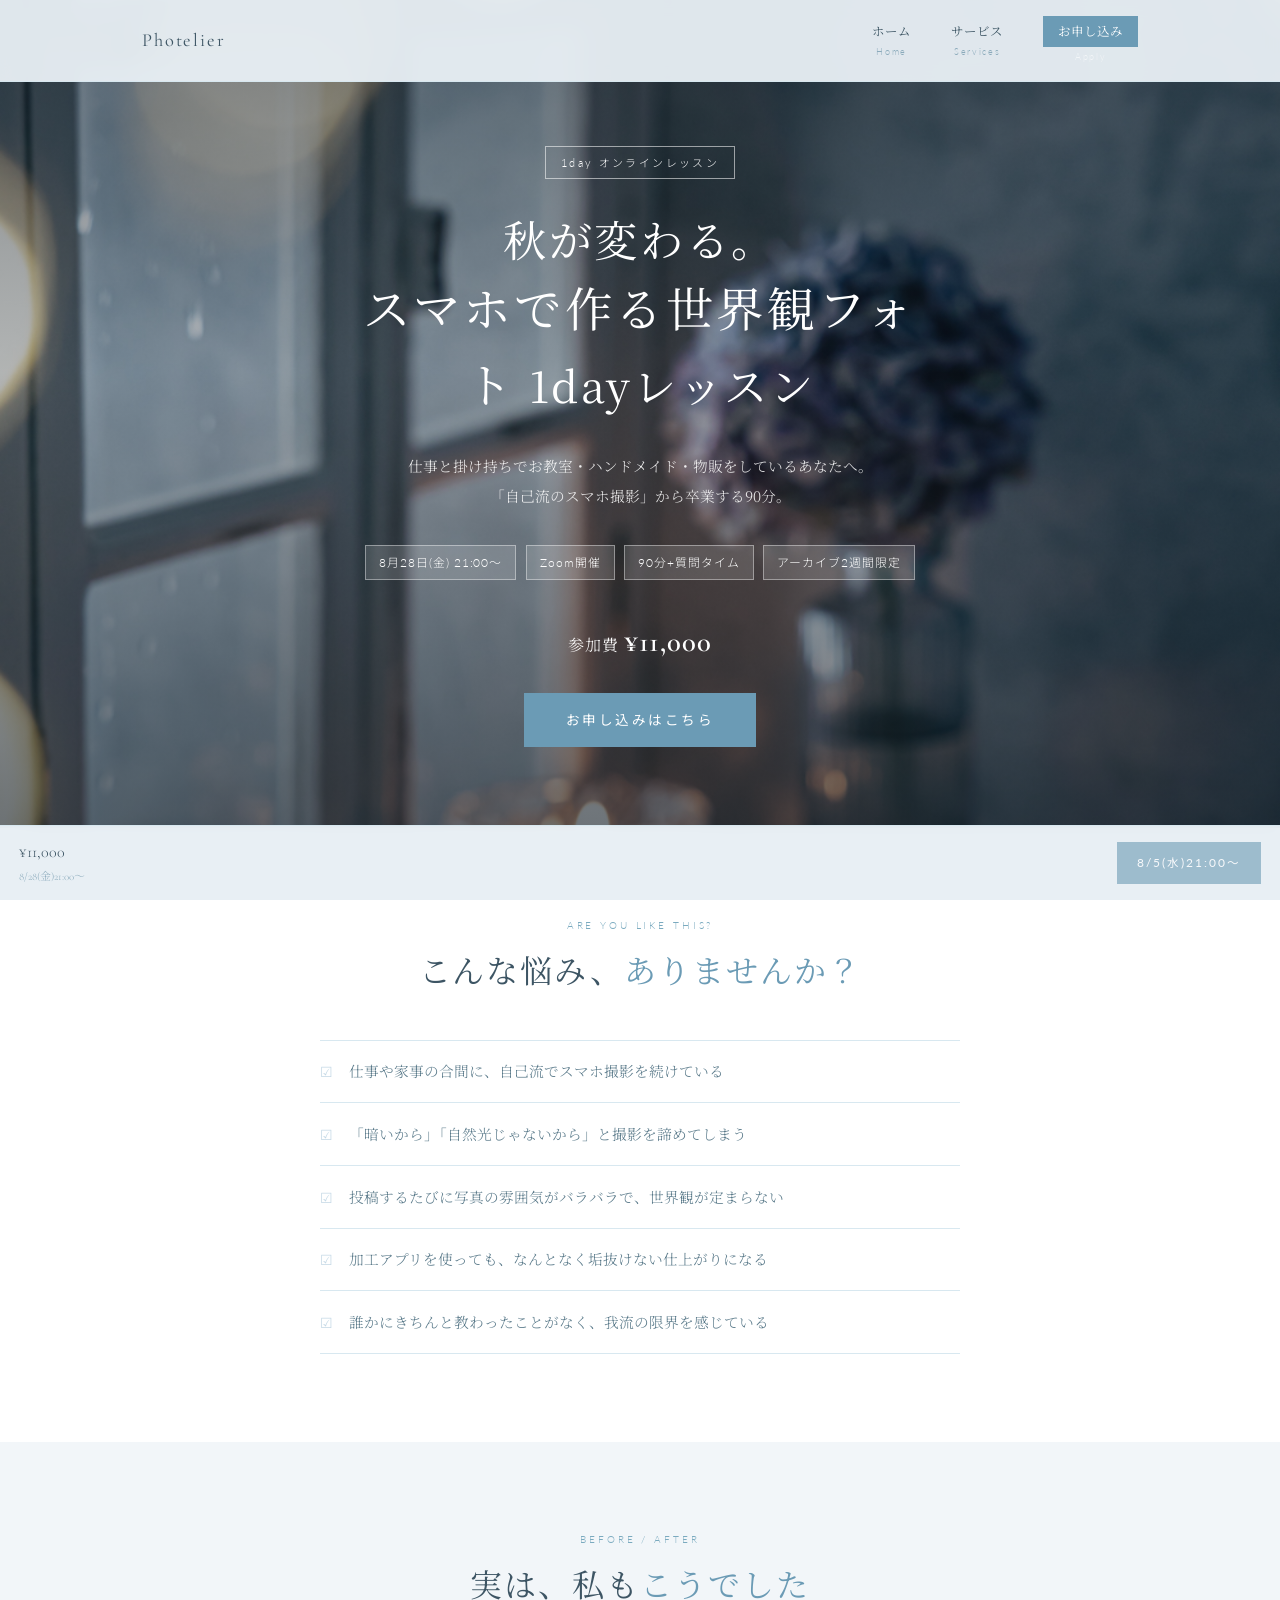
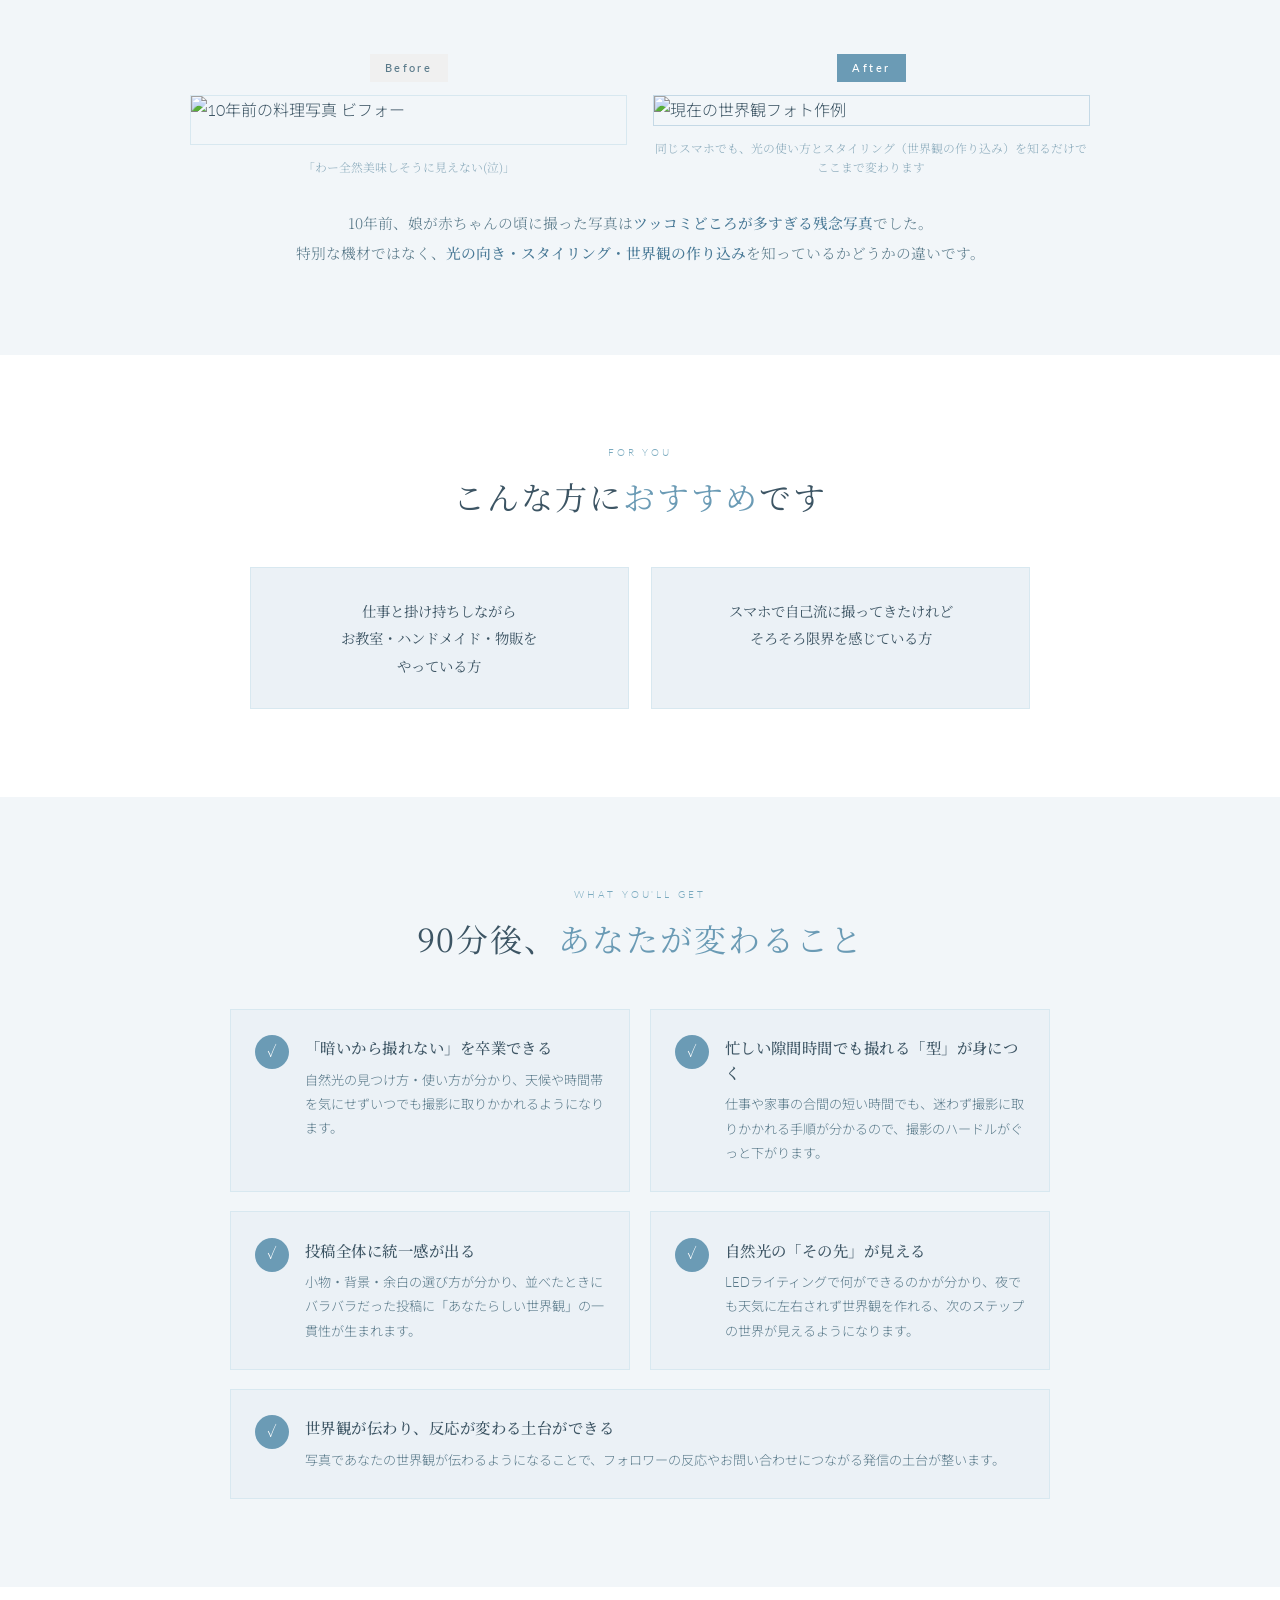
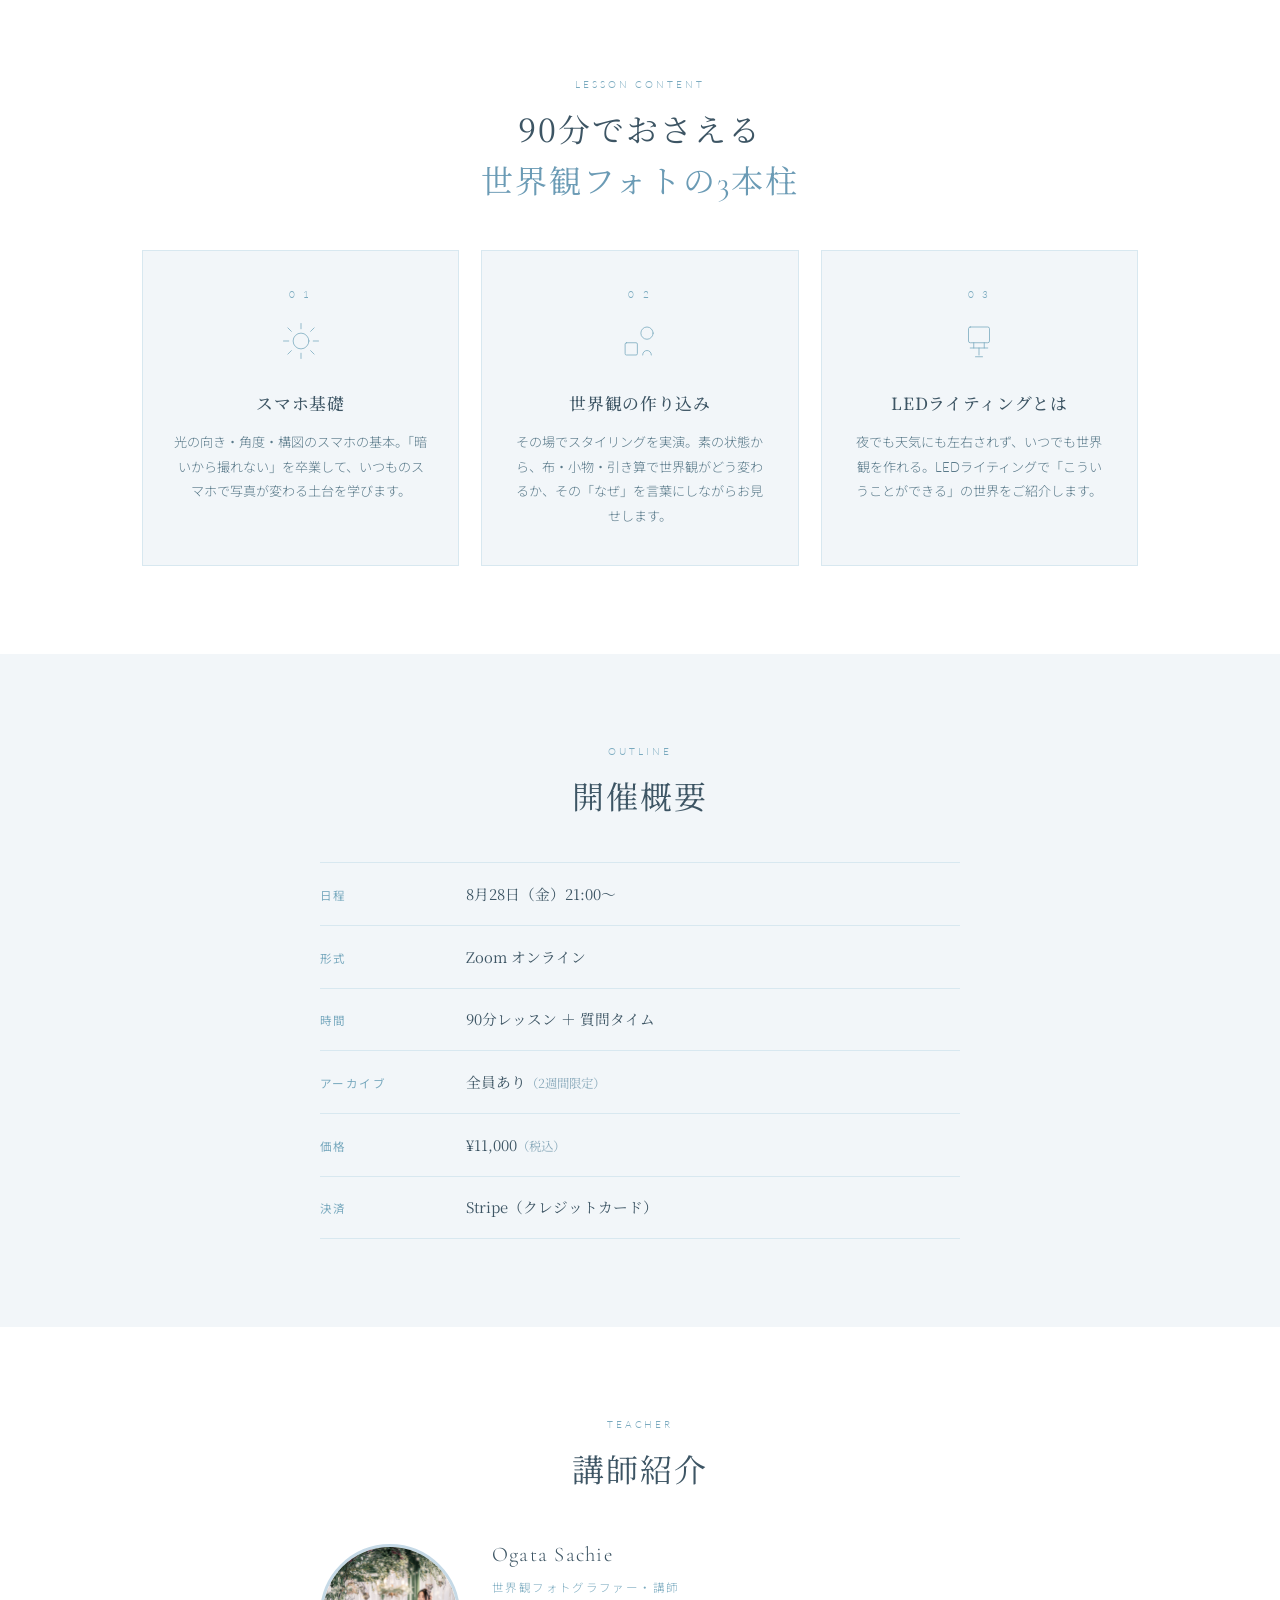
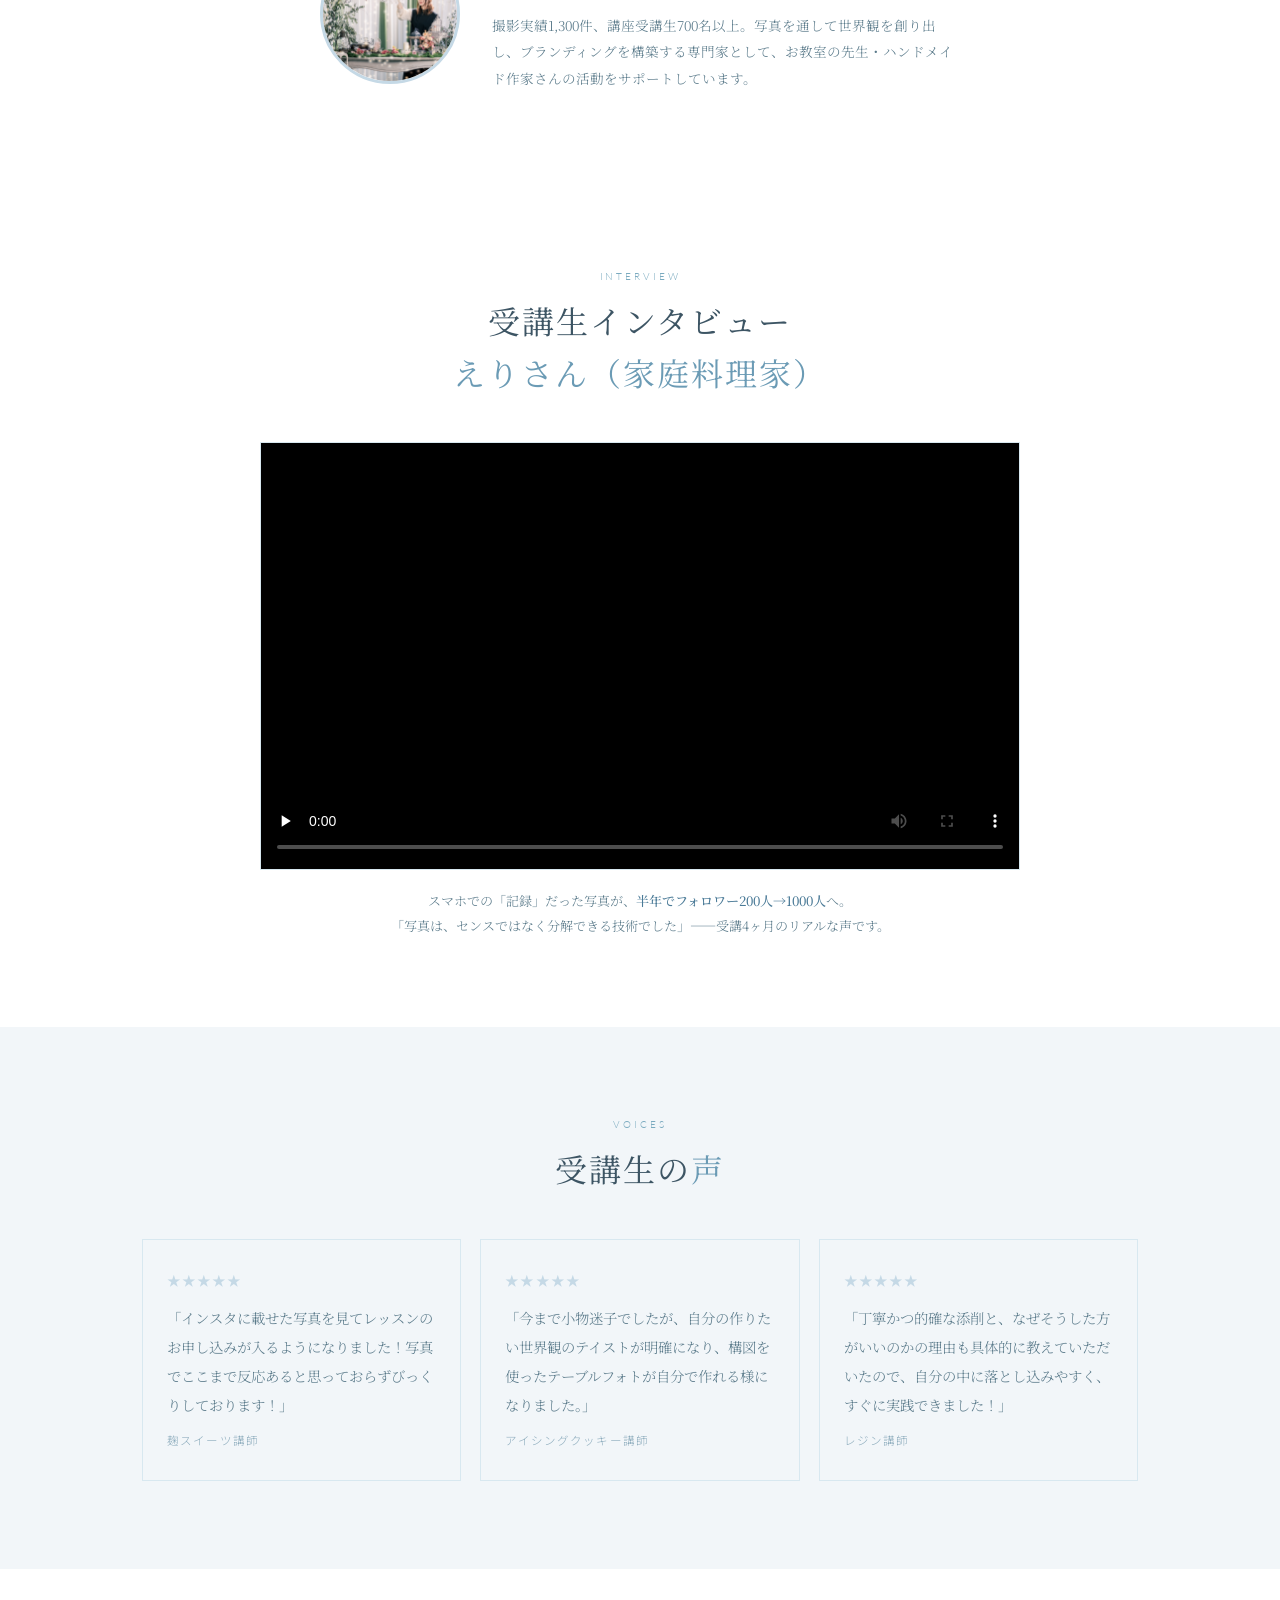
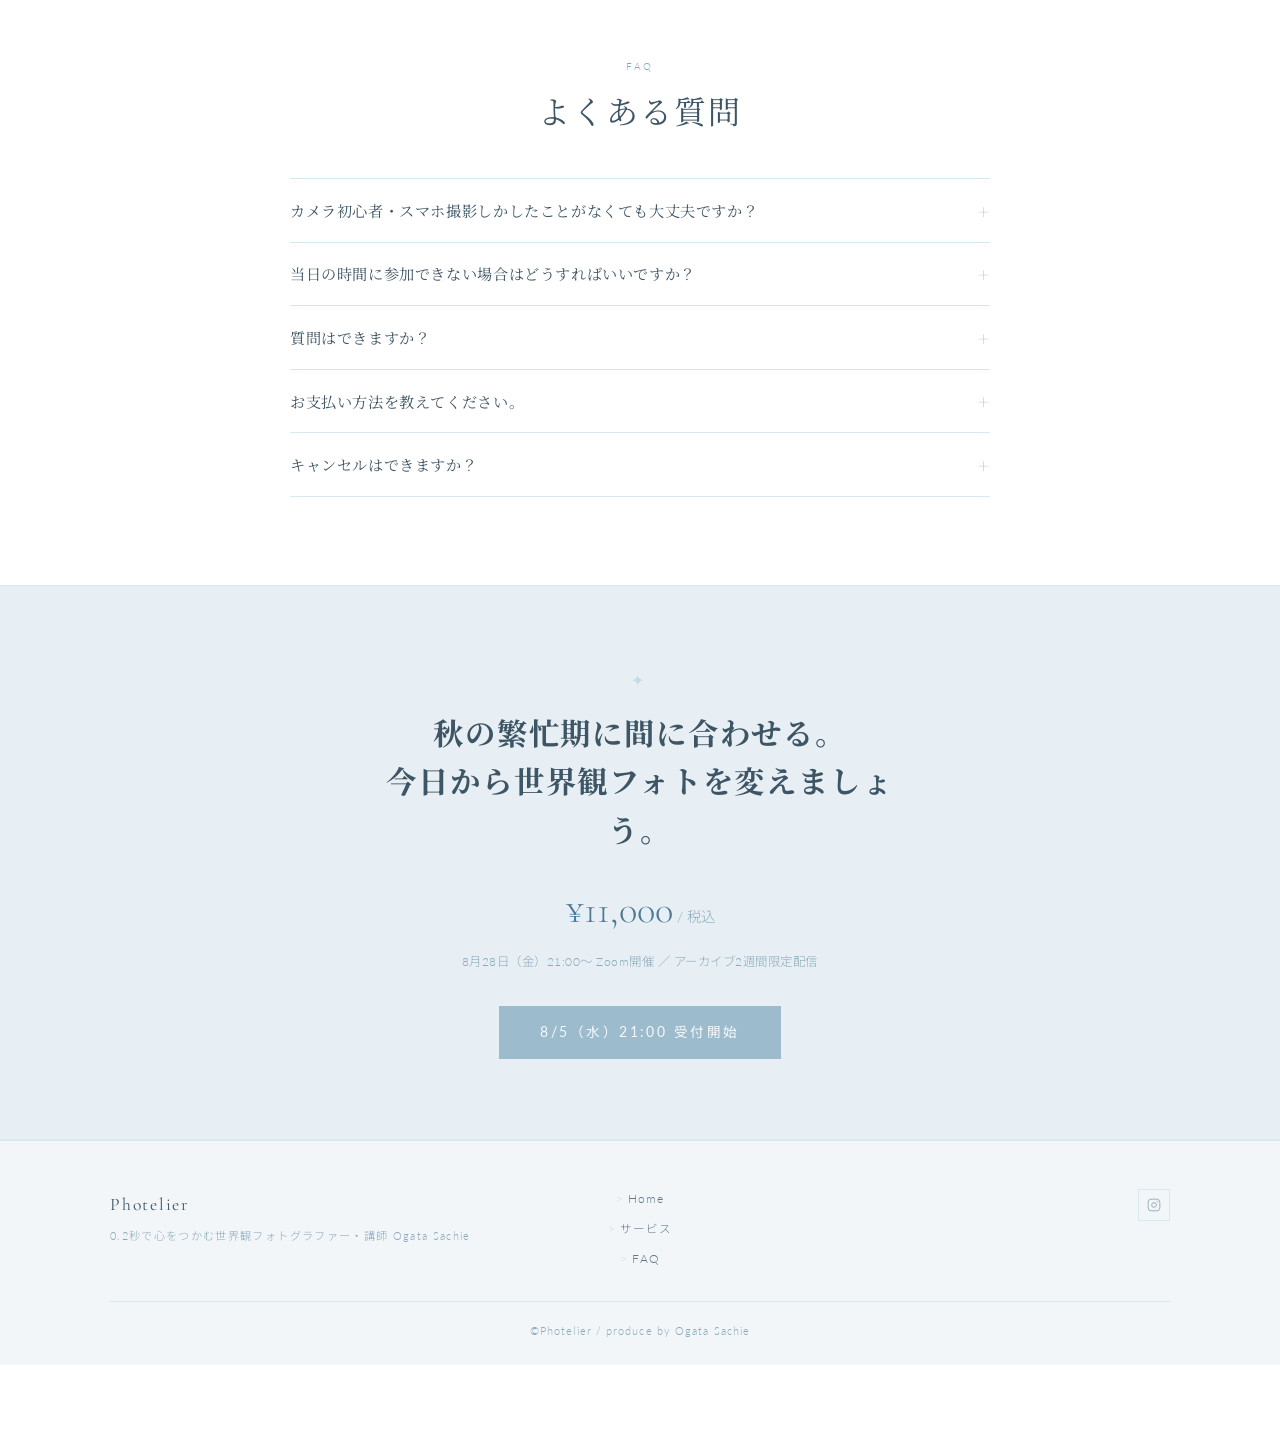
==== 1day-lesson.html @ 32bc2b3d "Add 1day lesson LP and thanks page 8/28 1dayレッスン(¥11,000)の申込LP + Stripe決済後のサンクスページ(Zoom入室URL付き)を追加。 " ====
<!DOCTYPE html>
<html lang="ja">
<head>
  <meta charset="UTF-8" />
  <meta name="viewport" content="width=device-width, initial-scale=1.0" />
  <title>【8/28開催】スマホで作る世界観フォト 1dayレッスン | Photelier</title>
  <meta name="description" content="仕事と掛け持ちでお教室・ハンドメイド・物販をしている方向け。スマホひとつで世界観フォトが撮れるようになる90分の1dayレッスン。8月28日(金)21:00〜Zoom開催、アーカイブ2週間視聴可。" />
  <link rel="preconnect" href="https://fonts.googleapis.com" />
  <link rel="preconnect" href="https://fonts.gstatic.com" crossorigin />
  <link href="https://fonts.googleapis.com/css2?family=Cormorant+Garamond:ital,wght@0,300;0,400;0,600;1,300;1,400&family=Lato:wght@300;400&family=Noto+Serif+JP:wght@300;400;500&family=Noto+Sans+JP:wght@300;400&display=swap" rel="stylesheet" />
  <link rel="stylesheet" href="style.css" />
  <style>
    /*
      TODO (公開前に必ず対応):
      1. このLPはLINE登録済みの方への案内用。申込CTA (href="#stripe-link-todo",
         .lesson-cta__btn / .lesson-fixed-cta__btn の2箇所) を、Stripe Payment Link
         の実URLに差し替える。ヒーローCTA（href="#outline"）はページ内スクロールなので対象外。
      2. タイトルは A案で仮置き。B案に変える場合は .ll-hero__title の中身を差し替え
         A「秋が変わる。スマホで作る世界観フォト 1dayレッスン」
         B「秋の繁忙期に間に合わせる スマホ写真集中レッスン」
    */

    /* ── LP hero ── */
    .ll-hero {
      min-height: 92vh;
      position: relative;
      display: flex;
      align-items: center;
      justify-content: center;
      padding-top: 65px;
      background: url('images/221A7736.jpg') center 30% / cover no-repeat;
      text-align: center;
    }
    .ll-hero__overlay {
      position: absolute;
      inset: 0;
      background: linear-gradient(180deg, rgba(20,30,38,.55) 0%, rgba(20,30,38,.32) 45%, rgba(20,30,38,.62) 100%);
    }
    .ll-hero__content {
      position: relative;
      z-index: 1;
      max-width: 640px;
      padding: 3rem 1.5rem;
    }
    .ll-hero__badge {
      display: inline-block;
      font-size: .68rem;
      letter-spacing: .22em;
      color: #fff;
      border: 1px solid rgba(255,255,255,.55);
      padding: .5em 1.4em;
      margin-bottom: 1.6rem;
    }
    .ll-hero__title {
      font-family: var(--font-jp);
      font-size: clamp(1.7rem, 4.4vw, 2.7rem);
      font-weight: 400;
      color: #fff;
      line-height: 1.6;
      letter-spacing: .06em;
      margin-bottom: 1.6rem;
    }
    .ll-hero__title em {
      font-style: normal;
      font-family: var(--font-serif);
      color: #fff;
      font-size: 1.1em;
    }
    .ll-hero__sub {
      font-family: var(--font-jp);
      font-size: .92rem;
      color: rgba(255,255,255,.88);
      line-height: 2;
      margin-bottom: 2.2rem;
      font-weight: 300;
    }
    .ll-hero__meta {
      display: flex;
      justify-content: center;
      flex-wrap: wrap;
      gap: .6rem;
      margin-bottom: 2.2rem;
    }
    .ll-hero__meta span {
      font-size: .74rem;
      letter-spacing: .08em;
      color: #fff;
      background: rgba(255,255,255,.14);
      border: 1px solid rgba(255,255,255,.4);
      padding: .5em 1.1em;
    }
    .ll-hero__price {
      font-family: var(--font-serif);
      font-size: 1rem;
      color: #fff;
      letter-spacing: .06em;
      margin-bottom: 1.6rem;
    }
    .ll-hero__price strong { font-size: 1.8rem; font-weight: 600; }

    /* ── Section shared ── */
    .ll-section { padding: 5.5rem 0; background: var(--bg); }
    .ll-section--alt { background: var(--bg-alt); }
    .ll-eyebrow {
      font-family: var(--font-sans);
      font-size: .64rem;
      letter-spacing: .28em;
      color: var(--blue-mid);
      text-transform: uppercase;
      display: block;
      text-align: center;
      margin-bottom: .6rem;
    }
    .ll-title {
      font-family: var(--font-jp);
      font-size: clamp(1.4rem, 3vw, 2rem);
      font-weight: 400;
      color: var(--text);
      text-align: center;
      letter-spacing: .06em;
      line-height: 1.6;
      margin-bottom: 2.6rem;
    }
    .ll-title em { font-style: normal; font-family: var(--font-serif); color: var(--blue); }

    /* ── 悩みリスト ── */
    .ll-pains {
      max-width: 640px;
      margin: 0 auto;
      display: flex;
      flex-direction: column;
      gap: 0;
    }
    .ll-pain {
      display: flex;
      align-items: baseline;
      gap: 1rem;
      padding: 1.1rem 0;
      border-bottom: 1px solid var(--border);
      font-family: var(--font-jp);
      font-size: .92rem;
      color: var(--text-mid);
      font-weight: 300;
      line-height: 1.8;
    }
    .ll-pain:first-child { border-top: 1px solid var(--border); }
    .ll-pain::before {
      content: '☑';
      color: var(--blue-pale);
      font-size: .9rem;
      flex-shrink: 0;
    }

    /* ── ビフォーアフター ── */
    .ll-ba {
      max-width: 900px;
      margin: 0 auto;
    }
    .ll-ba__grid {
      display: grid;
      grid-template-columns: 1fr 1fr;
      gap: 1.6rem;
      align-items: stretch;
    }
    .ll-ba__col {
      display: flex;
      flex-direction: column;
      gap: .8rem;
    }
    .ll-ba__label {
      display: inline-block;
      align-self: center;
      font-family: var(--font-sans);
      font-size: .68rem;
      font-weight: 500;
      letter-spacing: .22em;
      padding: .4em 1.4em;
    }
    .ll-ba__label--before { background: #f0f0f0; color: var(--text-mid); }
    .ll-ba__label--after { background: var(--blue); color: #fff; }
    .ll-ba__img-wrap {
      border: 1px solid var(--border);
      overflow: hidden;
      aspect-ratio: 4/3;
    }
    .ll-ba__img-wrap img { width: 100%; height: 100%; object-fit: cover; display: block; }
    .ll-ba__img-wrap--after { border-color: var(--blue-pale); aspect-ratio: auto; height: 100%; }
    .ll-ba__img-wrap--fill { aspect-ratio: auto; height: 100%; }
    .ll-ba__caption {
      font-family: var(--font-jp);
      font-size: .74rem;
      color: var(--text-light);
      text-align: center;
      line-height: 1.6;
      font-weight: 300;
    }
    .ll-ba__note {
      text-align: center;
      font-family: var(--font-jp);
      font-size: .92rem;
      color: var(--text-mid);
      line-height: 2;
      margin-top: 2rem;
      font-weight: 300;
    }
    .ll-ba__note strong { color: var(--blue-dark); font-weight: 500; }

    @media (max-width: 720px) {
      .ll-ba__grid { grid-template-columns: 1fr; }
    }

    /* ── 対象者カード ── */
    .ll-persona-grid {
      display: grid;
      grid-template-columns: repeat(2, 1fr);
      gap: 1.4rem;
      max-width: 780px;
      margin: 0 auto;
    }
    .ll-persona {
      background: var(--bg-card);
      border: 1px solid var(--border);
      padding: 1.8rem 1.6rem;
      text-align: center;
    }
    .ll-persona__text {
      font-family: var(--font-jp);
      font-size: .9rem;
      color: var(--text);
      line-height: 1.9;
      font-weight: 400;
    }

    /* ── ベネフィット ── */
    .ll-benefits {
      max-width: 820px;
      margin: 0 auto;
      display: grid;
      grid-template-columns: 1fr 1fr;
      gap: 1.2rem;
    }
    .ll-benefit {
      display: flex;
      gap: 1rem;
      background: var(--bg-card);
      border: 1px solid var(--border);
      padding: 1.6rem 1.5rem;
    }
    .ll-benefit:last-child { grid-column: 1 / -1; }
    .ll-benefit__icon {
      flex-shrink: 0;
      width: 34px; height: 34px;
      border-radius: 50%;
      background: var(--blue);
      color: #fff;
      display: flex;
      align-items: center;
      justify-content: center;
      font-family: var(--font-serif);
      font-size: .95rem;
    }
    .ll-benefit__title {
      font-family: var(--font-jp);
      font-size: .96rem;
      font-weight: 500;
      color: var(--text);
      margin-bottom: .5rem;
      letter-spacing: .03em;
      line-height: 1.6;
    }
    .ll-benefit__body {
      font-size: .82rem;
      color: var(--text-mid);
      line-height: 1.85;
      font-weight: 300;
    }

    /* ── レッスン内容 3本柱 ── */
    .ll-pillars {
      display: grid;
      grid-template-columns: repeat(3, 1fr);
      gap: 1.4rem;
    }
    .ll-pillar {
      background: var(--bg-alt);
      border: 1px solid var(--border);
      padding: 2.2rem 1.8rem;
      text-align: center;
    }
    .ll-pillar__num {
      font-family: var(--font-sans);
      font-size: .62rem;
      letter-spacing: .28em;
      color: var(--blue-mid);
      display: block;
      margin-bottom: 1rem;
    }
    .ll-pillar__icon {
      width: 42px; height: 42px;
      margin: 0 auto 1.1rem;
      color: var(--blue-mid);
    }
    .ll-pillar__title {
      font-family: var(--font-jp);
      font-size: 1.05rem;
      font-weight: 500;
      color: var(--text);
      margin-bottom: .7rem;
      letter-spacing: .04em;
    }
    .ll-pillar__body {
      font-size: .82rem;
      color: var(--text-mid);
      line-height: 1.9;
      font-weight: 300;
    }

    /* ── 開催概要テーブル ── */
    .ll-outline {
      max-width: 640px;
      margin: 0 auto;
      border-top: 1px solid var(--border);
    }
    .ll-outline__row {
      display: grid;
      grid-template-columns: 130px 1fr;
      gap: 1rem;
      padding: 1.1rem 0;
      border-bottom: 1px solid var(--border);
      align-items: baseline;
    }
    .ll-outline__label {
      font-size: .72rem;
      letter-spacing: .12em;
      color: var(--blue-mid);
      font-weight: 400;
    }
    .ll-outline__value {
      font-family: var(--font-jp);
      font-size: .92rem;
      color: var(--text);
      font-weight: 400;
      line-height: 1.8;
    }
    .ll-outline__value small { color: var(--text-light); font-size: .78rem; }

    /* ── 講師紹介 ── */
    .ll-teacher {
      max-width: 640px;
      margin: 0 auto;
      display: grid;
      grid-template-columns: 140px 1fr;
      gap: 2rem;
      align-items: center;
    }
    .ll-teacher__photo {
      width: 140px; height: 140px;
      border-radius: 50%;
      overflow: hidden;
      border: 3px solid var(--blue-pale);
    }
    .ll-teacher__photo img { width: 100%; height: 100%; object-fit: cover; object-position: center top; }
    .ll-teacher__name {
      font-family: var(--font-serif);
      font-size: 1.3rem;
      color: var(--text);
      margin-bottom: .3rem;
      letter-spacing: .06em;
    }
    .ll-teacher__role {
      font-size: .72rem;
      letter-spacing: .12em;
      color: var(--blue-mid);
      margin-bottom: .8rem;
    }
    .ll-teacher__body {
      font-family: var(--font-jp);
      font-size: .85rem;
      color: var(--text-mid);
      line-height: 1.95;
      font-weight: 300;
    }

    /* ── インタビュー動画（横長） ── */
    .ll-interview {
      max-width: 760px;
      margin: 0 auto;
    }
    .ll-interview__frame {
      position: relative;
      aspect-ratio: 16 / 9;
      border: 1px solid var(--border);
      background: #000;
      overflow: hidden;
    }
    .ll-interview__frame video {
      width: 100%;
      height: 100%;
      object-fit: cover;
      display: block;
    }
    .ll-interview__caption {
      text-align: center;
      font-family: var(--font-jp);
      font-size: .82rem;
      color: var(--text-mid);
      line-height: 1.9;
      margin-top: 1.2rem;
      font-weight: 300;
    }
    .ll-interview__caption strong { color: var(--blue-dark); font-weight: 500; }

    /* ── CTA ボックス ── */
    .ll-cta {
      background: var(--bg-hero);
      border-top: 1px solid var(--border);
      border-bottom: 1px solid var(--border);
      padding: 5rem 0;
      text-align: center;
    }
    .ll-cta__inner { max-width: 560px; margin: 0 auto; }
    .ll-cta__deco { font-size: 1rem; color: var(--blue-pale); display: block; margin-bottom: .8rem; letter-spacing: .3em; }
    .ll-cta__title {
      font-family: var(--font-jp);
      font-size: clamp(1.4rem, 3vw, 1.9rem);
      color: var(--text);
      letter-spacing: .06em;
      margin-bottom: 1.4rem;
      line-height: 1.6;
    }
    .ll-cta__price {
      font-family: var(--font-serif);
      font-size: 2.4rem;
      color: var(--blue-dark);
      margin-bottom: .4rem;
    }
    .ll-cta__price small { font-family: var(--font-sans); font-size: .9rem; color: var(--text-light); }
    .ll-cta__note {
      font-size: .78rem;
      color: var(--text-light);
      margin-bottom: 2rem;
      letter-spacing: .04em;
    }
    .lesson-cta__btn { font-size: .85rem; padding: 1em 3em; }

    /* ── 固定フッターCTA（スマホ想定） ── */
    .lesson-fixed-cta {
      position: sticky;
      bottom: 0;
      left: 0; right: 0;
      background: rgba(232,239,244,.97);
      backdrop-filter: blur(8px);
      border-top: 1px solid var(--border);
      padding: .8rem 1.2rem;
      display: flex;
      align-items: center;
      justify-content: space-between;
      gap: 1rem;
      z-index: 900;
    }
    .lesson-fixed-cta__price {
      font-family: var(--font-serif);
      font-size: 1rem;
      color: var(--text);
    }
    .lesson-fixed-cta__price small { font-size: .68rem; color: var(--text-light); display: block; }
    .lesson-fixed-cta__btn { font-size: .72rem; padding: .8em 1.6em; white-space: nowrap; }

    @media (max-width: 720px) {
      .ll-benefits { grid-template-columns: 1fr; }
      .ll-benefit:last-child { grid-column: auto; }
      .ll-persona-grid { grid-template-columns: 1fr; }
      .ll-pillars { grid-template-columns: 1fr; }
      .ll-teacher { grid-template-columns: 1fr; text-align: center; }
      .ll-teacher__photo { margin: 0 auto; }
      .ll-outline__row { grid-template-columns: 100px 1fr; }
    }
  </style>
</head>
<body>

  <!-- Navigation -->
  <nav class="nav" id="nav">
    <div class="nav__inner">
      <a href="index.html" class="nav__logo">Photelier</a>
      <button class="nav__hamburger" id="hamburger" aria-label="メニューを開く">
        <span></span><span></span><span></span>
      </button>
      <ul class="nav__menu" id="menu">
        <li><a href="index.html"><span class="ja">ホーム</span><span class="en">Home</span></a></li>
        <li><a href="index.html#services"><span class="ja">サービス</span><span class="en">Services</span></a></li>
        <li><a href="#outline" class="nav__cta"><span class="ja">お申し込み</span><span class="en">Apply</span></a></li>
      </ul>
    </div>
  </nav>

  <!-- Hero -->
  <section class="ll-hero">
    <div class="ll-hero__overlay"></div>
    <div class="ll-hero__content">
      <span class="ll-hero__badge">1day オンラインレッスン</span>
      <h1 class="ll-hero__title">
        秋が変わる。<br /><em>スマホで作る世界観フォト</em> 1dayレッスン
      </h1>
      <p class="ll-hero__sub">
        仕事と掛け持ちでお教室・ハンドメイド・物販をしているあなたへ。<br />
        「自己流のスマホ撮影」から卒業する90分。
      </p>
      <div class="ll-hero__meta">
        <span>8月28日(金) 21:00〜</span>
        <span>Zoom開催</span>
        <span>90分+質問タイム</span>
        <span>アーカイブ2週間限定</span>
      </div>
      <p class="ll-hero__price">参加費 <strong>¥11,000</strong></p>
      <a href="#outline" class="btn btn--primary lesson-cta__btn">お申し込みはこちら</a>
    </div>
  </section>

  <!-- 悩み -->
  <section class="ll-section">
    <div class="container">
      <p class="ll-eyebrow">Are you like this?</p>
      <h2 class="ll-title">こんな悩み、<em>ありませんか？</em></h2>
      <div class="ll-pains">
        <div class="ll-pain">仕事や家事の合間に、自己流でスマホ撮影を続けている</div>
        <div class="ll-pain">「暗いから」「自然光じゃないから」と撮影を諦めてしまう</div>
        <div class="ll-pain">投稿するたびに写真の雰囲気がバラバラで、世界観が定まらない</div>
        <div class="ll-pain">加工アプリを使っても、なんとなく垢抜けない仕上がりになる</div>
        <div class="ll-pain">誰かにきちんと教わったことがなく、我流の限界を感じている</div>
      </div>
    </div>
  </section>

  <!-- ビフォーアフター -->
  <section class="ll-section ll-section--alt">
    <div class="container">
      <p class="ll-eyebrow">Before / After</p>
      <h2 class="ll-title">実は、私も<em>こうでした</em></h2>
      <div class="ll-ba">
        <div class="ll-ba__grid">
          <div class="ll-ba__col">
            <span class="ll-ba__label ll-ba__label--before">Before</span>
            <div class="ll-ba__img-wrap ll-ba__img-wrap--fill">
              <img src="https://image.reservestock.jp/pictures/43511_ODk2YmQ2MTY4MmM0M.jpg" alt="10年前の料理写真 ビフォー" loading="lazy" />
            </div>
            <p class="ll-ba__caption">「わー全然美味しそうに見えない(泣)」</p>
          </div>
          <div class="ll-ba__col">
            <span class="ll-ba__label ll-ba__label--after">After</span>
            <div class="ll-ba__img-wrap ll-ba__img-wrap--after">
              <img src="https://image.reservestock.jp/pictures/43511_NGZjZTFlNWUwOTZjZ.jpg" alt="現在の世界観フォト作例" loading="lazy" />
            </div>
            <p class="ll-ba__caption">同じスマホでも、光の使い方とスタイリング（世界観の作り込み）を知るだけでここまで変わります</p>
          </div>
        </div>
        <p class="ll-ba__note">
          10年前、娘が赤ちゃんの頃に撮った写真は<strong>ツッコミどころが多すぎる残念写真</strong>でした。<br />
          特別な機材ではなく、<strong>光の向き・スタイリング・世界観の作り込み</strong>を知っているかどうかの違いです。
        </p>
      </div>
    </div>
  </section>

  <!-- 対象者 -->
  <section class="ll-section">
    <div class="container">
      <p class="ll-eyebrow">For You</p>
      <h2 class="ll-title">こんな方に<em>おすすめ</em>です</h2>
      <div class="ll-persona-grid">
        <div class="ll-persona">
          <p class="ll-persona__text">仕事と掛け持ちしながら<br />お教室・ハンドメイド・物販を<br />やっている方</p>
        </div>
        <div class="ll-persona">
          <p class="ll-persona__text">スマホで自己流に撮ってきたけれど<br />そろそろ限界を感じている方</p>
        </div>
      </div>
    </div>
  </section>

  <!-- ベネフィット -->
  <section class="ll-section ll-section--alt">
    <div class="container">
      <p class="ll-eyebrow">What You'll Get</p>
      <h2 class="ll-title">90分後、<em>あなたが変わること</em></h2>
      <div class="ll-benefits">
        <div class="ll-benefit">
          <span class="ll-benefit__icon">✓</span>
          <div>
            <p class="ll-benefit__title">「暗いから撮れない」を卒業できる</p>
            <p class="ll-benefit__body">自然光の見つけ方・使い方が分かり、天候や時間帯を気にせずいつでも撮影に取りかかれるようになります。</p>
          </div>
        </div>
        <div class="ll-benefit">
          <span class="ll-benefit__icon">✓</span>
          <div>
            <p class="ll-benefit__title">忙しい隙間時間でも撮れる「型」が身につく</p>
            <p class="ll-benefit__body">仕事や家事の合間の短い時間でも、迷わず撮影に取りかかれる手順が分かるので、撮影のハードルがぐっと下がります。</p>
          </div>
        </div>
        <div class="ll-benefit">
          <span class="ll-benefit__icon">✓</span>
          <div>
            <p class="ll-benefit__title">投稿全体に統一感が出る</p>
            <p class="ll-benefit__body">小物・背景・余白の選び方が分かり、並べたときにバラバラだった投稿に「あなたらしい世界観」の一貫性が生まれます。</p>
          </div>
        </div>
        <div class="ll-benefit">
          <span class="ll-benefit__icon">✓</span>
          <div>
            <p class="ll-benefit__title">自然光の「その先」が見える</p>
            <p class="ll-benefit__body">LEDライティングで何ができるのかが分かり、夜でも天気に左右されず世界観を作れる、次のステップの世界が見えるようになります。</p>
          </div>
        </div>
        <div class="ll-benefit">
          <span class="ll-benefit__icon">✓</span>
          <div>
            <p class="ll-benefit__title">世界観が伝わり、反応が変わる土台ができる</p>
            <p class="ll-benefit__body">写真であなたの世界観が伝わるようになることで、フォロワーの反応やお問い合わせにつながる発信の土台が整います。</p>
          </div>
        </div>
      </div>
    </div>
  </section>

  <!-- レッスン内容 -->
  <section class="ll-section">
    <div class="container">
      <p class="ll-eyebrow">Lesson Content</p>
      <h2 class="ll-title">90分でおさえる<br /><em>世界観フォトの3本柱</em></h2>
      <div class="ll-pillars">
        <div class="ll-pillar">
          <span class="ll-pillar__num">0 1</span>
          <svg class="ll-pillar__icon" viewBox="0 0 48 48" fill="none" stroke="currentColor" stroke-width="0.9" stroke-linecap="round" stroke-linejoin="round">
            <circle cx="24" cy="24" r="9" />
            <line x1="24" y1="4" x2="24" y2="10" />
            <line x1="24" y1="38" x2="24" y2="44" />
            <line x1="4" y1="24" x2="10" y2="24" />
            <line x1="38" y1="24" x2="44" y2="24" />
            <line x1="9" y1="9" x2="13" y2="13" />
            <line x1="35" y1="35" x2="39" y2="39" />
            <line x1="9" y1="39" x2="13" y2="35" />
            <line x1="35" y1="13" x2="39" y2="9" />
          </svg>
          <h3 class="ll-pillar__title">スマホ基礎</h3>
          <p class="ll-pillar__body">光の向き・角度・構図のスマホの基本。「暗いから撮れない」を卒業して、いつものスマホで写真が変わる土台を学びます。</p>
        </div>
        <div class="ll-pillar">
          <span class="ll-pillar__num">0 2</span>
          <svg class="ll-pillar__icon" viewBox="0 0 48 48" fill="none" stroke="currentColor" stroke-width="0.9" stroke-linecap="round" stroke-linejoin="round">
            <rect x="7" y="26" width="14" height="14" rx="1.5" />
            <circle cx="32" cy="15" r="7" />
            <path d="M27 40 C27 33 37 33 37 40" />
          </svg>
          <h3 class="ll-pillar__title">世界観の作り込み</h3>
          <p class="ll-pillar__body">その場でスタイリングを実演。素の状態から、布・小物・引き算で世界観がどう変わるか、その「なぜ」を言葉にしながらお見せします。</p>
        </div>
        <div class="ll-pillar">
          <span class="ll-pillar__num">0 3</span>
          <svg class="ll-pillar__icon" viewBox="0 0 48 48" fill="none" stroke="currentColor" stroke-width="0.9" stroke-linecap="round" stroke-linejoin="round">
            <rect x="12" y="8" width="24" height="18" rx="2" />
            <line x1="18" y1="26" x2="18" y2="32" />
            <line x1="30" y1="26" x2="30" y2="32" />
            <line x1="14" y1="32" x2="34" y2="32" />
            <line x1="24" y1="32" x2="24" y2="40" />
            <path d="M20 42 h8" />
          </svg>
          <h3 class="ll-pillar__title">LEDライティングとは</h3>
          <p class="ll-pillar__body">夜でも天気にも左右されず、いつでも世界観を作れる。LEDライティングで「こういうことができる」の世界をご紹介します。</p>
        </div>
      </div>
    </div>
  </section>

  <!-- 開催概要 -->
  <section class="ll-section ll-section--alt" id="outline">
    <div class="container">
      <p class="ll-eyebrow">Outline</p>
      <h2 class="ll-title">開催概要</h2>
      <div class="ll-outline">
        <div class="ll-outline__row">
          <span class="ll-outline__label">日程</span>
          <span class="ll-outline__value">8月28日（金）21:00〜</span>
        </div>
        <div class="ll-outline__row">
          <span class="ll-outline__label">形式</span>
          <span class="ll-outline__value">Zoom オンライン</span>
        </div>
        <div class="ll-outline__row">
          <span class="ll-outline__label">時間</span>
          <span class="ll-outline__value">90分レッスン ＋ 質問タイム</span>
        </div>
        <div class="ll-outline__row">
          <span class="ll-outline__label">アーカイブ</span>
          <span class="ll-outline__value">全員あり<small>（2週間限定）</small></span>
        </div>
        <div class="ll-outline__row">
          <span class="ll-outline__label">価格</span>
          <span class="ll-outline__value">¥11,000<small>（税込）</small></span>
        </div>
        <div class="ll-outline__row">
          <span class="ll-outline__label">決済</span>
          <span class="ll-outline__value">Stripe（クレジットカード）</span>
        </div>
      </div>
    </div>
  </section>

  <!-- 講師紹介 -->
  <section class="ll-section">
    <div class="container">
      <p class="ll-eyebrow">Teacher</p>
      <h2 class="ll-title">講師紹介</h2>
      <div class="ll-teacher">
        <div class="ll-teacher__photo">
          <img src="images/256A8435-Edit.jpg" alt="おがたさちえ" />
        </div>
        <div>
          <p class="ll-teacher__name">Ogata Sachie</p>
          <p class="ll-teacher__role">世界観フォトグラファー・講師</p>
          <p class="ll-teacher__body">
            撮影実績1,300件、講座受講生700名以上。写真を通して世界観を創り出し、ブランディングを構築する専門家として、お教室の先生・ハンドメイド作家さんの活動をサポートしています。
          </p>
        </div>
      </div>
    </div>
  </section>

  <!-- 受講生インタビュー動画 -->
  <section class="ll-section">
    <div class="container">
      <p class="ll-eyebrow">Interview</p>
      <h2 class="ll-title">受講生インタビュー<br /><em>えりさん（家庭料理家）</em></h2>
      <div class="ll-interview">
        <div class="ll-interview__frame">
          <video controls preload="none" playsinline
                 poster="videos/eri-interview-poster.jpg">
            <source src="videos/eri-interview.mp4" type="video/mp4" />
            お使いのブラウザは動画再生に対応していません。
          </video>
        </div>
        <p class="ll-interview__caption">
          スマホでの「記録」だった写真が、<strong>半年でフォロワー200人→1000人</strong>へ。<br />
          「写真は、センスではなく分解できる技術でした」——受講4ヶ月のリアルな声です。
        </p>
      </div>
    </div>
  </section>

  <!-- お客様の声 -->
  <section class="ll-section ll-section--alt">
    <div class="container">
      <p class="ll-eyebrow">Voices</p>
      <h2 class="ll-title">受講生の<em>声</em></h2>
      <div class="voices__grid">
        <div class="voice-card">
          <div class="voice-card__stars">★★★★★</div>
          <p class="voice-card__text">「インスタに載せた写真を見てレッスンのお申し込みが入るようになりました！写真でここまで反応あると思っておらずびっくりしております！」</p>
          <p class="voice-card__name">麹スイーツ講師</p>
        </div>
        <div class="voice-card">
          <div class="voice-card__stars">★★★★★</div>
          <p class="voice-card__text">「今まで小物迷子でしたが、自分の作りたい世界観のテイストが明確になり、構図を使ったテーブルフォトが自分で作れる様になりました。」</p>
          <p class="voice-card__name">アイシングクッキー講師</p>
        </div>
        <div class="voice-card">
          <div class="voice-card__stars">★★★★★</div>
          <p class="voice-card__text">「丁寧かつ的確な添削と、なぜそうした方がいいのかの理由も具体的に教えていただいたので、自分の中に落とし込みやすく、すぐに実践できました！」</p>
          <p class="voice-card__name">レジン講師</p>
        </div>
      </div>
    </div>
  </section>

  <!-- FAQ -->
  <section class="ll-section faq" id="faq">
    <div class="container">
      <p class="ll-eyebrow">FAQ</p>
      <h2 class="ll-title">よくある質問</h2>
      <div class="faq__list">
        <div class="faq__item">
          <button class="faq__question" aria-expanded="false">
            <span>カメラ初心者・スマホ撮影しかしたことがなくても大丈夫ですか？</span>
            <span class="faq__icon">+</span>
          </button>
          <div class="faq__answer">
            <p>はい、大丈夫です。今回のレッスンはスマホでの撮影を前提にお伝えします。カメラの専門知識は不要です。</p>
          </div>
        </div>
        <div class="faq__item">
          <button class="faq__question" aria-expanded="false">
            <span>当日の時間に参加できない場合はどうすればいいですか？</span>
            <span class="faq__icon">+</span>
          </button>
          <div class="faq__answer">
            <p>アーカイブ動画を全員にお送りしますので、当日参加できなくても2週間はいつでも視聴いただけます。</p>
          </div>
        </div>
        <div class="faq__item">
          <button class="faq__question" aria-expanded="false">
            <span>質問はできますか？</span>
            <span class="faq__icon">+</span>
          </button>
          <div class="faq__answer">
            <p>90分のレッスン後に質問タイムを設けています。当日参加の方はその場でご質問いただけます。</p>
          </div>
        </div>
        <div class="faq__item">
          <button class="faq__question" aria-expanded="false">
            <span>お支払い方法を教えてください。</span>
            <span class="faq__icon">+</span>
          </button>
          <div class="faq__answer">
            <p>Stripeによるクレジットカード決済です。お申し込みフォームからお手続きいただけます。</p>
          </div>
        </div>
        <div class="faq__item">
          <button class="faq__question" aria-expanded="false">
            <span>キャンセルはできますか？</span>
            <span class="faq__icon">+</span>
          </button>
          <div class="faq__answer">
            <p>お申し込み後のキャンセル・返金については個別にご相談ください。アーカイブ視聴が可能なため、当日ご都合が合わない場合もお申し込みいただけます。</p>
          </div>
        </div>
      </div>
    </div>
  </section>

  <!-- CTA -->
  <section class="ll-cta">
    <div class="container">
      <div class="ll-cta__inner">
        <span class="ll-cta__deco">✦</span>
        <h2 class="ll-cta__title">秋の繁忙期に間に合わせる。<br />今日から世界観フォトを変えましょう。</h2>
        <p class="ll-cta__price">¥11,000<small> / 税込</small></p>
        <p class="ll-cta__note">8月28日（金）21:00〜 Zoom開催 ／ アーカイブ2週間限定配信</p>
        <!-- 明日8/5(水)21:00に、この<span>を <a href="Stripe決済URL" class="btn btn--primary lesson-cta__btn">お申し込みはこちら</a> に差し替えると受付開始 -->
        <span class="btn btn--primary lesson-cta__btn" style="pointer-events:none;opacity:.6;cursor:default;" aria-disabled="true">8/5（水）21:00 受付開始</span>
      </div>
    </div>
  </section>

  <!-- Footer -->
  <footer class="footer">
    <div class="footer__inner">
      <div class="footer__brand">
        <p class="footer__logo">Photelier</p>
        <p class="footer__tagline">0.2秒で心をつかむ世界観フォトグラファー・講師 Ogata Sachie</p>
      </div>
      <nav class="footer__nav">
        <a href="index.html">Home</a>
        <a href="index.html#services">サービス</a>
        <a href="#faq">FAQ</a>
      </nav>
      <div class="footer__social">
        <a href="https://www.instagram.com/photostudio_fairytale/" target="_blank" rel="noopener" aria-label="Instagram">
          <svg viewBox="0 0 24 24" fill="none" stroke="currentColor" stroke-width="1.5">
            <rect x="2" y="2" width="20" height="20" rx="5" ry="5"/>
            <circle cx="12" cy="12" r="4"/>
            <circle cx="17.5" cy="6.5" r="0.5" fill="currentColor"/>
          </svg>
        </a>
      </div>
      <p class="footer__copy">©Photelier / produce by Ogata Sachie</p>
    </div>
  </footer>

  <!-- 固定フッターCTA（モバイル） -->
  <div class="lesson-fixed-cta">
    <span class="lesson-fixed-cta__price">¥11,000<small>8/28(金)21:00〜</small></span>
    <!-- 明日8/5(水)21:00に、この<span>を <a href="Stripe決済URL" class="btn btn--primary lesson-fixed-cta__btn">お申し込み</a> に差し替えると受付開始 -->
    <span class="btn btn--primary lesson-fixed-cta__btn" style="pointer-events:none;opacity:.6;cursor:default;" aria-disabled="true">8/5(水)21:00〜</span>
  </div>

  <script src="script.js"></script>
</body>
</html>
---- style.css ----
/* =====================================================
   Photelier Academy — Pale Blue-Gray / Japanese Minimal
   ===================================================== */

/* --- Variables --- */
:root {
  --bg:          #FFFFFF;
  --bg-alt:      #F2F6F9;
  --bg-hero:     #E8EFF4;
  --bg-card:     #EBF1F6;
  --blue:        #6B9BB5;
  --blue-dark:   #4A7A97;
  --blue-mid:    #7AAABF;
  --blue-pale:   #C5D9E6;
  --blue-light:  #E0EBF2;
  --text:        #3D5564;
  --text-mid:    #5A7A8A;
  --text-light:  #8AAABB;
  --text-en:     #8BAABB;
  --border:      #D8E8F0;
  --white:       #FFFFFF;

  --font-serif:  'Cormorant Garamond', 'Noto Serif JP', Georgia, serif;
  --font-sans:   'Lato', 'Noto Sans JP', sans-serif;
  --font-jp:     'Noto Serif JP', 'Noto Sans JP', serif;

  --radius:      2px;
  --shadow:      0 2px 16px rgba(74,122,151,.08);
  --shadow-card: 0 1px 8px rgba(74,122,151,.06);

  --transition:  .3s ease;
  --section-gap: 90px;
}

/* --- Reset & Base --- */
*, *::before, *::after { box-sizing: border-box; margin: 0; padding: 0; }
html { scroll-behavior: smooth; }
body {
  font-family: var(--font-sans);
  color: var(--text);
  background: var(--bg);
  line-height: 1.8;
  overflow-x: hidden;
  font-weight: 300;
}
img { max-width: 100%; display: block; }
a { color: inherit; text-decoration: none; }
ul { list-style: none; }
button { cursor: pointer; border: none; background: none; font-family: inherit; }

/* --- Typography --- */
.section__eyebrow {
  font-family: var(--font-sans);
  font-size: .68rem;
  font-weight: 400;
  letter-spacing: .3em;
  text-transform: uppercase;
  color: var(--blue-mid);
  display: block;
  text-align: center;
  margin-bottom: .5rem;
}
.section__title {
  font-family: var(--font-jp);
  font-size: clamp(1.5rem, 3vw, 2.2rem);
  font-weight: 400;
  text-align: center;
  color: var(--blue);
  letter-spacing: .08em;
  line-height: 1.5;
  margin-bottom: 2.5rem;
}
.section__title em { font-style: italic; font-family: var(--font-serif); color: var(--blue-dark); }

/* --- Layout --- */
.container { max-width: 1060px; margin: 0 auto; padding: 0 2rem; }
.section { padding: var(--section-gap) 0; }

/* --- Divider --- */
.divider {
  display: flex;
  align-items: center;
  gap: 1rem;
  margin: 0 auto 2.5rem;
  max-width: 200px;
}
.divider::before, .divider::after {
  content: '';
  flex: 1;
  height: 1px;
  background: var(--blue-pale);
}
.divider span { font-size: .55rem; color: var(--blue-pale); letter-spacing: .2em; }

/* --- Buttons --- */
.btn {
  display: inline-block;
  font-family: var(--font-sans);
  font-size: .75rem;
  font-weight: 400;
  letter-spacing: .18em;
  padding: .8em 2.4em;
  border-radius: 0;
  transition: var(--transition);
  border: 1px solid transparent;
}
.btn--primary {
  background: var(--blue);
  color: var(--white);
  border-color: var(--blue);
}
.btn--primary:hover { background: var(--blue-dark); border-color: var(--blue-dark); }
.btn--outline {
  background: transparent;
  color: var(--blue);
  border-color: var(--blue-pale);
}
.btn--outline:hover { background: var(--bg-alt); border-color: var(--blue); }
.btn--ghost {
  background: transparent;
  color: var(--text-mid);
  border-color: var(--border);
  font-size: .7rem;
  letter-spacing: .15em;
}
.btn--ghost:hover { background: var(--bg-alt); color: var(--blue); border-color: var(--blue-pale); }

/* =====================================================
   Navigation
   ===================================================== */
.nav {
  position: fixed;
  top: 0; left: 0; right: 0;
  z-index: 1000;
  background: rgba(232,239,244,.96);
  backdrop-filter: blur(8px);
  border-bottom: 1px solid var(--border);
  transition: background var(--transition);
}
.nav__inner {
  max-width: 1060px;
  margin: 0 auto;
  display: flex;
  align-items: center;
  justify-content: space-between;
  padding: 1rem 2rem;
}
.nav__logo {
  font-family: var(--font-serif);
  font-size: 1.15rem;
  font-weight: 400;
  letter-spacing: .1em;
  color: var(--text);
}
.nav__menu {
  display: flex;
  align-items: center;
  gap: 2.5rem;
}
.nav__menu li { text-align: center; }
.nav__menu a { display: flex; flex-direction: column; gap: .1rem; }
.nav__menu a .ja {
  font-family: var(--font-jp);
  font-size: .78rem;
  font-weight: 400;
  color: var(--text);
  letter-spacing: .08em;
  transition: color var(--transition);
}
.nav__menu a .en {
  font-size: .58rem;
  letter-spacing: .18em;
  color: var(--text-en);
  font-weight: 300;
}
.nav__menu a:hover .ja { color: var(--blue); }
.nav__cta .ja {
  background: var(--blue);
  color: var(--white) !important;
  padding: .35em 1.2em;
}
.nav__cta .en { color: rgba(255,255,255,.6) !important; }
.nav__cta:hover .ja { background: var(--blue-dark) !important; }

.nav__insta-link {
  display: flex !important;
  align-items: center;
  color: var(--text-mid) !important;
  opacity: .75;
  transition: opacity .25s, color .25s !important;
}
.nav__insta-link:hover { opacity: 1; color: var(--blue) !important; }
.nav__insta-link .ja, .nav__insta-link .en { display: none; }

.nav__hamburger {
  display: none;
  flex-direction: column;
  gap: 5px;
  padding: 4px;
}
.nav__hamburger span {
  display: block;
  width: 22px;
  height: 1px;
  background: var(--text-mid);
  transition: var(--transition);
}

/* =====================================================
   Hero — Full background image
   ===================================================== */
.hero {
  min-height: 100vh;
  position: relative;
  display: flex;
  align-items: center;
  justify-content: flex-end;
  padding-top: 65px;
  background-size: cover;
  background-position: left center;
  background-repeat: no-repeat;
}
.hero__overlay {
  position: absolute;
  inset: 0;
  background: linear-gradient(
    135deg,
    rgba(20, 30, 38, 0.45) 0%,
    rgba(20, 30, 38, 0.18) 60%,
    rgba(20, 30, 38, 0.08) 100%
  );
  z-index: 0;
}
.hero__content {
  position: relative;
  z-index: 1;
  width: 480px;
  max-width: 480px;
  padding: 3rem 5rem 3rem 2.5rem;
  margin-right: 4%;
  text-align: left;
  animation: fadeUp .8s ease both;
}
.hero__eyebrow {
  font-family: var(--font-jp);
  font-size: .85rem;
  color: rgba(255, 255, 255, 0.82);
  letter-spacing: .18em;
  margin-bottom: 1rem;
  font-weight: 300;
}
.hero__title {
  font-family: var(--font-serif);
  font-size: clamp(2.8rem, 6vw, 4.8rem);
  font-weight: 300;
  color: #fff;
  letter-spacing: .12em;
  line-height: 1.1;
  margin-bottom: 1.4rem;
}
.hero__rule {
  display: flex;
  align-items: center;
  justify-content: flex-start;
  gap: 1.2rem;
  margin-bottom: 1.4rem;
}
.hero__rule::before {
  content: '';
  width: 40px;
  height: 1px;
  background: rgba(255, 255, 255, 0.45);
}
.hero__producer {
  font-size: .7rem;
  letter-spacing: .22em;
  color: rgba(255, 255, 255, 0.7);
  font-weight: 300;
}
.hero__subtitle {
  font-size: .88rem;
  color: rgba(255, 255, 255, 0.85);
  line-height: 2.1;
  letter-spacing: .06em;
  margin-bottom: 2.6rem;
  font-family: var(--font-jp);
  font-weight: 300;
}
.hero__buttons { display: flex; gap: .8rem; flex-wrap: wrap; justify-content: flex-start; }
.hero__btn--outline {
  border-color: rgba(255, 255, 255, 0.65) !important;
  color: #fff !important;
}
.hero__btn--outline:hover {
  background: rgba(255, 255, 255, 0.15) !important;
  border-color: #fff !important;
}

/* =====================================================
   Quick Links (card grid below hero)
   ===================================================== */
.quick-links { background: var(--bg); padding: 3rem 0; }
.quick-links__grid {
  display: grid;
  grid-template-columns: repeat(2, 1fr);
  gap: 1rem;
  max-width: 860px;
  margin: 0 auto;
}
.quick-card {
  background: var(--bg-alt);
  border: 1px solid var(--border);
  display: flex;
  align-items: center;
  justify-content: space-between;
  padding: 1.4rem 1.8rem;
  transition: var(--transition);
  cursor: pointer;
}
.quick-card:hover { background: var(--bg-card); border-color: var(--blue-pale); }
.quick-card__left { display: flex; flex-direction: column; gap: .2rem; }
.quick-card__en {
  font-size: .6rem;
  letter-spacing: .22em;
  color: var(--text-light);
  text-transform: uppercase;
}
.quick-card__ja {
  font-family: var(--font-jp);
  font-size: 1rem;
  color: var(--text);
  font-weight: 400;
  letter-spacing: .06em;
}
.quick-card__arrow {
  width: 28px; height: 28px;
  border-radius: 50%;
  background: var(--blue-light);
  display: flex;
  align-items: center;
  justify-content: center;
  color: var(--blue);
  font-size: .7rem;
  flex-shrink: 0;
  transition: var(--transition);
}
.quick-card:hover .quick-card__arrow { background: var(--blue); color: var(--white); }

/* =====================================================
   Concept
   ===================================================== */
.concept { background: var(--bg-alt); }
.concept__inner { text-align: center; max-width: 640px; margin: 0 auto; }

.concept__portrait {
  width: 110px;
  height: 110px;
  border-radius: 50%;
  overflow: hidden;
  margin: 0 auto 1.8rem;
  border: 3px solid var(--blue-pale);
  box-shadow: 0 0 0 6px var(--bg-alt), 0 0 0 7px var(--border);
}
.concept__portrait img {
  width: 100%;
  height: 100%;
  object-fit: cover;
  object-position: center top;
}
.concept__text {
  font-family: var(--font-jp);
  font-size: 1rem;
  color: var(--text-mid);
  line-height: 2.4;
  font-weight: 300;
  letter-spacing: .06em;
}
.concept__text em { font-style: normal; color: var(--blue); font-weight: 400; }

/* =====================================================
   Profile / About
   ===================================================== */
.profile { background: var(--bg); }
.profile__inner {
  display: grid;
  grid-template-columns: 380px 1fr;
  gap: 5rem;
  align-items: center;
}
.profile__photo-wrap {
  position: relative;
  border-radius: 4px;
  overflow: hidden;
  box-shadow: var(--shadow);
}
.profile__photo {
  width: 100%;
  display: block;
  object-fit: cover;
}
.profile__content { display: flex; flex-direction: column; gap: 1.4rem; }
.profile__name {
  font-family: var(--font-serif);
  font-size: 2rem;
  font-weight: 400;
  color: var(--text);
  letter-spacing: .12em;
  line-height: 1.2;
}
.profile__role {
  font-size: .78rem;
  letter-spacing: .18em;
  color: var(--blue-mid);
  font-weight: 400;
  margin-top: -.6rem;
}
.profile__stats {
  display: grid;
  grid-template-columns: repeat(4, 1fr);
  gap: .8rem;
  padding: 1.4rem 0;
  border-top: 1px solid var(--border);
  border-bottom: 1px solid var(--border);
}
.profile__stat { display: flex; flex-direction: column; gap: .2rem; }
.profile__stat-num {
  font-family: var(--font-serif);
  font-size: 1.7rem;
  font-weight: 400;
  color: var(--blue);
  line-height: 1;
  letter-spacing: .02em;
}
.profile__stat-num small { font-size: .75rem; font-family: var(--font-sans); font-weight: 300; }
.profile__stat-label { font-size: .62rem; letter-spacing: .1em; color: var(--text-light); font-weight: 300; }
.profile__bio { display: flex; flex-direction: column; gap: .8rem; }
.profile__bio p {
  font-family: var(--font-jp);
  font-size: .9rem;
  color: var(--text-mid);
  line-height: 2.1;
  font-weight: 300;
}
.profile__bio em { font-style: normal; color: var(--blue-dark); font-weight: 400; }

/* Service card image */
.service-card__image-wrap {
  margin: 1rem 0 1.2rem;
  border-radius: 10px;
  overflow: hidden;
}
.service-card__image {
  width: 100%;
  height: auto;
  display: block;
  border-radius: 10px;
}
.service-card__image-caption {
  margin-top: .6rem;
  font-size: .78rem;
  font-family: var(--font-jp);
  color: var(--text-mid);
  line-height: 1.6;
  text-align: center;
}

/* Service card sub-title */
.service-card__title-sub {
  display: block;
  font-size: .85rem;
  font-family: var(--font-jp);
  color: var(--text-mid);
  font-weight: 300;
  letter-spacing: .06em;
  margin-top: .2rem;
}

@media (max-width: 960px) {
  .profile__inner { grid-template-columns: 1fr; gap: 2.5rem; }
  .profile__photo-wrap { max-width: 360px; margin: 0 auto; }
  .profile__stats { grid-template-columns: repeat(2, 1fr); }
}

/* =====================================================
   Services
   ===================================================== */
.services__grid {
  display: grid;
  grid-template-columns: repeat(3, 1fr);
  gap: 1.4rem;
  align-items: start;
}
.service-card__img-wrap {
  margin: 1rem 0 1.4rem;
  border-radius: 8px;
  overflow: hidden;
  height: 190px;
}
.service-card__img {
  width: 100%;
  height: 100%;
  object-fit: cover;
  object-position: center top;
  display: block;
  transition: transform .5s ease;
}
.service-card:hover .service-card__img {
  transform: scale(1.03);
}
.service-card {
  background: var(--bg-alt);
  border: 1px solid var(--border);
  padding: 2.2rem 2rem;
  display: flex;
  flex-direction: column;
  gap: 1rem;
  position: relative;
  transition: var(--transition);
}
.service-card:hover { background: var(--bg-card); border-color: var(--blue-pale); box-shadow: var(--shadow-card); }
.service-card--featured {
  border-color: var(--blue-pale);
  background: var(--bg-card);
}
.service-card--display {
  border-color: var(--border);
}
.service-card__badge {
  position: absolute;
  top: -1px; right: 1.5rem;
  background: var(--blue);
  color: var(--white);
  font-size: .58rem;
  font-weight: 400;
  letter-spacing: .18em;
  padding: .3em 1em;
  border-bottom-left-radius: 2px;
  border-bottom-right-radius: 2px;
}
.service-card__icon { width: 40px; height: 40px; color: var(--blue-mid); }

/* Price table inside shooting service card */
.service-price-table {
  display: flex;
  flex-direction: column;
  gap: 0;
  border-top: 1px solid var(--border);
  border-bottom: 1px solid var(--border);
  margin: .2rem 0;
}
.service-price-row {
  display: flex;
  justify-content: space-between;
  align-items: baseline;
  padding: .65rem 0;
  border-bottom: 1px solid rgba(107,155,181,.1);
  gap: .5rem;
}
.service-price-row:last-child { border-bottom: none; }
.service-price-name {
  font-size: .8rem;
  font-family: var(--font-jp);
  color: var(--text-mid);
  font-weight: 300;
  display: flex;
  flex-direction: column;
  gap: .15rem;
}
.service-price-option {
  font-size: .65rem;
  color: var(--text-light);
  font-weight: 300;
  letter-spacing: .04em;
}
.service-price-val {
  font-family: var(--font-serif);
  font-size: 1rem;
  color: var(--blue-dark);
  white-space: nowrap;
}
.service-price-val small {
  font-family: var(--font-jp);
  font-size: .65rem;
  color: var(--text-light);
  margin-left: .2em;
}
.service-price-val--inquiry {
  font-family: var(--font-jp);
  font-size: .78rem;
  color: var(--text-light);
  font-style: italic;
}

/* Display business photo grid */
.display-photo-grid {
  display: grid;
  grid-template-columns: repeat(2, 1fr);
  gap: .5rem;
  margin: .2rem 0;
}
.display-photo-placeholder {
  aspect-ratio: 1;
  background: var(--bg-light, #EDF2F6);
  border: 1px dashed var(--blue-pale);
  border-radius: 4px;
  display: flex;
  align-items: center;
  justify-content: center;
}
.display-photo-placeholder span {
  font-size: .62rem;
  color: var(--text-light);
  font-family: var(--font-jp);
  text-align: center;
  line-height: 1.6;
}
.display-photo-grid img {
  width: 100%;
  aspect-ratio: 1;
  object-fit: cover;
  border-radius: 4px;
  display: block;
}
.service-card__tag {
  font-size: .6rem;
  font-weight: 400;
  letter-spacing: .22em;
  text-transform: uppercase;
  color: var(--text-light);
}
.service-card__title {
  font-family: var(--font-jp);
  font-size: 1.15rem;
  font-weight: 400;
  color: var(--text);
  line-height: 1.5;
  letter-spacing: .04em;
}
.service-card__text {
  font-size: .84rem;
  color: var(--text-mid);
  line-height: 1.9;
  flex: 1;
  font-weight: 300;
}
.service-card__list { display: flex; flex-direction: column; gap: .35rem; }
.service-card__list li {
  font-size: .8rem;
  color: var(--text-mid);
  padding-left: 1.1em;
  position: relative;
  font-weight: 300;
}
.service-card__list li::before {
  content: '›';
  position: absolute;
  left: 0;
  color: var(--blue-pale);
  font-size: .9rem;
  line-height: 1.5;
}

/* =====================================================
   Works / Gallery — Category card style
   ===================================================== */
.works { background: var(--bg-alt); }
.works__lead {
  text-align: center;
  color: var(--text-mid);
  margin-top: -.8rem;
  margin-bottom: 2rem;
  font-size: .88rem;
  font-weight: 300;
  letter-spacing: .06em;
}
.works__filter {
  display: flex;
  justify-content: center;
  gap: .5rem;
  margin-bottom: 2.5rem;
  flex-wrap: wrap;
}
.filter-btn {
  font-size: .68rem;
  font-weight: 400;
  letter-spacing: .18em;
  color: var(--text-mid);
  padding: .45em 1.4em;
  border: 1px solid var(--border);
  background: transparent;
  transition: var(--transition);
}
.filter-btn:hover, .filter-btn.active {
  background: var(--blue);
  color: var(--white);
  border-color: var(--blue);
}

/* Category-card style (like the screenshot) */
.works__grid {
  display: grid;
  grid-template-columns: repeat(4, 1fr);
  gap: 4px;
}
.work-card {
  cursor: pointer;
}
.work-card__image {
  position: relative;
  overflow: hidden;
  aspect-ratio: 3/4;
  background: var(--bg-card);
}
.work-card__img {
  width: 100%;
  height: 100%;
  object-fit: cover;
  display: block;
  transition: transform .6s ease;
}
.work-card__image:hover .work-card__img { transform: scale(1.06); }

/* Overlay — ホバー時のみ表示 */
.work-card__overlay {
  position: absolute;
  inset: 0;
  background: linear-gradient(to top, rgba(28,38,46,.65) 0%, transparent 55%);
  display: flex;
  flex-direction: column;
  justify-content: flex-end;
  padding: 1rem 1rem;
  opacity: 0;
  transition: opacity .35s ease;
}
.work-card__image:hover .work-card__overlay { opacity: 1; }
.work-card__en {
  font-size: .55rem;
  letter-spacing: .2em;
  color: rgba(255,255,255,.7);
  margin-bottom: .2rem;
}
.work-card__name {
  font-family: var(--font-jp);
  font-size: .85rem;
  color: var(--white);
  font-weight: 400;
  letter-spacing: .04em;
  line-height: 1.4;
}
.work-card.hidden { display: none; }

/* =====================================================
   Voices
   ===================================================== */
.voices__grid {
  display: grid;
  grid-template-columns: repeat(3, 1fr);
  gap: 1.2rem;
}
.voice-card {
  background: var(--bg-alt);
  border: 1px solid var(--border);
  padding: 1.8rem 1.5rem;
  display: flex;
  flex-direction: column;
  gap: .7rem;
}
.voice-card__stars { color: var(--blue-pale); letter-spacing: .08em; font-size: .85rem; }
.voice-card__text {
  font-family: var(--font-jp);
  font-size: .9rem;
  color: var(--text-mid);
  line-height: 2;
  flex: 1;
  font-weight: 300;
}
.voice-card__name { font-size: .72rem; letter-spacing: .1em; color: var(--text-light); }

/* Voices subtitle */
.voices__subtitle {
  font-size: .72rem;
  letter-spacing: .18em;
  color: var(--blue-mid);
  text-align: center;
  margin-top: 3rem;
  margin-bottom: 1.2rem;
  font-weight: 500;
  position: relative;
}
.voices__subtitle::before,
.voices__subtitle::after {
  content: '';
  display: inline-block;
  width: 32px;
  height: 1px;
  background: var(--blue-pale);
  vertical-align: middle;
  margin: 0 .7rem;
}
.voices__grid--photo {
  grid-template-columns: repeat(2, 1fr);
  margin-bottom: 2.4rem;
}

/* Featured Testimonials */
.featured-voices {
  display: grid;
  grid-template-columns: repeat(2, 1fr);
  gap: 1.4rem;
  margin-bottom: 2.4rem;
}
.featured-voice {
  display: grid;
  grid-template-columns: 180px 1fr;
  gap: 2.4rem;
  background: #fff;
  border: 1px solid var(--border);
  padding: 2.4rem 2rem;
  margin-bottom: 2rem;
}
.featured-voice__stat {
  display: flex;
  flex-direction: column;
  align-items: center;
  justify-content: center;
  text-align: center;
  gap: .5rem;
  border-right: 1px solid var(--border);
  padding-right: 2rem;
}
.featured-voice__number {
  font-family: var(--font-en);
  font-size: 2.6rem;
  font-weight: 300;
  color: var(--blue-dark);
  letter-spacing: -.02em;
  line-height: 1;
}
.featured-voice__stat-label {
  font-size: .72rem;
  color: var(--text-mid);
  letter-spacing: .06em;
  line-height: 1.7;
  font-family: var(--font-jp);
}
.featured-voice__body {
  display: flex;
  flex-direction: column;
  gap: 1rem;
}
.featured-voice__section {
  display: flex;
  flex-direction: column;
  gap: .3rem;
  font-size: .88rem;
  line-height: 1.9;
  color: var(--text-mid);
  font-family: var(--font-jp);
  font-weight: 300;
}
.featured-voice__tag {
  font-size: .65rem;
  font-weight: 600;
  letter-spacing: .12em;
  color: var(--blue-mid);
  border: 1px solid var(--blue-pale);
  padding: .15rem .5rem;
  width: fit-content;
}
.featured-voice__quote {
  font-family: var(--font-jp);
  font-size: .9rem;
  line-height: 2;
  color: var(--text);
  font-weight: 300;
  font-style: normal;
  border-left: 2px solid var(--blue-pale);
  padding-left: 1rem;
  margin: 0;
}
.featured-voice__name {
  font-size: .72rem;
  letter-spacing: .1em;
  color: var(--text-light);
  text-align: right;
}

/* Before/After 実績カード */
.result-cards {
  display: grid;
  grid-template-columns: repeat(2, 1fr);
  gap: 1.4rem;
  margin-bottom: 2.4rem;
}
.result-card {
  background: #fff;
  border: 1px solid var(--border);
  padding: 1.8rem 1.6rem;
  display: flex;
  flex-direction: column;
  gap: .8rem;
}
.result-card__who {
  font-size: .72rem;
  letter-spacing: .15em;
  color: var(--blue-mid);
  font-weight: 500;
}
.result-card__block {
  padding: 1rem 1.2rem;
  border-radius: 2px;
  font-size: .88rem;
  line-height: 1.9;
  font-family: var(--font-jp);
  font-weight: 300;
}
.result-card__block--before {
  background: #f5f5f5;
  color: var(--text-mid);
}
.result-card__block--after {
  background: var(--bg-hero);
  color: var(--text);
}
.result-card__block strong { color: var(--blue-dark); font-weight: 600; }
.result-card__label {
  display: inline-block;
  font-size: .65rem;
  font-weight: 600;
  letter-spacing: .12em;
  color: var(--blue-mid);
  border: 1px solid var(--blue-pale);
  padding: .15rem .5rem;
  margin-bottom: .4rem;
}
.result-card__arrow {
  text-align: center;
  font-size: .72rem;
  letter-spacing: .1em;
  color: var(--blue-mid);
  position: relative;
}
.result-card__arrow::before,
.result-card__arrow::after {
  content: '';
  display: inline-block;
  width: 24px;
  height: 1px;
  background: var(--blue-pale);
  vertical-align: middle;
  margin: 0 .5rem;
}

/* 成果ハイライット */
.voices__stats {
  display: flex;
  flex-wrap: wrap;
  gap: .6rem;
  margin-bottom: 2.4rem;
  justify-content: center;
}
.voices__stat {
  background: var(--bg-hero);
  border: 1px solid var(--border);
  padding: .7rem 1.2rem;
  font-size: .78rem;
  font-family: var(--font-jp);
  color: var(--text-mid);
  display: flex;
  align-items: center;
  gap: .4rem;
  white-space: nowrap;
}
.voices__stat strong { color: var(--blue-dark); font-weight: 600; }
.voices__stat span {
  font-size: .65rem;
  color: var(--text-light);
  letter-spacing: .05em;
}

/* =====================================================
   Pricing
   ===================================================== */
.pricing { background: var(--bg-alt); }
.pricing__lead {
  text-align: center;
  color: var(--text-mid);
  font-size: .88rem;
  margin-top: -.8rem;
  margin-bottom: 2.5rem;
  line-height: 2;
  font-weight: 300;
  letter-spacing: .04em;
}
.pricing__grid {
  display: grid;
  grid-template-columns: repeat(3, 1fr);
  gap: 1.2rem;
  align-items: start;
}
.pricing-card {
  background: var(--white);
  border: 1px solid var(--border);
  position: relative;
  transition: var(--transition);
}
.pricing-card:hover { border-color: var(--blue-pale); box-shadow: var(--shadow-card); }
.pricing-card--featured { border-color: var(--blue-pale); }
.pricing-card__badge {
  background: var(--blue);
  color: var(--white);
  text-align: center;
  font-size: .6rem;
  font-weight: 400;
  letter-spacing: .2em;
  padding: .4em;
}
.pricing-card__header { padding: 1.8rem 1.6rem 1.4rem; border-bottom: 1px solid var(--border); }
.pricing-card__tag {
  font-size: .6rem;
  font-weight: 400;
  letter-spacing: .22em;
  text-transform: uppercase;
  color: var(--text-light);
  margin-bottom: .5rem;
}
.pricing-card__name {
  font-family: var(--font-jp);
  font-size: 1.1rem;
  font-weight: 400;
  color: var(--text);
  line-height: 1.4;
  margin-bottom: .9rem;
  letter-spacing: .04em;
}
.pricing-card__name span { font-size: .85rem; color: var(--text-mid); font-weight: 300; }
.pricing-card__price { display: flex; align-items: baseline; gap: .2rem; }
.pricing-card__amount {
  font-family: var(--font-serif);
  font-size: 2rem;
  font-weight: 400;
  color: var(--blue);
}
.pricing-card__period { font-size: .78rem; color: var(--text-light); font-weight: 300; }
.pricing-card__features {
  padding: 1.4rem 1.6rem;
  display: flex;
  flex-direction: column;
  gap: .55rem;
}
.pricing-card__features li {
  font-size: .8rem;
  color: var(--text-mid);
  padding-left: 1.1em;
  position: relative;
  line-height: 1.7;
  font-weight: 300;
}
.pricing-card__features li::before {
  content: '›';
  position: absolute;
  left: 0;
  color: var(--blue-pale);
}
.pricing-card .btn { display: block; margin: 0 1.6rem 1.6rem; text-align: center; }
.pricing__note { text-align: center; font-size: .75rem; color: var(--text-light); margin-top: 1.8rem; font-weight: 300; letter-spacing: .04em; }

/* =====================================================
   FAQ
   ===================================================== */
.faq__list { max-width: 700px; margin: 0 auto; }
.faq__item { border-bottom: 1px solid var(--border); }
.faq__item:first-child { border-top: 1px solid var(--border); }
.faq__question {
  display: flex;
  justify-content: space-between;
  align-items: center;
  width: 100%;
  padding: 1.3rem 0;
  font-family: var(--font-jp);
  font-size: .95rem;
  color: var(--text);
  text-align: left;
  gap: 1rem;
  font-weight: 400;
  letter-spacing: .04em;
  transition: color var(--transition);
}
.faq__question:hover { color: var(--blue); }
.faq__question[aria-expanded="true"] { color: var(--blue); }
.faq__icon {
  font-size: 1.2rem;
  font-weight: 300;
  color: var(--blue-pale);
  flex-shrink: 0;
  transition: transform var(--transition);
  line-height: 1;
}
.faq__question[aria-expanded="true"] .faq__icon { transform: rotate(45deg); }
.faq__answer { max-height: 0; overflow: hidden; transition: max-height .4s ease, padding .3s ease; }
.faq__answer.open { max-height: 400px; padding-bottom: 1.3rem; }
.faq__answer p { font-size: .84rem; color: var(--text-mid); line-height: 2; font-weight: 300; }

/* =====================================================
   Free Seminar CTA
   ===================================================== */
.seminar { background: var(--bg-hero); border-top: 1px solid var(--border); border-bottom: 1px solid var(--border); }
.seminar__inner { text-align: center; max-width: 580px; margin: 0 auto; }
.seminar__deco { font-size: 1rem; color: var(--blue-pale); display: block; margin-bottom: .8rem; letter-spacing: .3em; }
.seminar__text {
  font-family: var(--font-jp);
  font-size: .95rem;
  color: var(--text-mid);
  line-height: 2.2;
  margin-bottom: 2rem;
  font-weight: 300;
  letter-spacing: .04em;
}
.seminar .btn--primary { letter-spacing: .12em; }

/* =====================================================
   Contact
   ===================================================== */
.contact { background: var(--bg); }
.contact__lead {
  text-align: center;
  color: var(--text-mid);
  font-size: .88rem;
  margin-top: -.8rem;
  margin-bottom: 2.5rem;
  line-height: 2;
  font-weight: 300;
  letter-spacing: .04em;
}
.contact__form { max-width: 640px; margin: 0 auto; display: flex; flex-direction: column; gap: 1.3rem; }
.contact__gform { max-width: 680px; margin: 0 auto; }
.contact__gform iframe { display: block; border: none; }
.form__row { display: grid; grid-template-columns: 1fr 1fr; gap: 1rem; }
.form__group { display: flex; flex-direction: column; gap: .4rem; }
.form__label {
  font-size: .72rem;
  font-weight: 400;
  letter-spacing: .1em;
  color: var(--text);
}
.form__required {
  display: inline-block;
  font-size: .58rem;
  background: var(--blue);
  color: var(--white);
  padding: .1em .5em;
  margin-left: .4em;
  vertical-align: middle;
}
.form__input, .form__select, .form__textarea {
  padding: .85em 1em;
  background: var(--bg-alt);
  border: 1px solid var(--border);
  font-family: var(--font-sans);
  font-size: .84rem;
  color: var(--text);
  transition: border-color var(--transition), background var(--transition);
  width: 100%;
  font-weight: 300;
  border-radius: 0;
}
.form__input:focus, .form__select:focus, .form__textarea:focus {
  outline: none;
  border-color: var(--blue-pale);
  background: var(--white);
}
.form__input.error, .form__textarea.error { border-color: #c0574a; }
.form__textarea { resize: vertical; min-height: 130px; }
.form__select { appearance: none; background-image: url("data:image/svg+xml,%3Csvg xmlns='http://www.w3.org/2000/svg' width='10' height='6' viewBox='0 0 10 6'%3E%3Cpath d='M1 1l4 4 4-4' stroke='%238AAABB' stroke-width='1.2' fill='none' stroke-linecap='round'/%3E%3C/svg%3E"); background-repeat: no-repeat; background-position: right .9em center; background-color: var(--bg-alt); padding-right: 2.2em; }
.form__error { font-size: .72rem; color: #c0574a; min-height: 1.1em; }
.form__group--checkbox { flex-direction: row; align-items: flex-start; gap: .8rem; flex-wrap: wrap; }
.form__checkbox-label { display: flex; align-items: center; gap: .6rem; cursor: pointer; font-size: .82rem; color: var(--text-mid); font-weight: 300; }
.form__checkbox-label input[type="checkbox"] { display: none; }
.form__checkbox-custom {
  width: 16px; height: 16px;
  border: 1px solid var(--border);
  background: var(--white);
  flex-shrink: 0;
  position: relative;
  transition: var(--transition);
}
.form__checkbox-label input:checked + .form__checkbox-custom { background: var(--blue); border-color: var(--blue); }
.form__checkbox-label input:checked + .form__checkbox-custom::after {
  content: '';
  position: absolute;
  left: 3px; top: 1px;
  width: 6px; height: 9px;
  border: 1.5px solid var(--white);
  border-top: none; border-left: none;
  transform: rotate(45deg);
}
.form__link { color: var(--blue); text-decoration: underline; }
.btn--submit { width: 100%; max-width: 280px; display: block; margin: 0 auto; padding: .95em; font-size: .8rem; letter-spacing: .2em; }
.form__success {
  display: none;
  text-align: center;
  background: var(--bg-alt);
  border: 1px solid var(--border);
  padding: 1.5rem;
  color: var(--blue);
  font-family: var(--font-jp);
  font-size: .95rem;
  line-height: 2;
  font-weight: 300;
}
.form__success.visible { display: block; }

/* =====================================================
   Footer
   ===================================================== */
.footer {
  background: var(--bg-alt);
  border-top: 1px solid var(--border);
  padding: 3rem 2rem 1.5rem;
}
.footer__inner {
  max-width: 1060px;
  margin: 0 auto;
  display: grid;
  grid-template-columns: 1fr auto 1fr;
  align-items: start;
  gap: 1.5rem 2rem;
}
.footer__brand { grid-column: 1; }
.footer__logo {
  font-family: var(--font-serif);
  font-size: 1.1rem;
  font-weight: 400;
  color: var(--text);
  letter-spacing: .1em;
  margin-bottom: .3rem;
}
.footer__tagline { font-size: .7rem; letter-spacing: .12em; color: var(--text-light); font-weight: 300; }
.footer__nav {
  grid-column: 2;
  display: flex;
  flex-direction: column;
  gap: .55rem;
  align-items: center;
}
.footer__nav a {
  font-size: .72rem;
  letter-spacing: .1em;
  color: var(--text-mid);
  transition: color var(--transition);
  font-weight: 300;
}
.footer__nav a::before { content: '> '; color: var(--blue-pale); }
.footer__nav a:hover { color: var(--blue); }
.footer__social {
  grid-column: 3;
  display: flex;
  gap: .8rem;
  justify-content: flex-end;
}
.footer__social a {
  display: flex;
  align-items: center;
  justify-content: center;
  width: 32px; height: 32px;
  border: 1px solid var(--border);
  color: var(--text-light);
  transition: var(--transition);
}
.footer__social a svg { width: 14px; height: 14px; }
.footer__social a:hover { border-color: var(--blue-pale); color: var(--blue); }
.footer__copy {
  grid-column: 1 / -1;
  text-align: center;
  font-size: .68rem;
  letter-spacing: .1em;
  border-top: 1px solid var(--border);
  padding-top: 1.2rem;
  margin-top: .5rem;
  color: var(--text-light);
  font-weight: 300;
}

/* =====================================================
   Animations
   ===================================================== */
@keyframes fadeUp {
  from { opacity: 0; transform: translateY(20px); }
  to   { opacity: 1; transform: translateY(0); }
}
.reveal {
  opacity: 0;
  transform: translateY(18px);
  transition: opacity .7s ease, transform .7s ease;
}
.reveal.visible { opacity: 1; transform: translateY(0); }
.hero__content { animation: fadeUp .8s ease both; }

/* =====================================================
   Responsive
   ===================================================== */
@media (max-width: 960px) {
  .hero { justify-content: flex-start; background-position: 42% top; }
  .hero__content { padding: 5rem 1.5rem 2rem; text-align: center; max-width: 100%; }
  .hero__rule { justify-content: center; }
  .hero__buttons { justify-content: center; }
  .services__grid { grid-template-columns: 1fr; max-width: 560px; margin: 0 auto; }
  .pricing__grid { grid-template-columns: 1fr; max-width: 440px; margin: 0 auto; }
  .works__grid { grid-template-columns: repeat(3, 1fr); }
  .voices__grid { grid-template-columns: 1fr 1fr; }
  .result-cards { grid-template-columns: 1fr; max-width: 540px; margin: 0 auto 2.4rem; }
  .featured-voices { grid-template-columns: 1fr; }
  .featured-voice { grid-template-columns: 1fr; }
  .featured-voice__stat { border-right: none; border-bottom: 1px solid var(--border); padding-right: 0; padding-bottom: 1.2rem; flex-direction: row; gap: 1rem; justify-content: flex-start; }
  .footer__inner { grid-template-columns: 1fr 1fr; }
  .footer__nav { grid-column: 1; align-items: flex-start; }
  .footer__social { grid-column: 2; }
  .footer__copy { grid-column: 1 / -1; }
  .quick-links__grid { grid-template-columns: 1fr; max-width: 420px; }
}

@media (max-width: 680px) {
  :root { --section-gap: 55px; }
  .nav__menu {
    position: fixed;
    top: 0; right: 0;
    height: 100vh;
    width: min(260px, 80vw);
    background: var(--bg-hero);
    flex-direction: column;
    align-items: flex-start;
    padding: 5rem 2rem 2rem;
    gap: 1.8rem;
    box-shadow: -2px 0 16px rgba(74,122,151,.1);
    transform: translateX(100%);
    transition: transform .35s ease;
    overflow-y: auto;
  }
  .nav__menu.open { transform: translateX(0); }
  .nav__hamburger { display: flex; z-index: 2; }
  .form__row { grid-template-columns: 1fr; }
  .works__grid { grid-template-columns: repeat(2, 1fr); }
  .voices__grid { grid-template-columns: 1fr; }
  .result-cards { grid-template-columns: 1fr; }
  .voices__stats { gap: .4rem; }
  .voices__stat { white-space: normal; }
  .footer__inner { grid-template-columns: 1fr; }
  .footer__nav { flex-direction: row; flex-wrap: wrap; justify-content: center; gap: .5rem 1.5rem; }
  .footer__social { grid-column: 1; justify-content: center; }
}
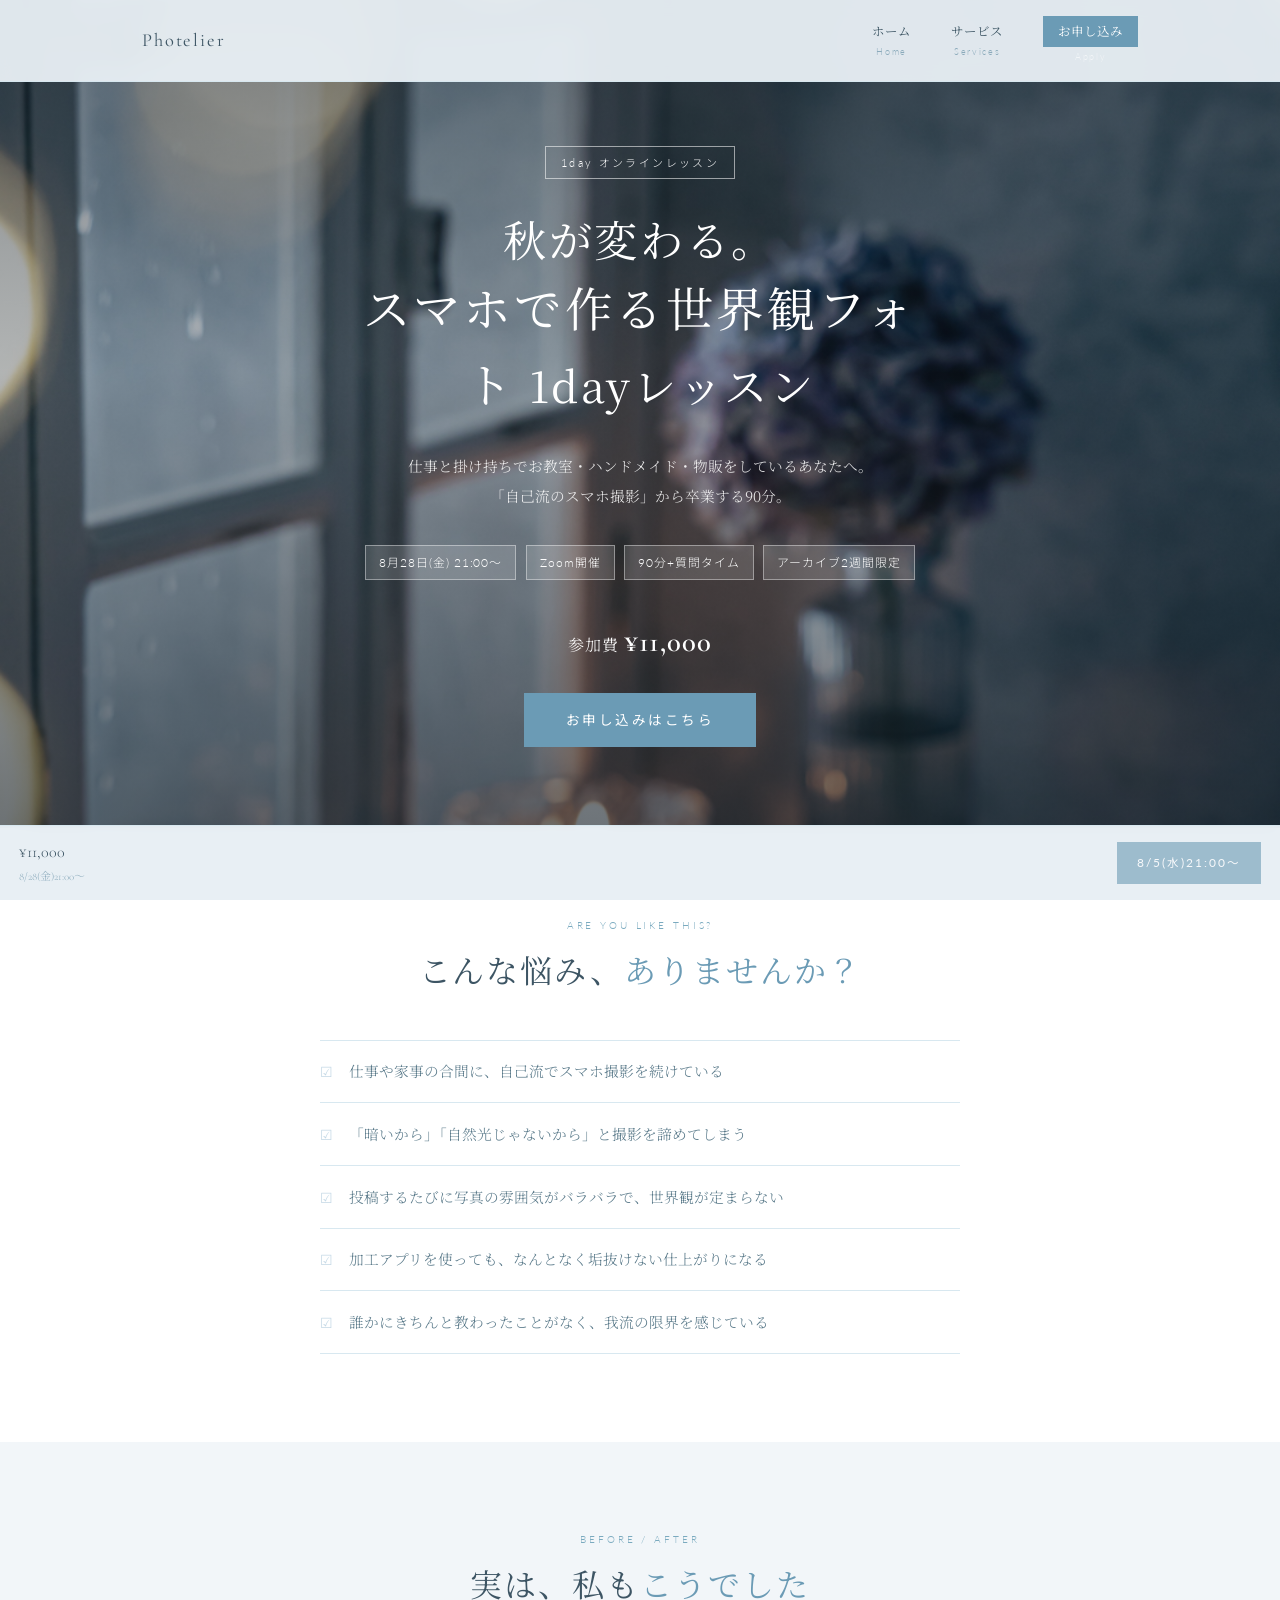
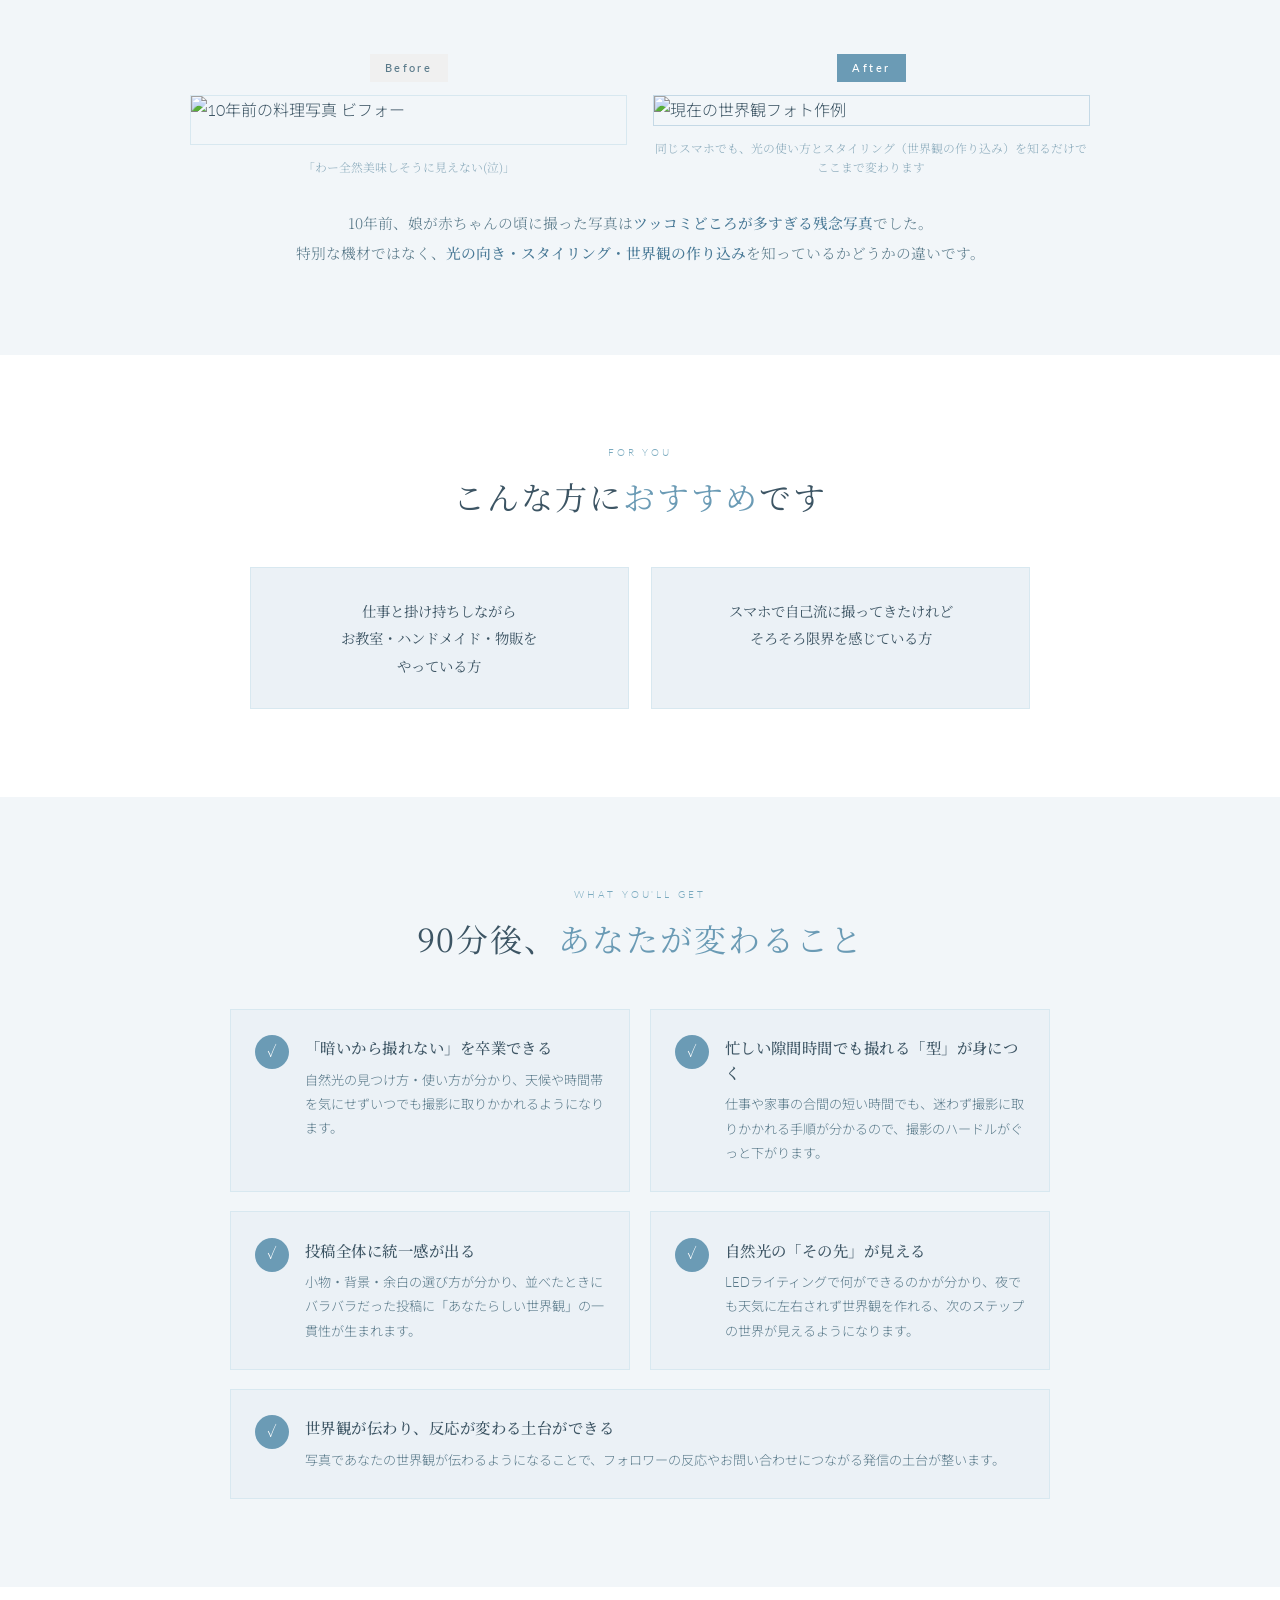
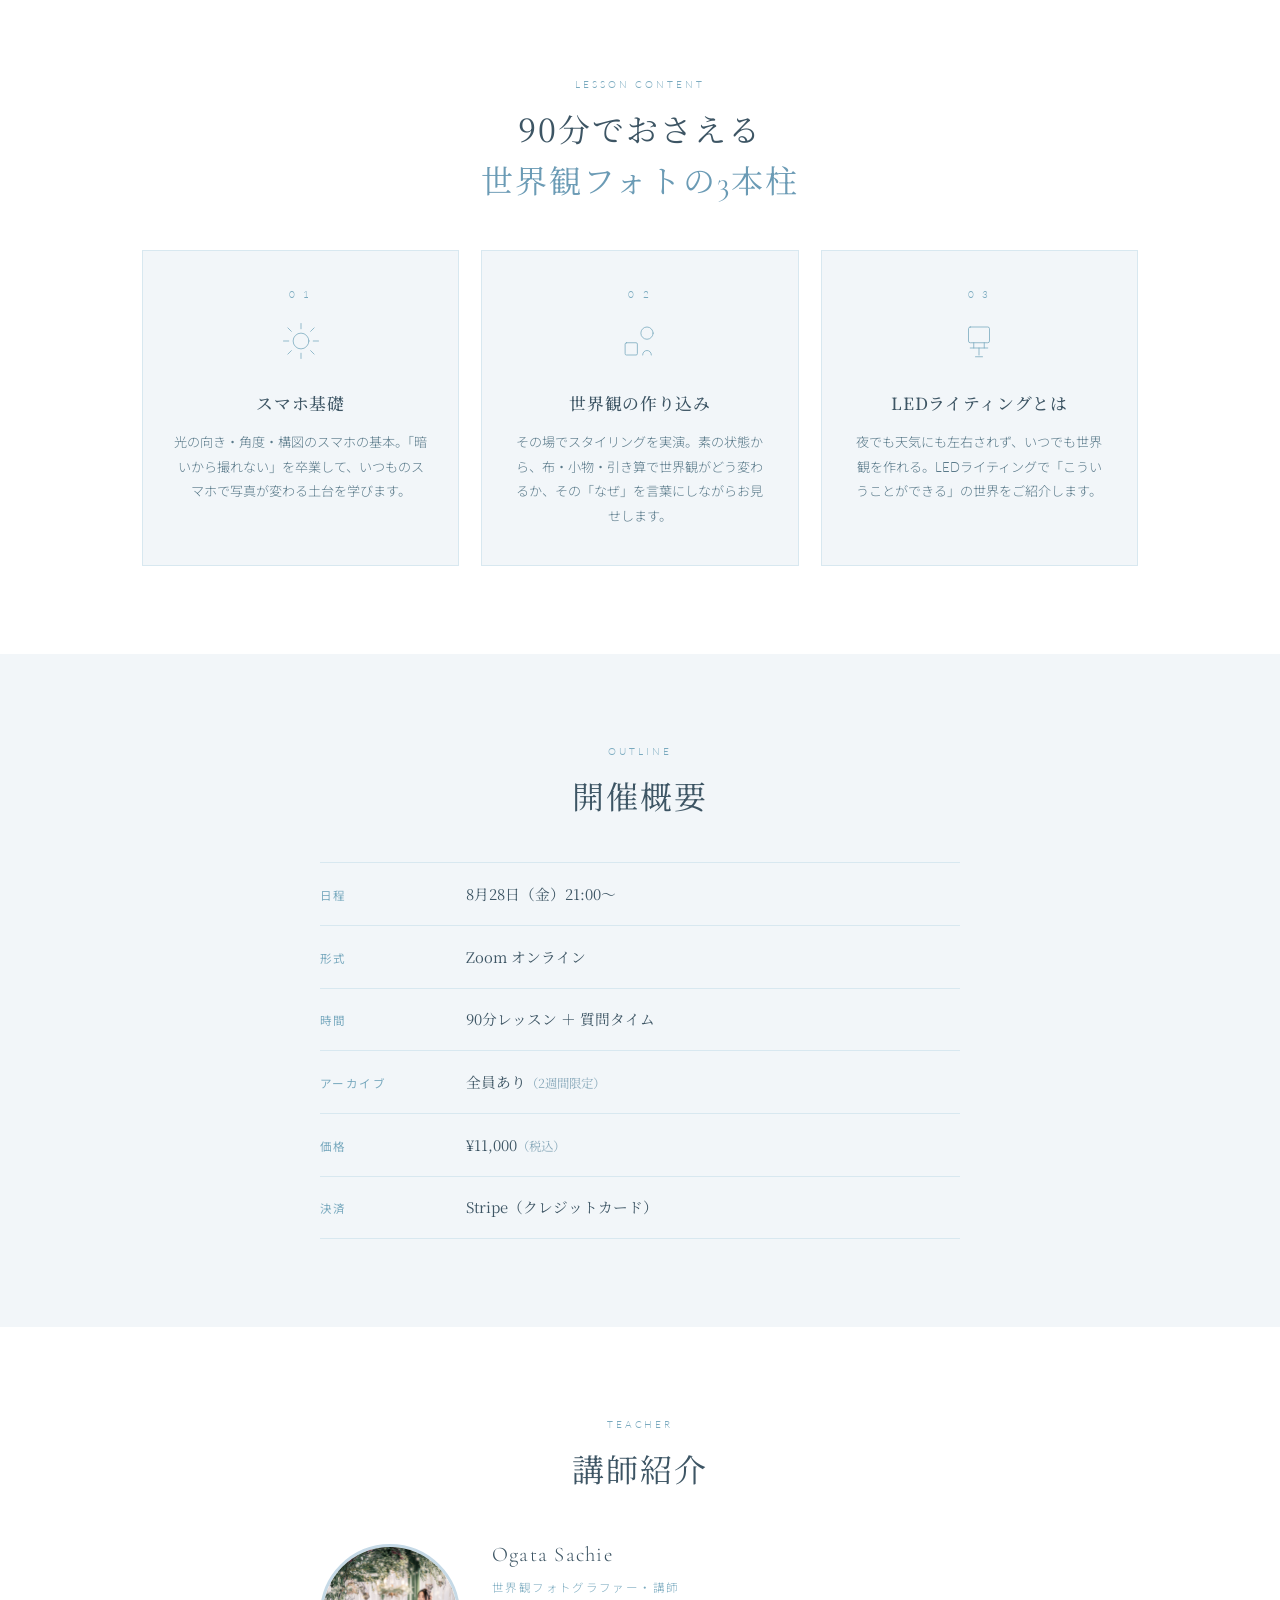
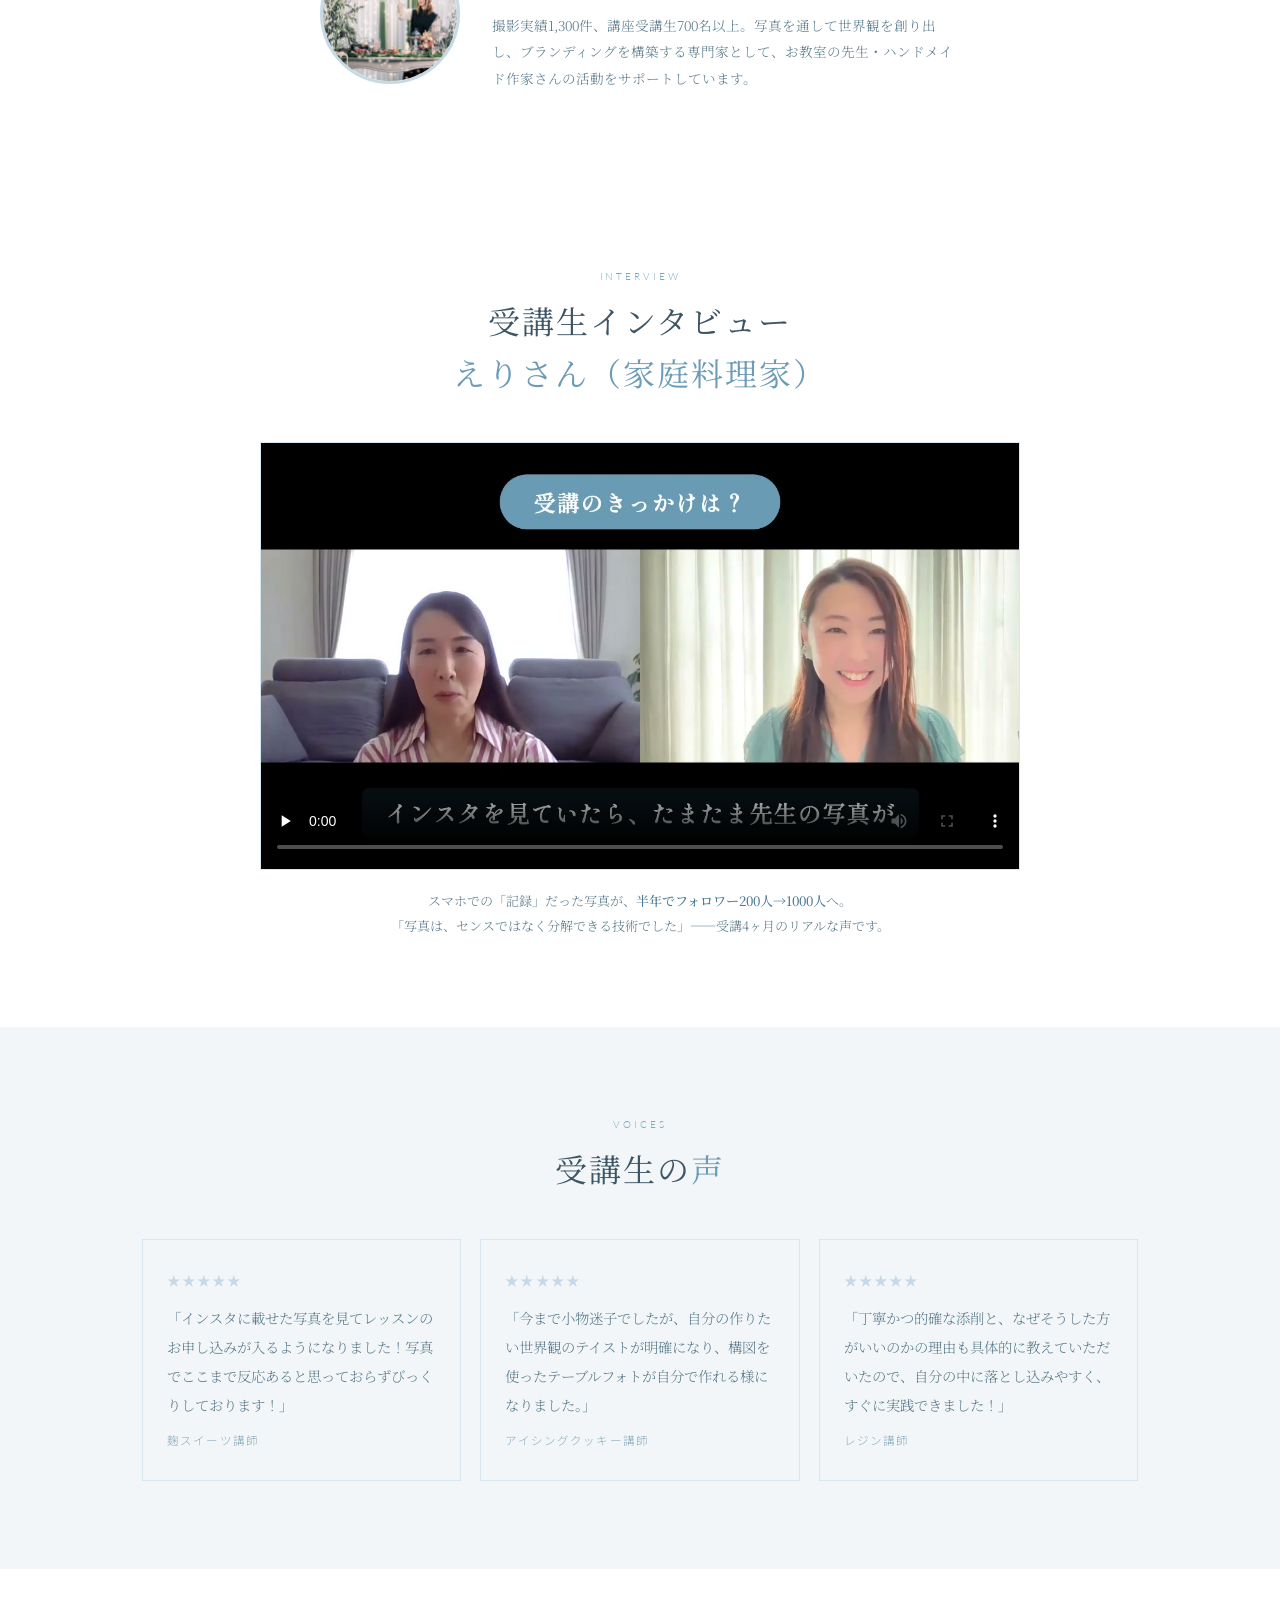
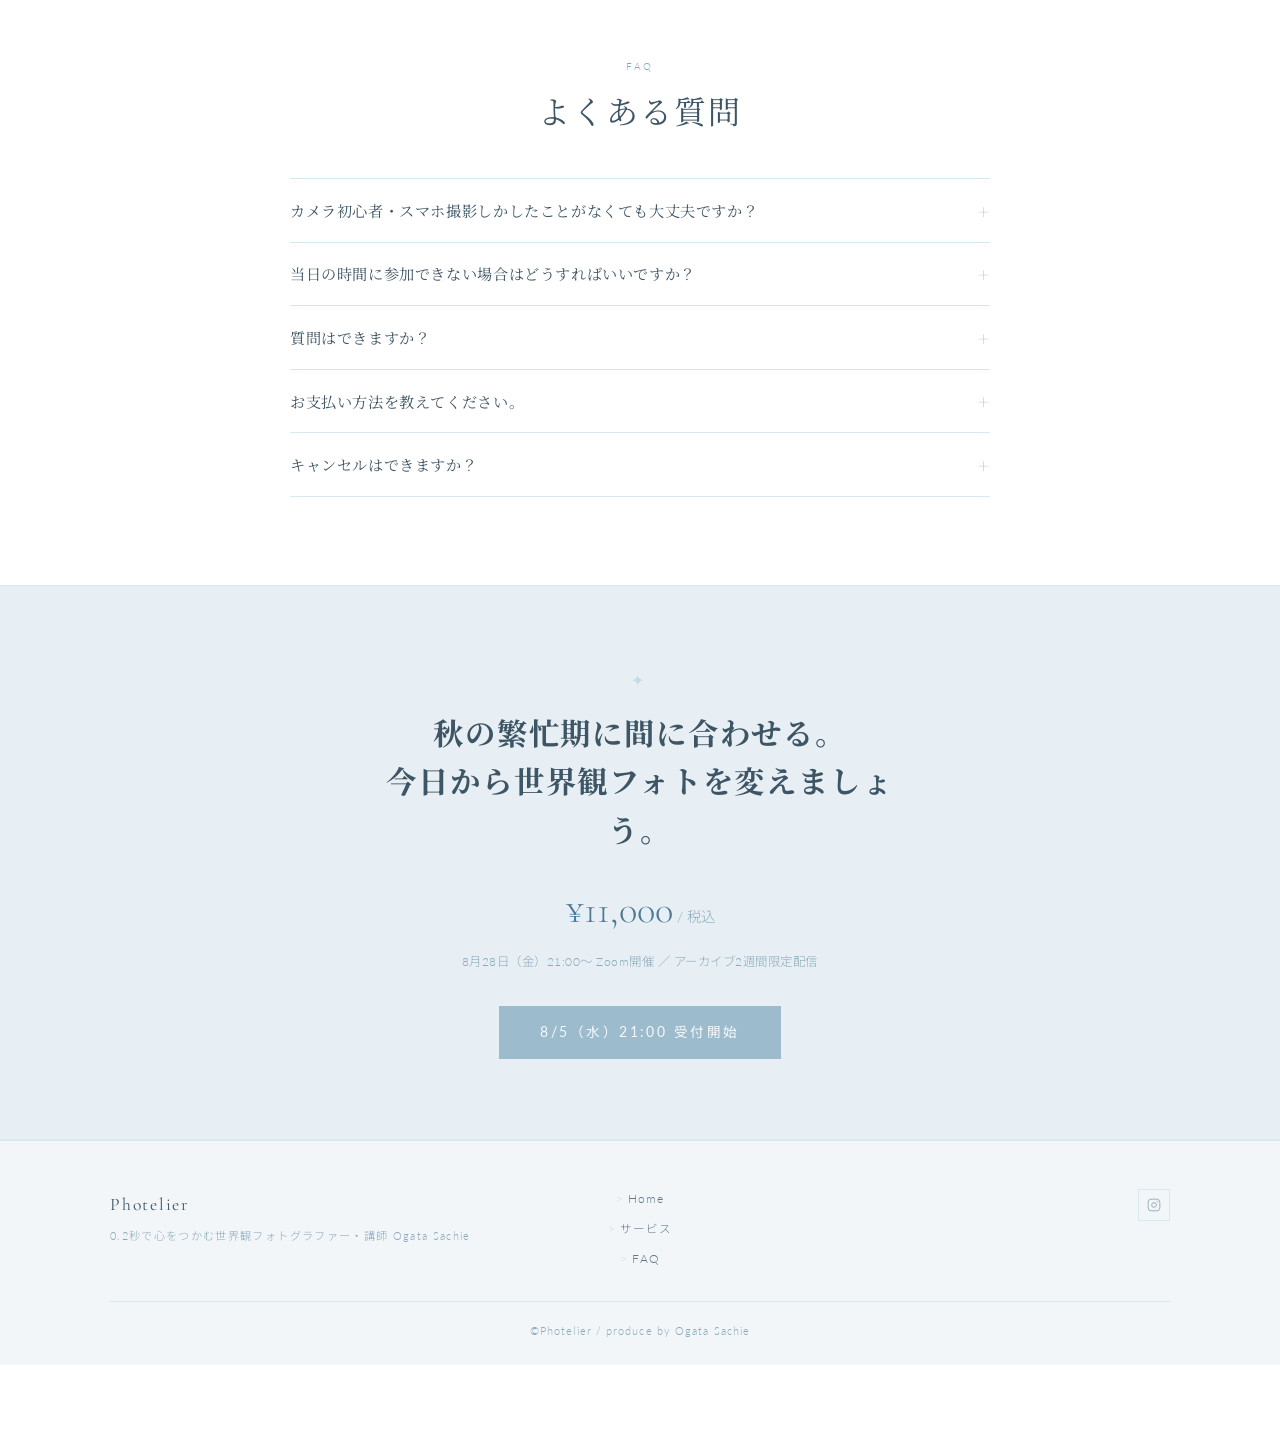
==== commit af0e01be: "fix FAQ cancel policy: no cancellation, 2-week archive" ====
--- a/1day-lesson.html
+++ b/1day-lesson.html
@@ -820,7 +820,7 @@
             <span class="faq__icon">+</span>
           </button>
           <div class="faq__answer">
-            <p>お申し込み後のキャンセル・返金については個別にご相談ください。アーカイブ視聴が可能なため、当日ご都合が合わない場合もお申し込みいただけます。</p>
+            <p>お申し込み後のキャンセル・返金は承っておりません。アーカイブを2週間視聴いただけますので、当日ご都合が合わない場合も、後日ゆっくりご受講いただけます。</p>
           </div>
         </div>
       </div>
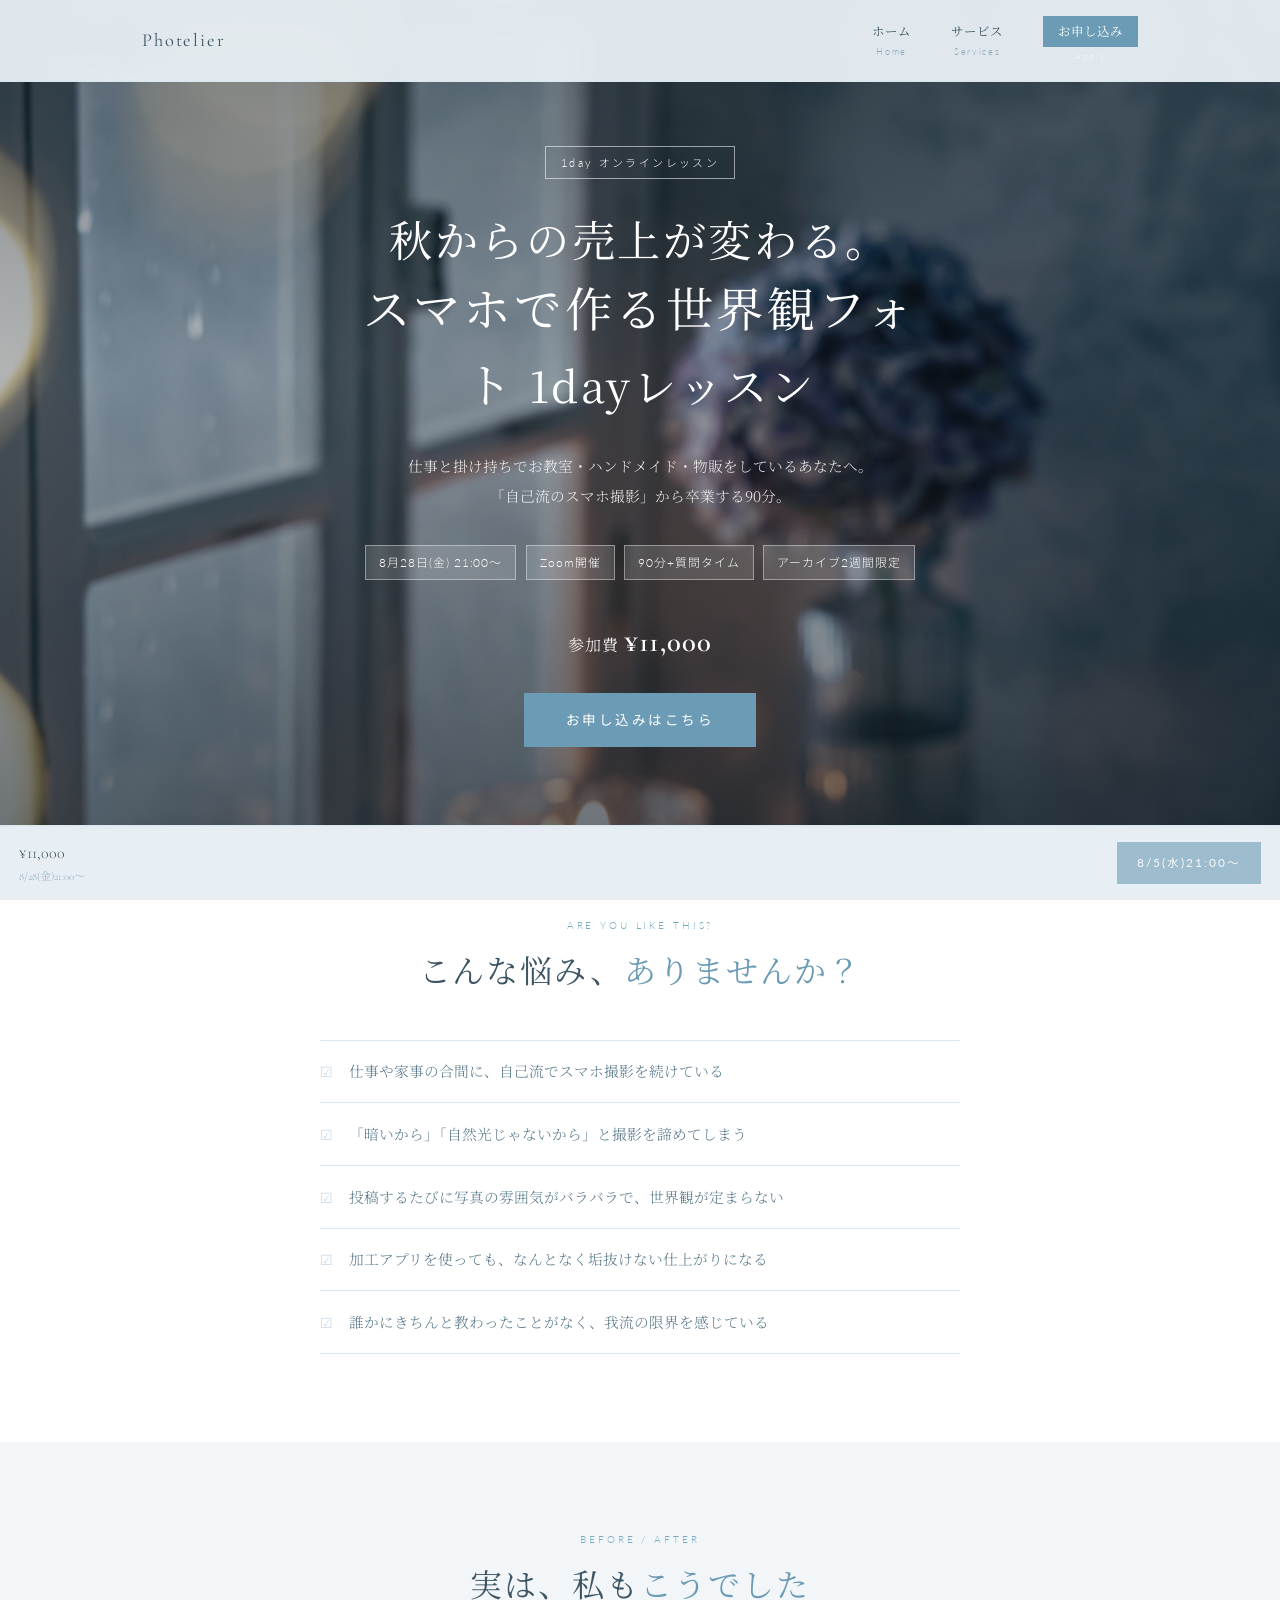
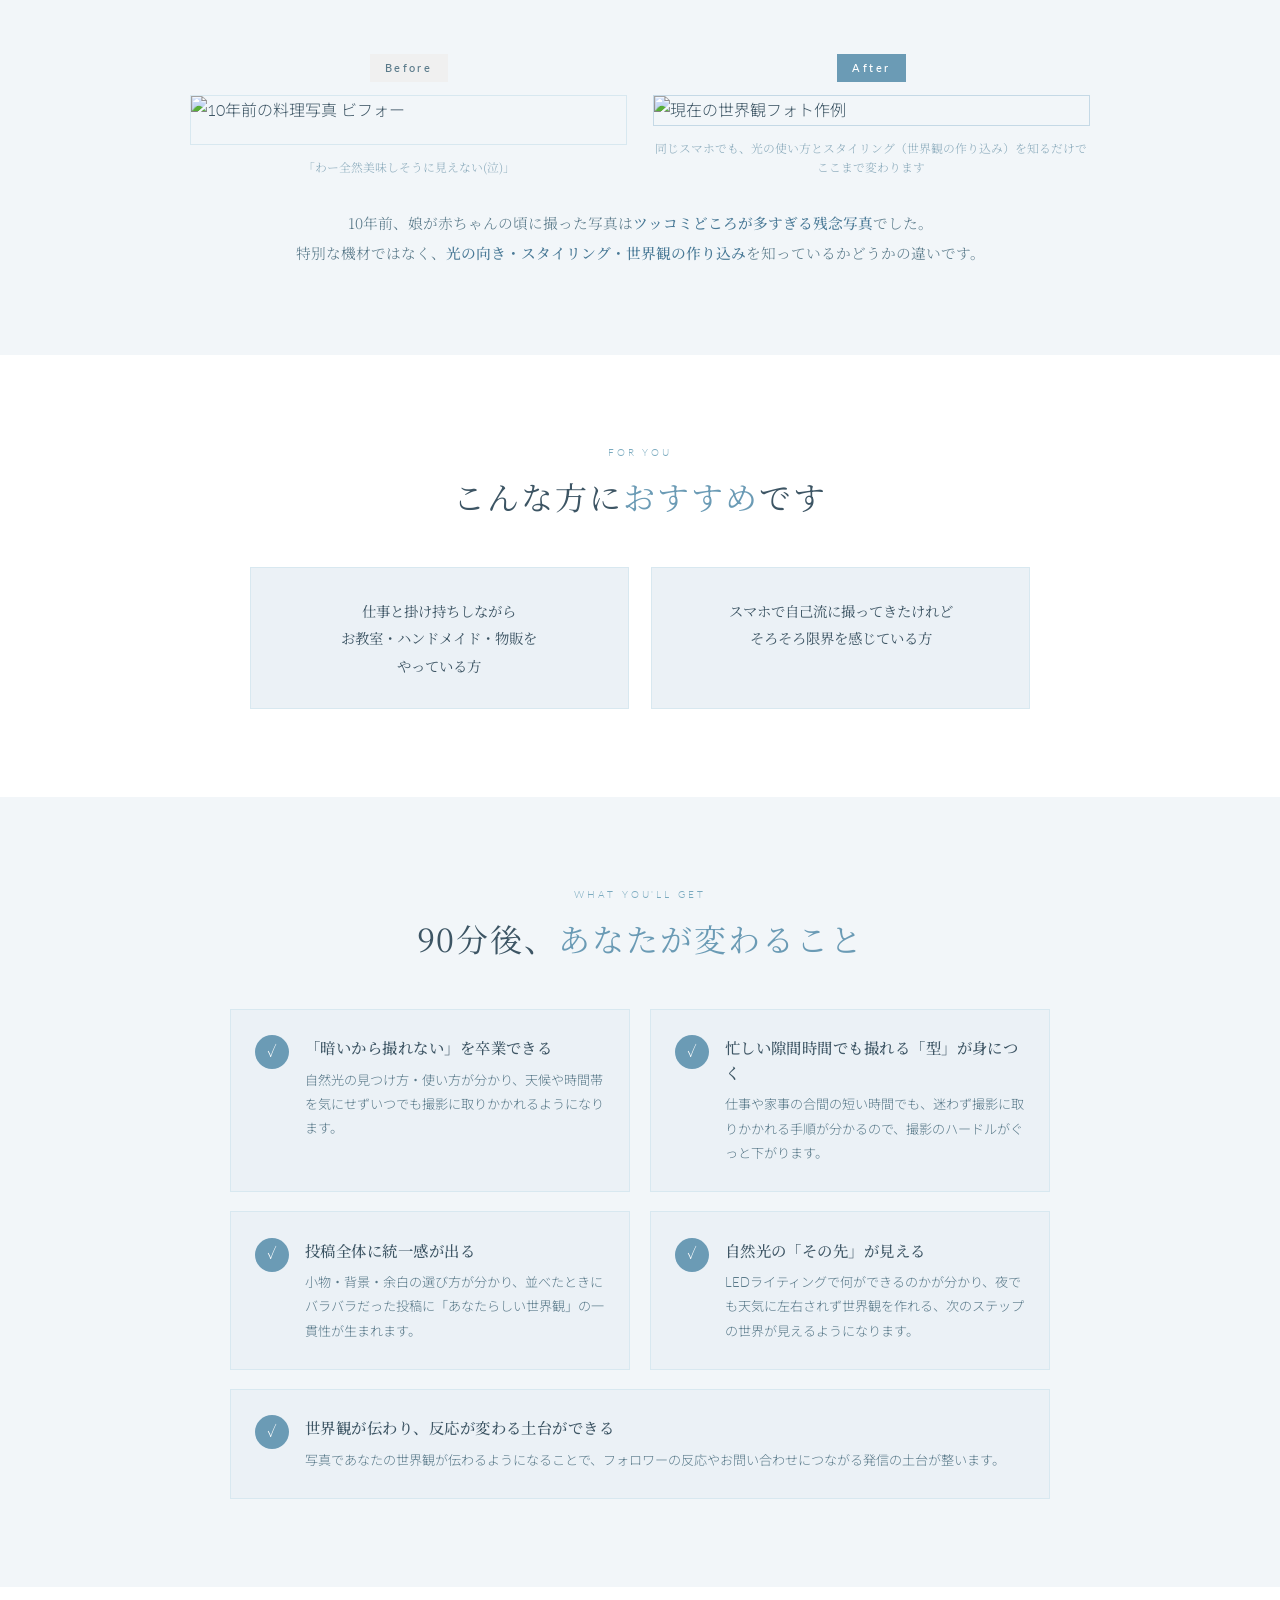
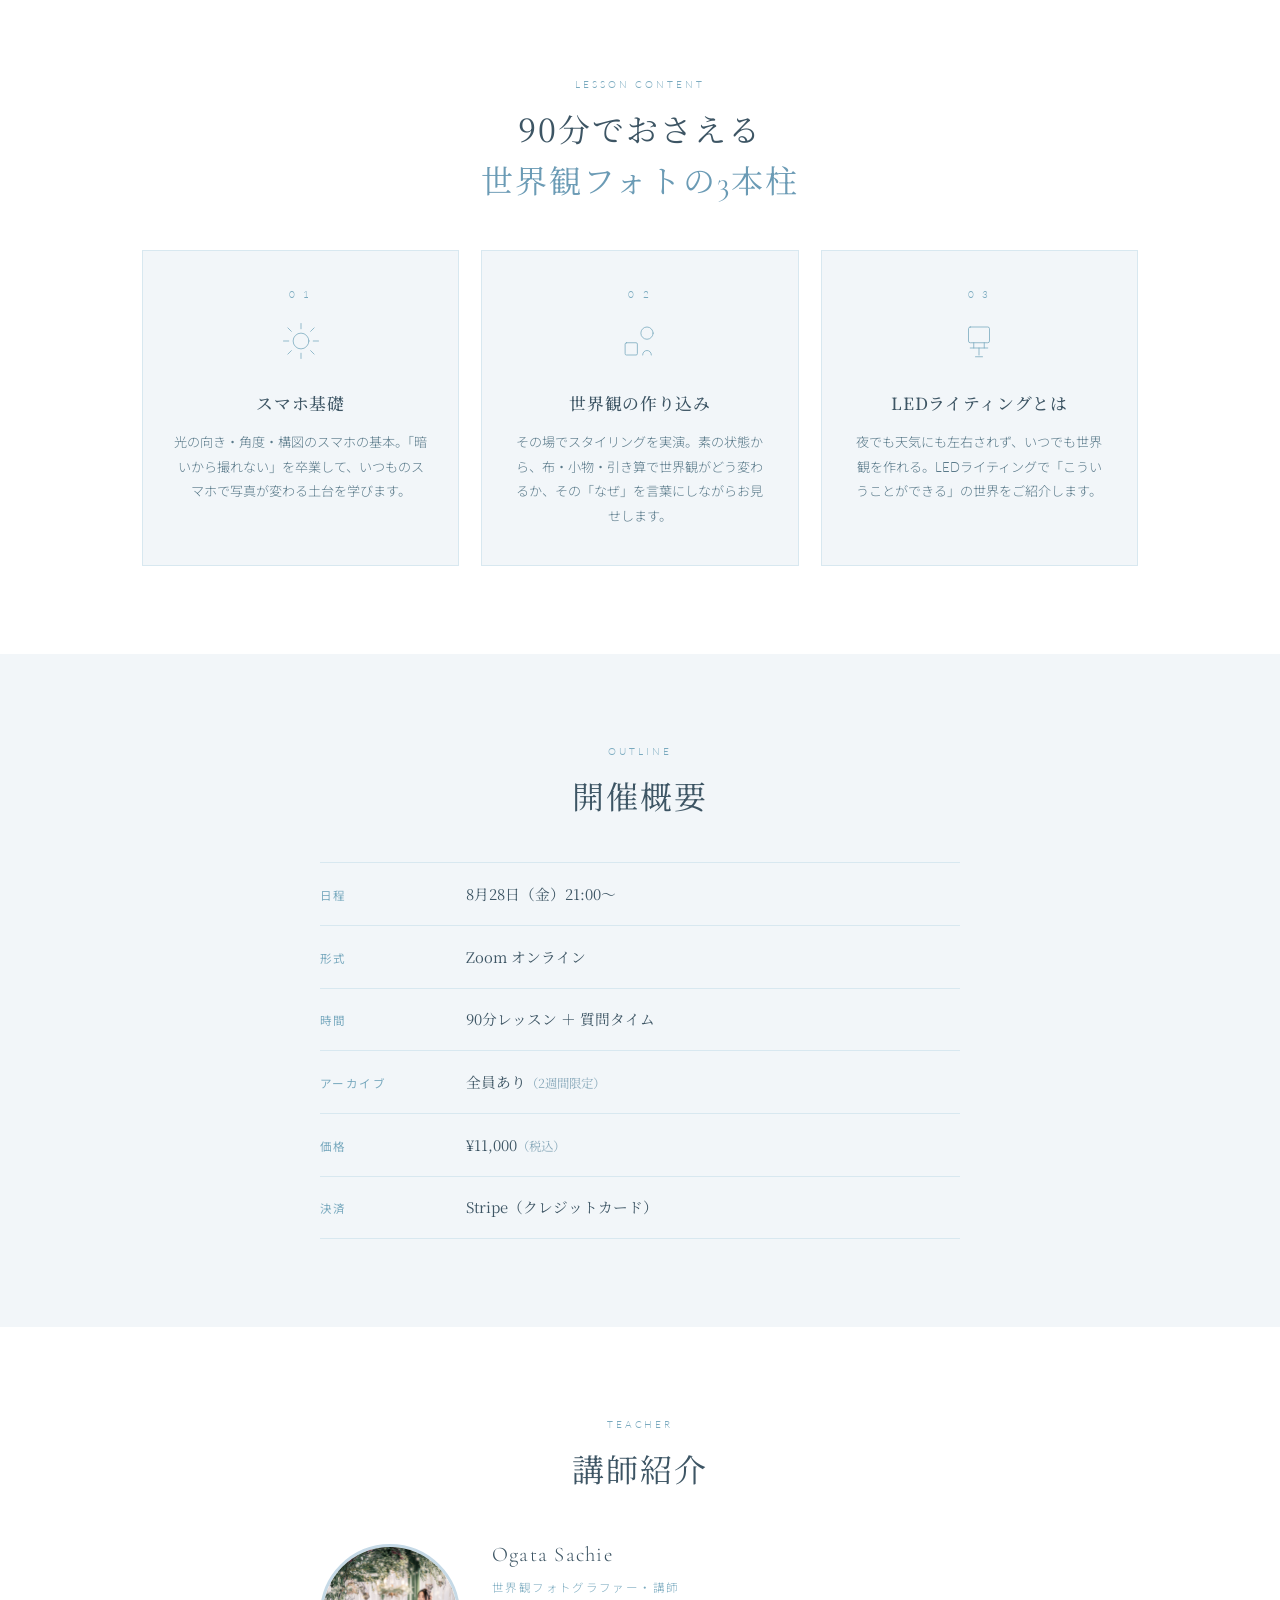
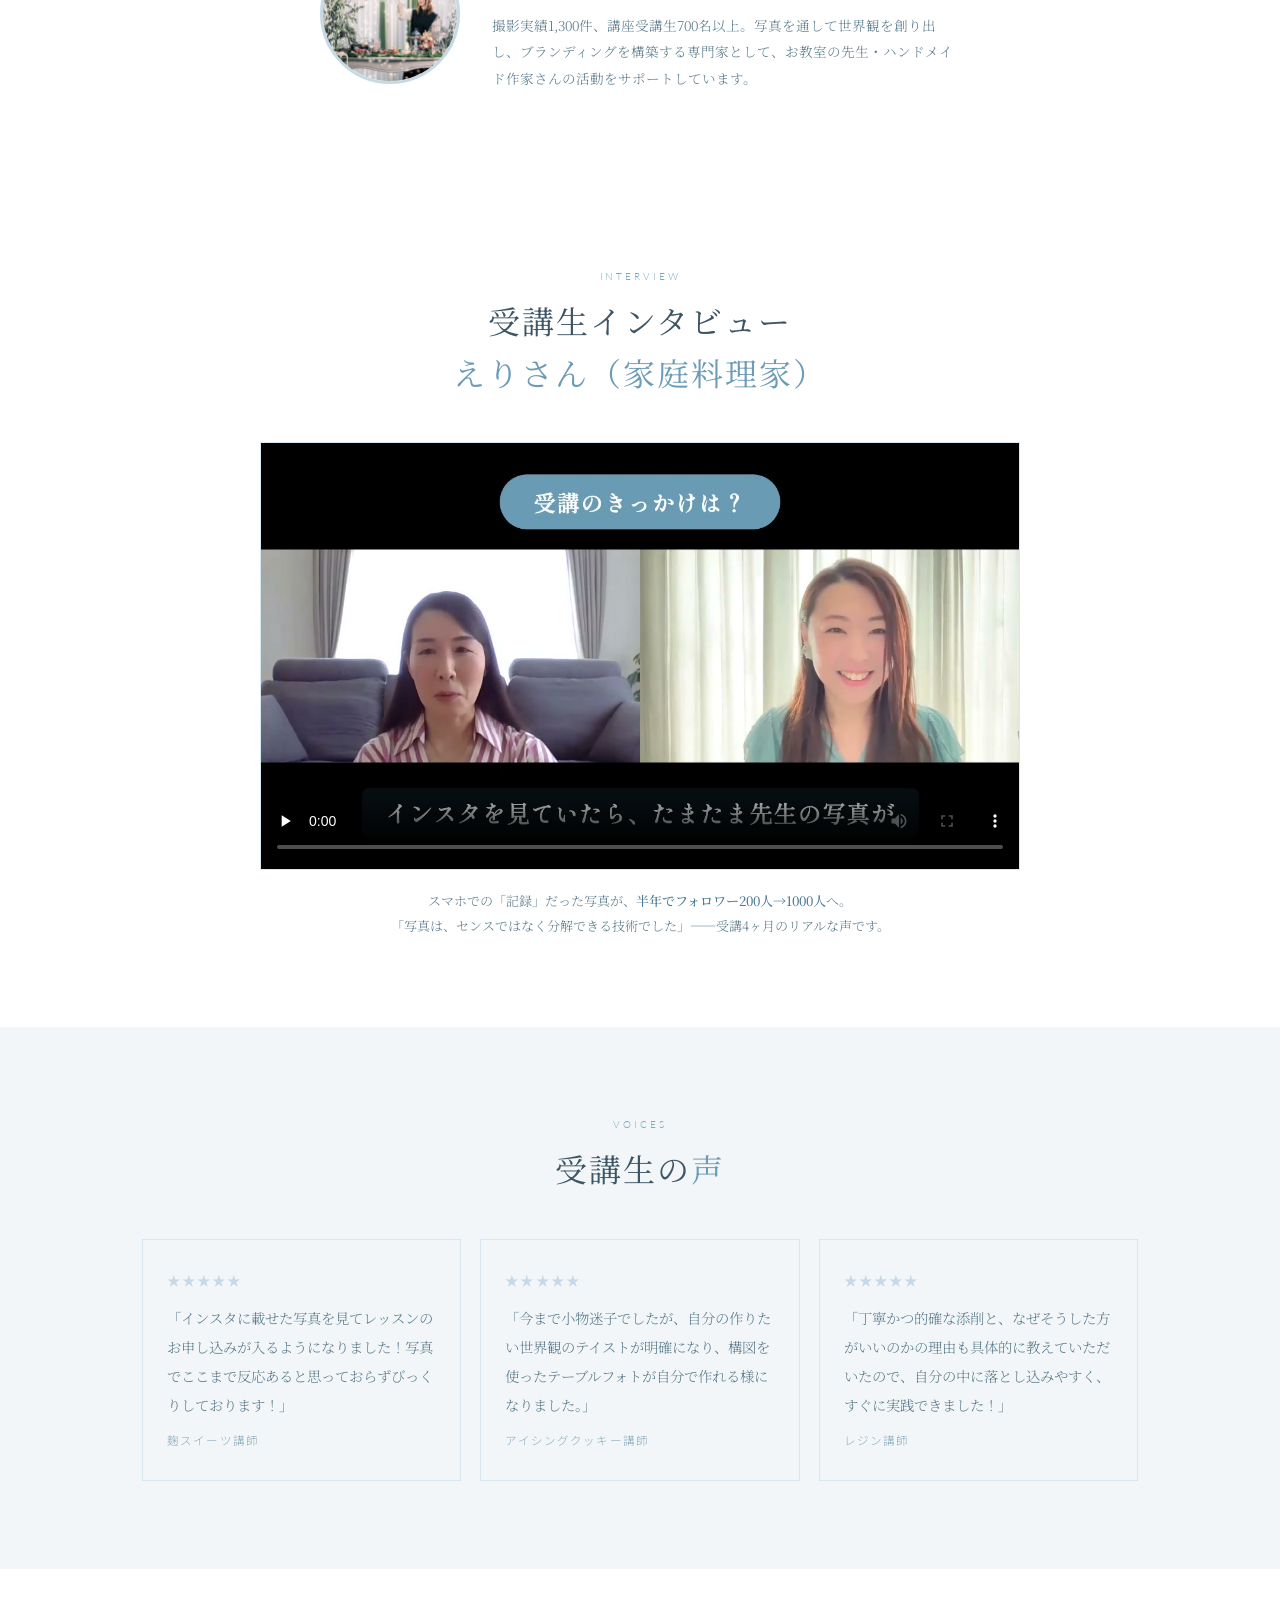
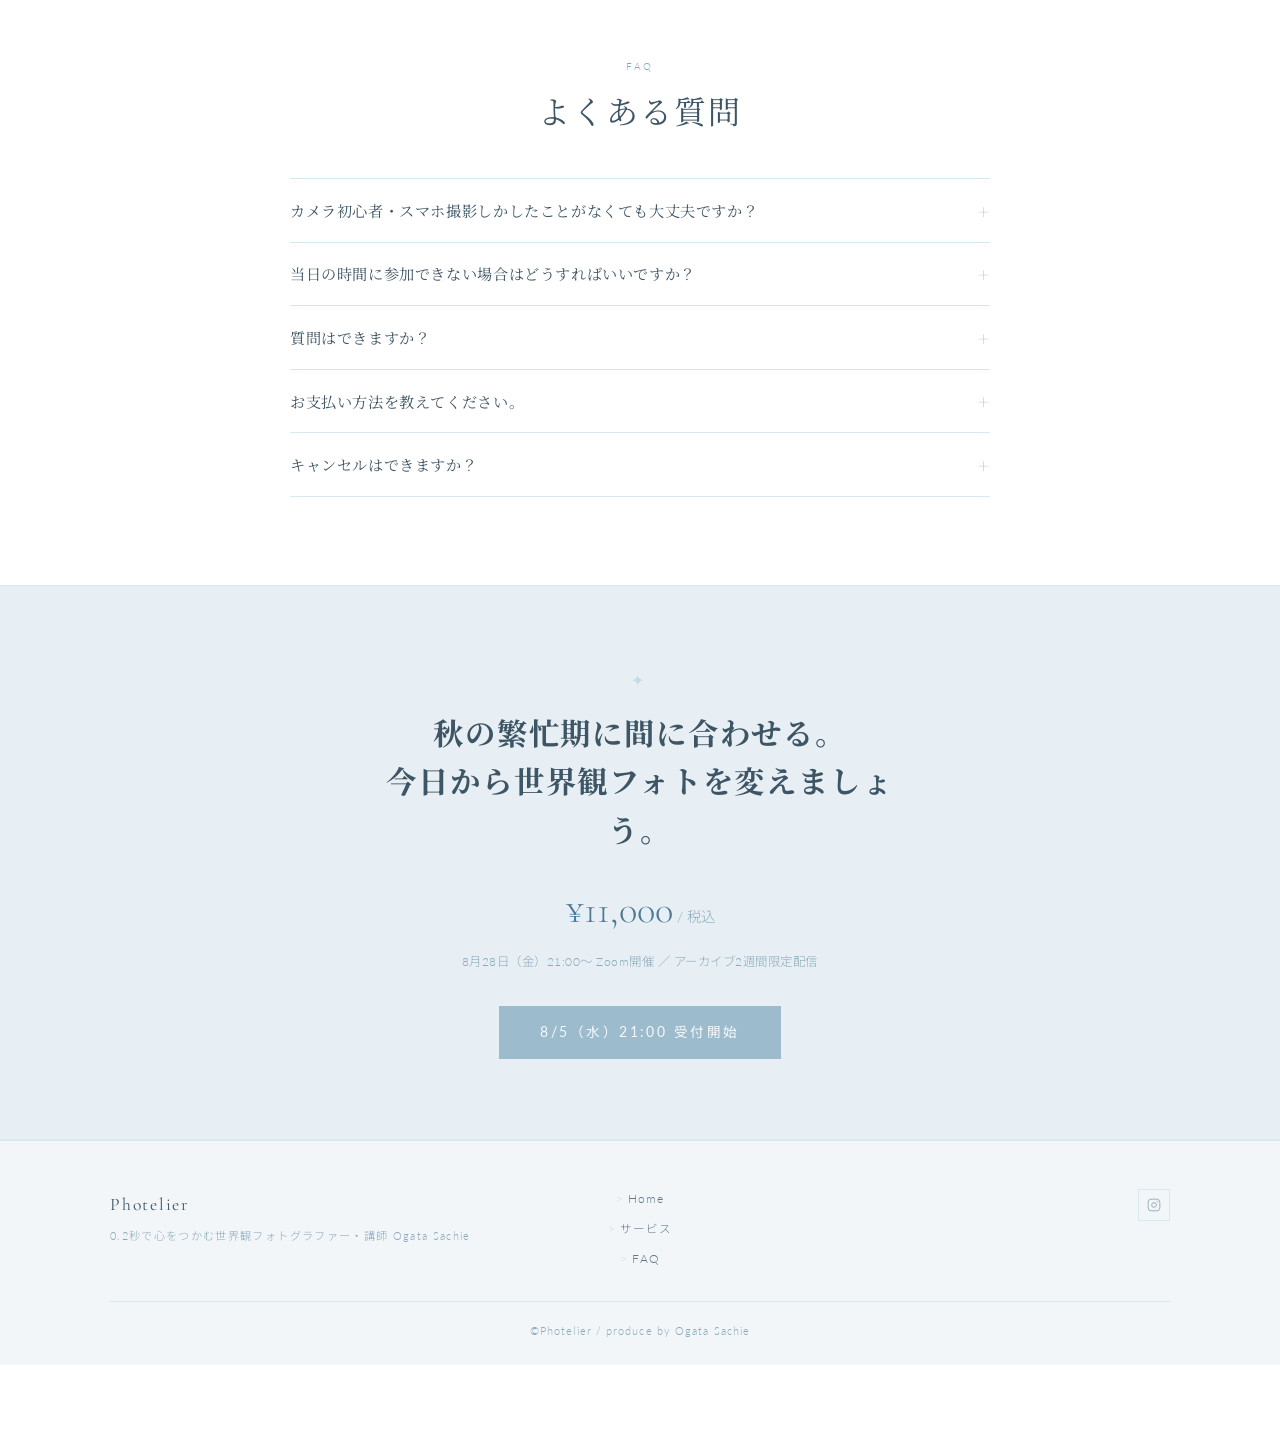
==== commit b2280aed: "hero title: 秋が変わる → 秋からの売上が変わる" ====
--- a/1day-lesson.html
+++ b/1day-lesson.html
@@ -16,7 +16,7 @@
          .lesson-cta__btn / .lesson-fixed-cta__btn の2箇所) を、Stripe Payment Link
          の実URLに差し替える。ヒーローCTA（href="#outline"）はページ内スクロールなので対象外。
       2. タイトルは A案で仮置き。B案に変える場合は .ll-hero__title の中身を差し替え
-         A「秋が変わる。スマホで作る世界観フォト 1dayレッスン」
+         A「秋からの売上が変わる。スマホで作る世界観フォト 1dayレッスン」
          B「秋の繁忙期に間に合わせる スマホ写真集中レッスン」
     */
 
@@ -500,7 +500,7 @@
     <div class="ll-hero__content">
       <span class="ll-hero__badge">1day オンラインレッスン</span>
       <h1 class="ll-hero__title">
-        秋が変わる。<br /><em>スマホで作る世界観フォト</em> 1dayレッスン
+        秋からの売上が変わる。<br /><em>スマホで作る世界観フォト</em> 1dayレッスン
       </h1>
       <p class="ll-hero__sub">
         仕事と掛け持ちでお教室・ハンドメイド・物販をしているあなたへ。<br />
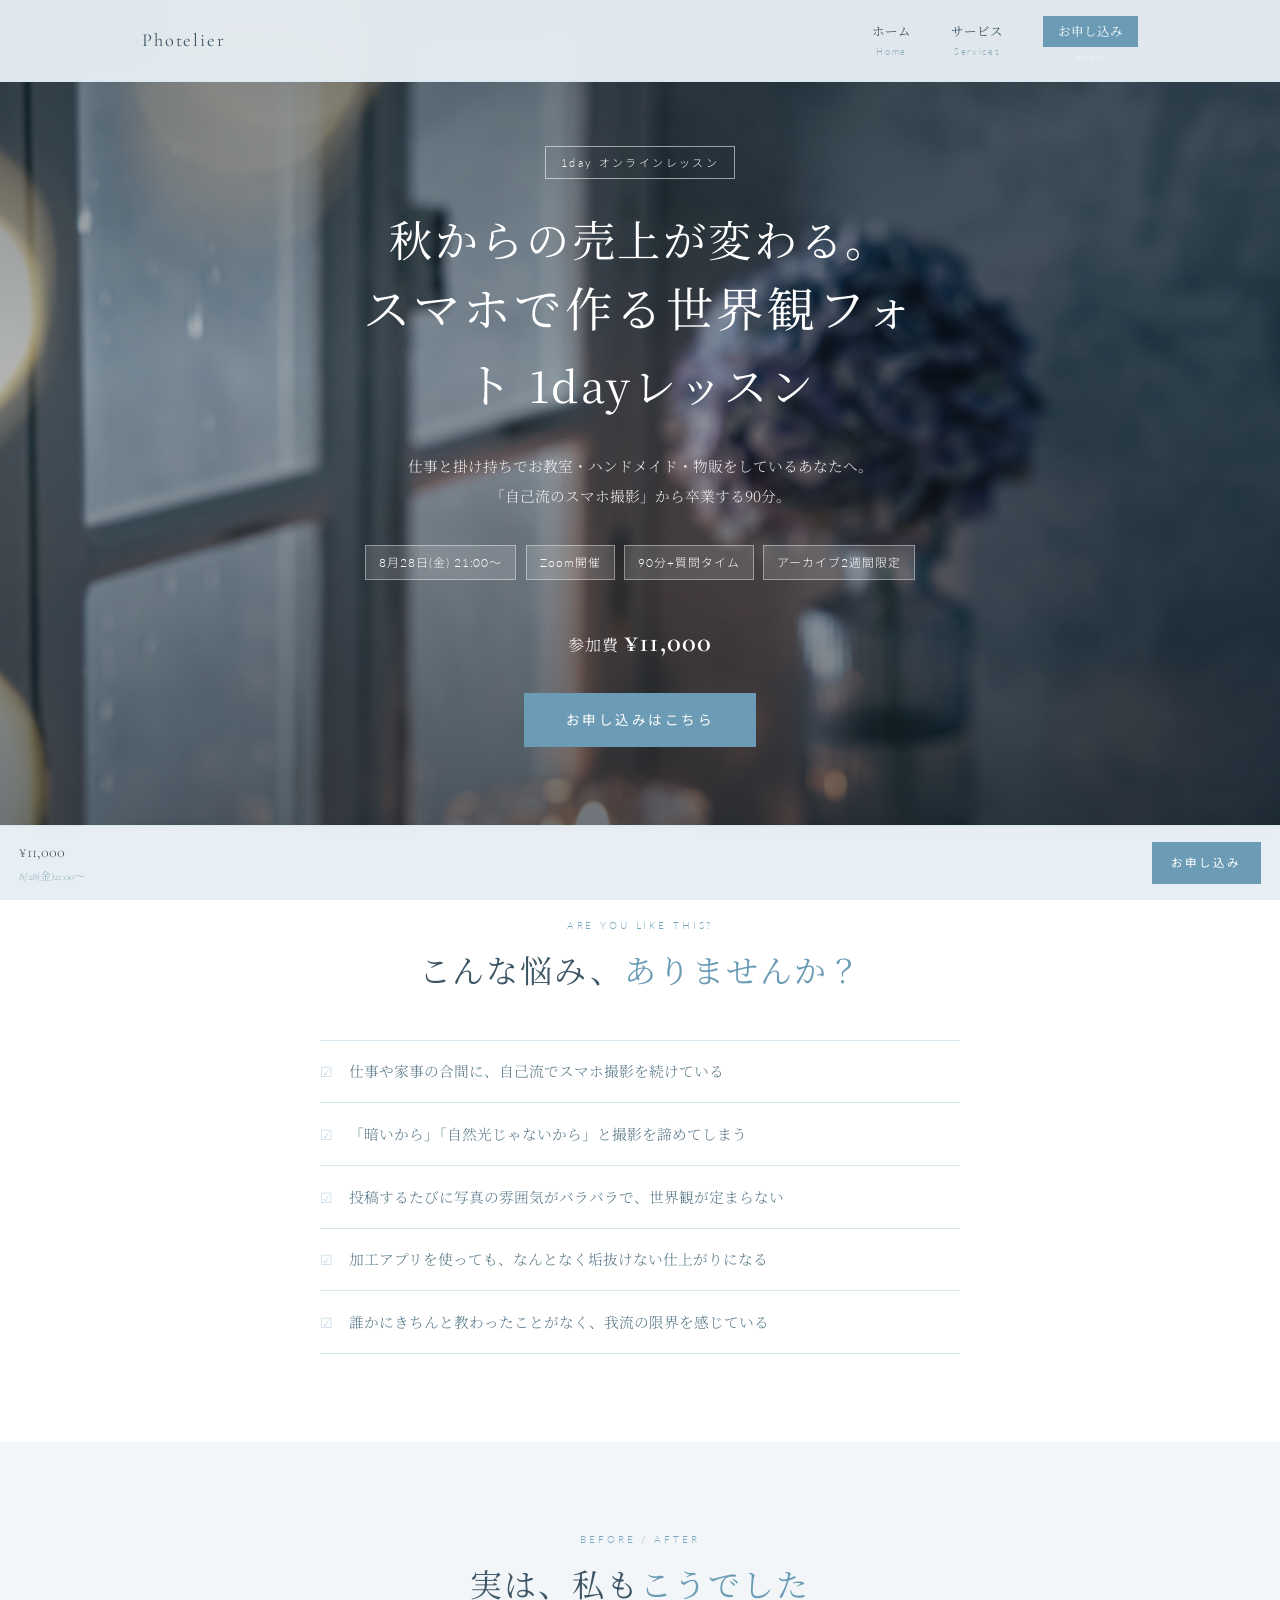
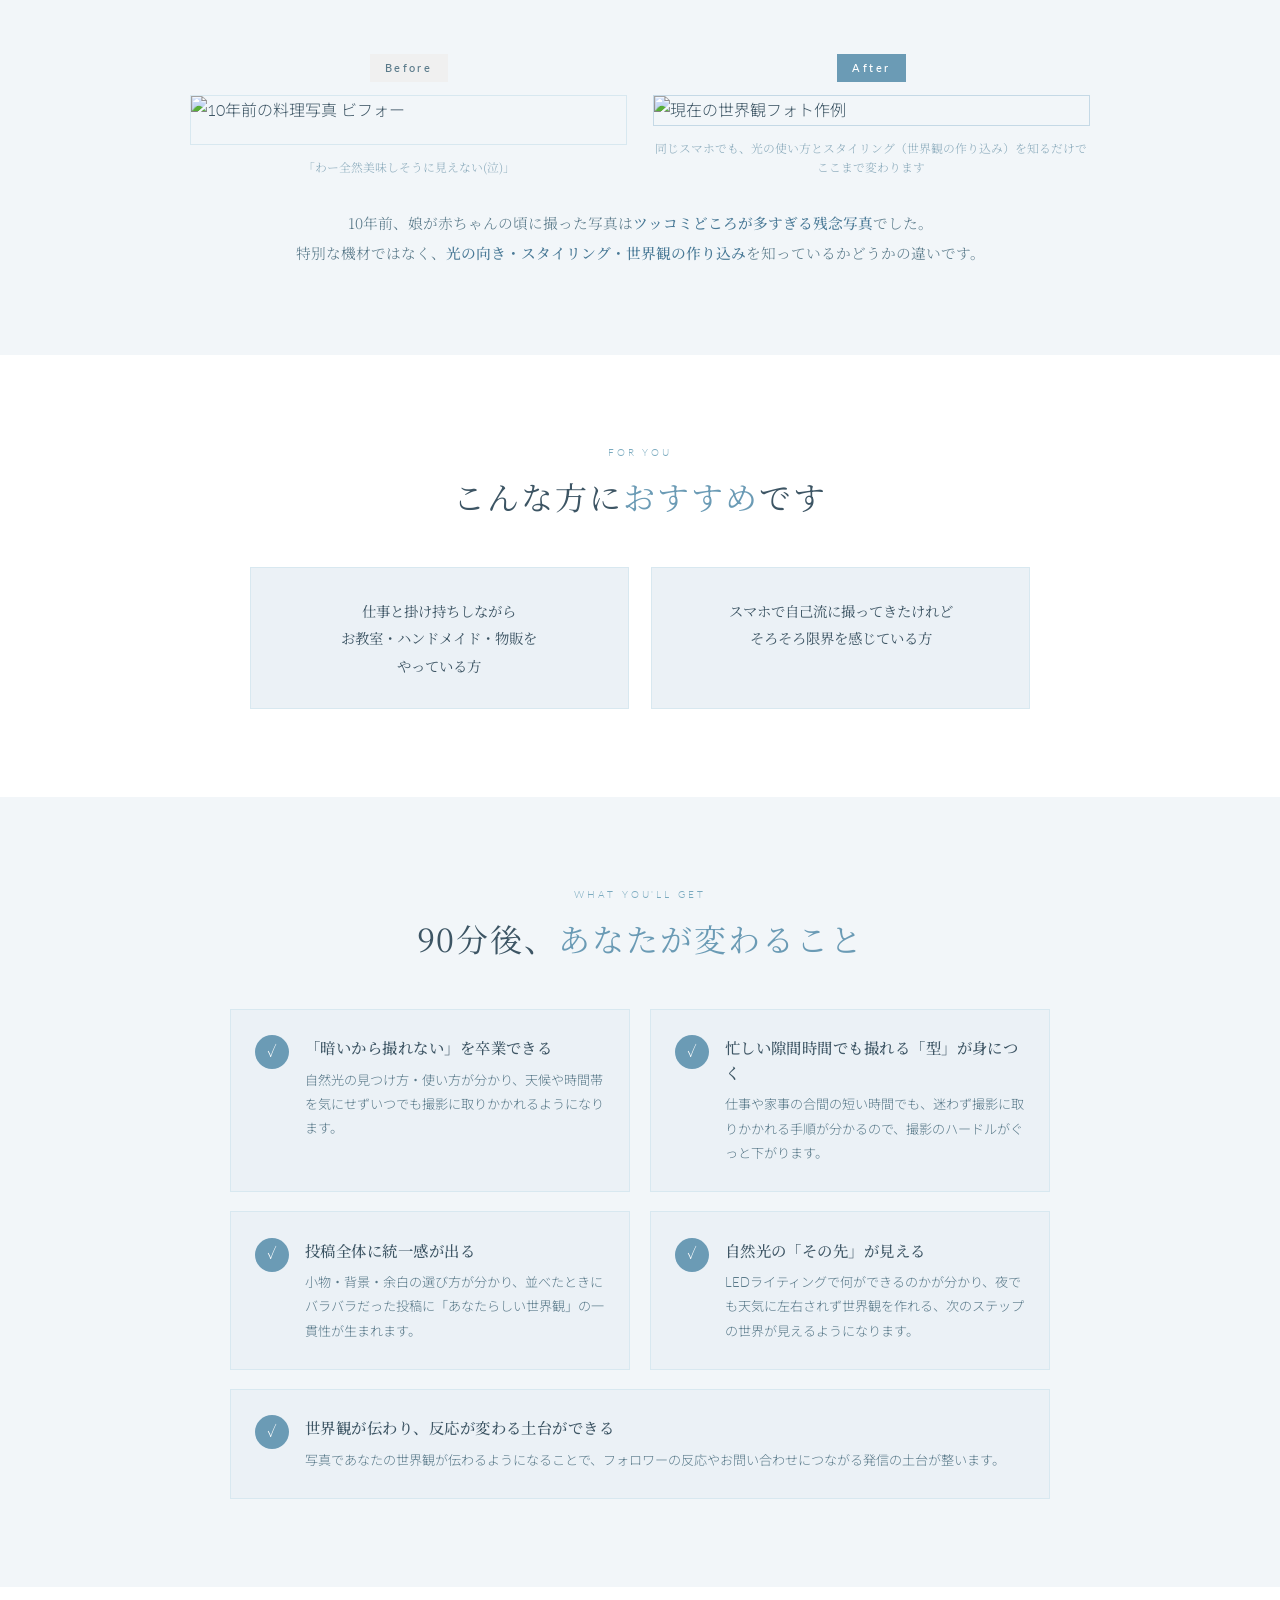
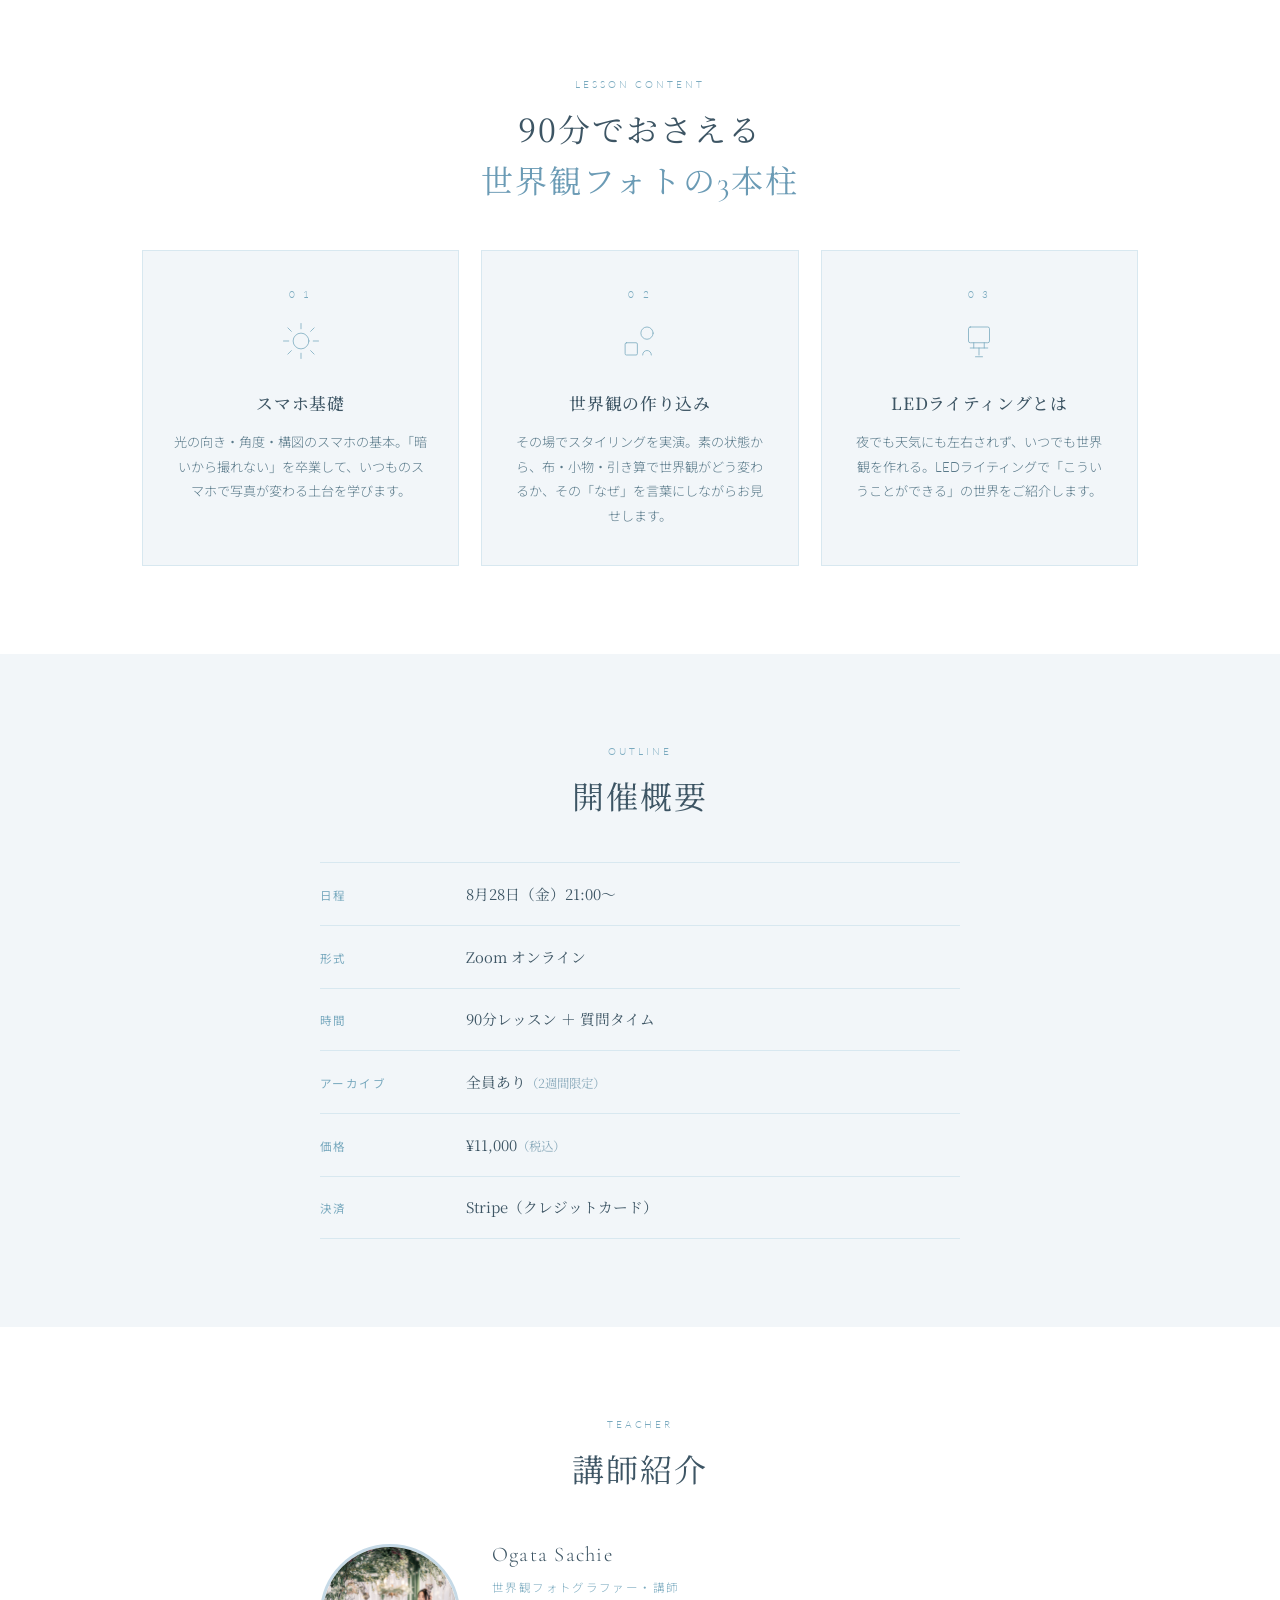
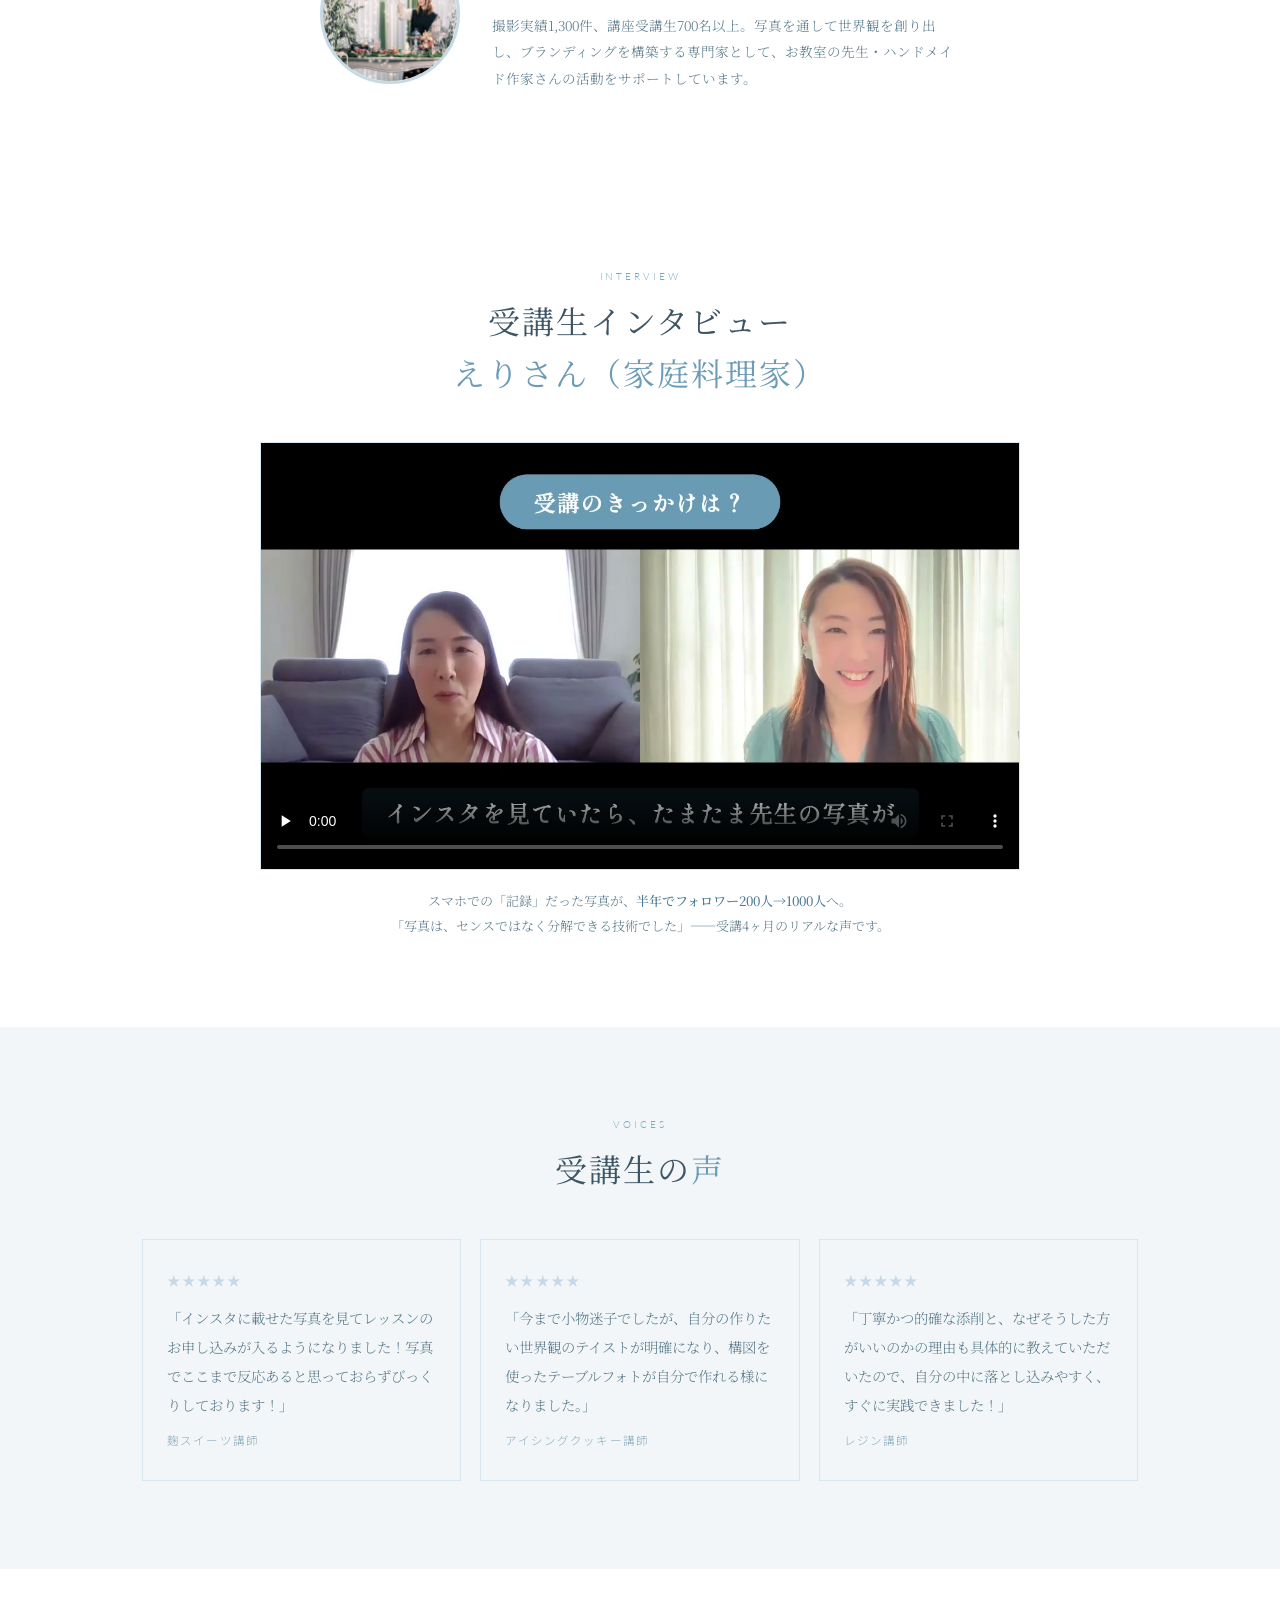
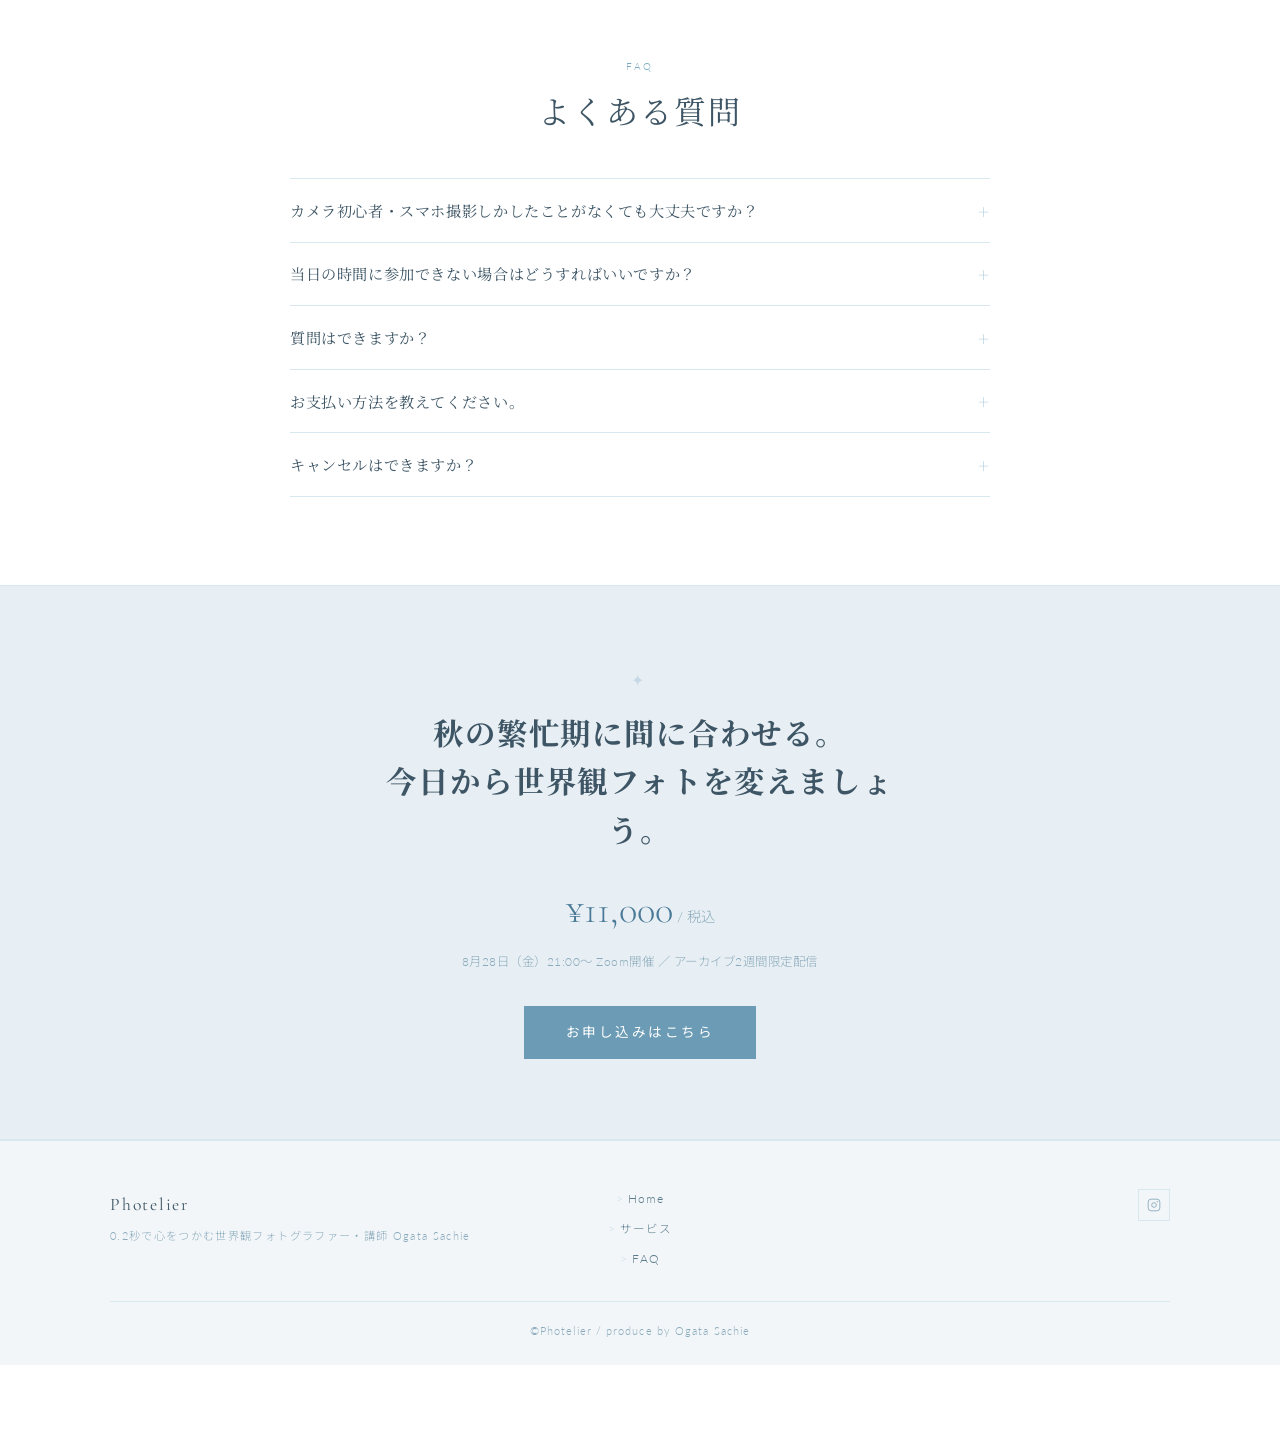
==== commit 1a0e8fef: "1day-lesson: activate Stripe payment CTA (受付開始) Co-Authored-By: Claude Opus 4.6 <noreply@anthropic.c" ====
--- a/1day-lesson.html
+++ b/1day-lesson.html
@@ -835,8 +835,7 @@
         <h2 class="ll-cta__title">秋の繁忙期に間に合わせる。<br />今日から世界観フォトを変えましょう。</h2>
         <p class="ll-cta__price">¥11,000<small> / 税込</small></p>
         <p class="ll-cta__note">8月28日（金）21:00〜 Zoom開催 ／ アーカイブ2週間限定配信</p>
-        <!-- 明日8/5(水)21:00に、この<span>を <a href="Stripe決済URL" class="btn btn--primary lesson-cta__btn">お申し込みはこちら</a> に差し替えると受付開始 -->
-        <span class="btn btn--primary lesson-cta__btn" style="pointer-events:none;opacity:.6;cursor:default;" aria-disabled="true">8/5（水）21:00 受付開始</span>
+        <a href="https://buy.stripe.com/00w7sKbEt1jx8tY01reIw03" class="btn btn--primary lesson-cta__btn">お申し込みはこちら</a>
       </div>
     </div>
   </section>
@@ -869,8 +868,7 @@
   <!-- 固定フッターCTA（モバイル） -->
   <div class="lesson-fixed-cta">
     <span class="lesson-fixed-cta__price">¥11,000<small>8/28(金)21:00〜</small></span>
-    <!-- 明日8/5(水)21:00に、この<span>を <a href="Stripe決済URL" class="btn btn--primary lesson-fixed-cta__btn">お申し込み</a> に差し替えると受付開始 -->
-    <span class="btn btn--primary lesson-fixed-cta__btn" style="pointer-events:none;opacity:.6;cursor:default;" aria-disabled="true">8/5(水)21:00〜</span>
+    <a href="https://buy.stripe.com/00w7sKbEt1jx8tY01reIw03" class="btn btn--primary lesson-fixed-cta__btn">お申し込み</a>
   </div>
 
   <script src="script.js"></script>
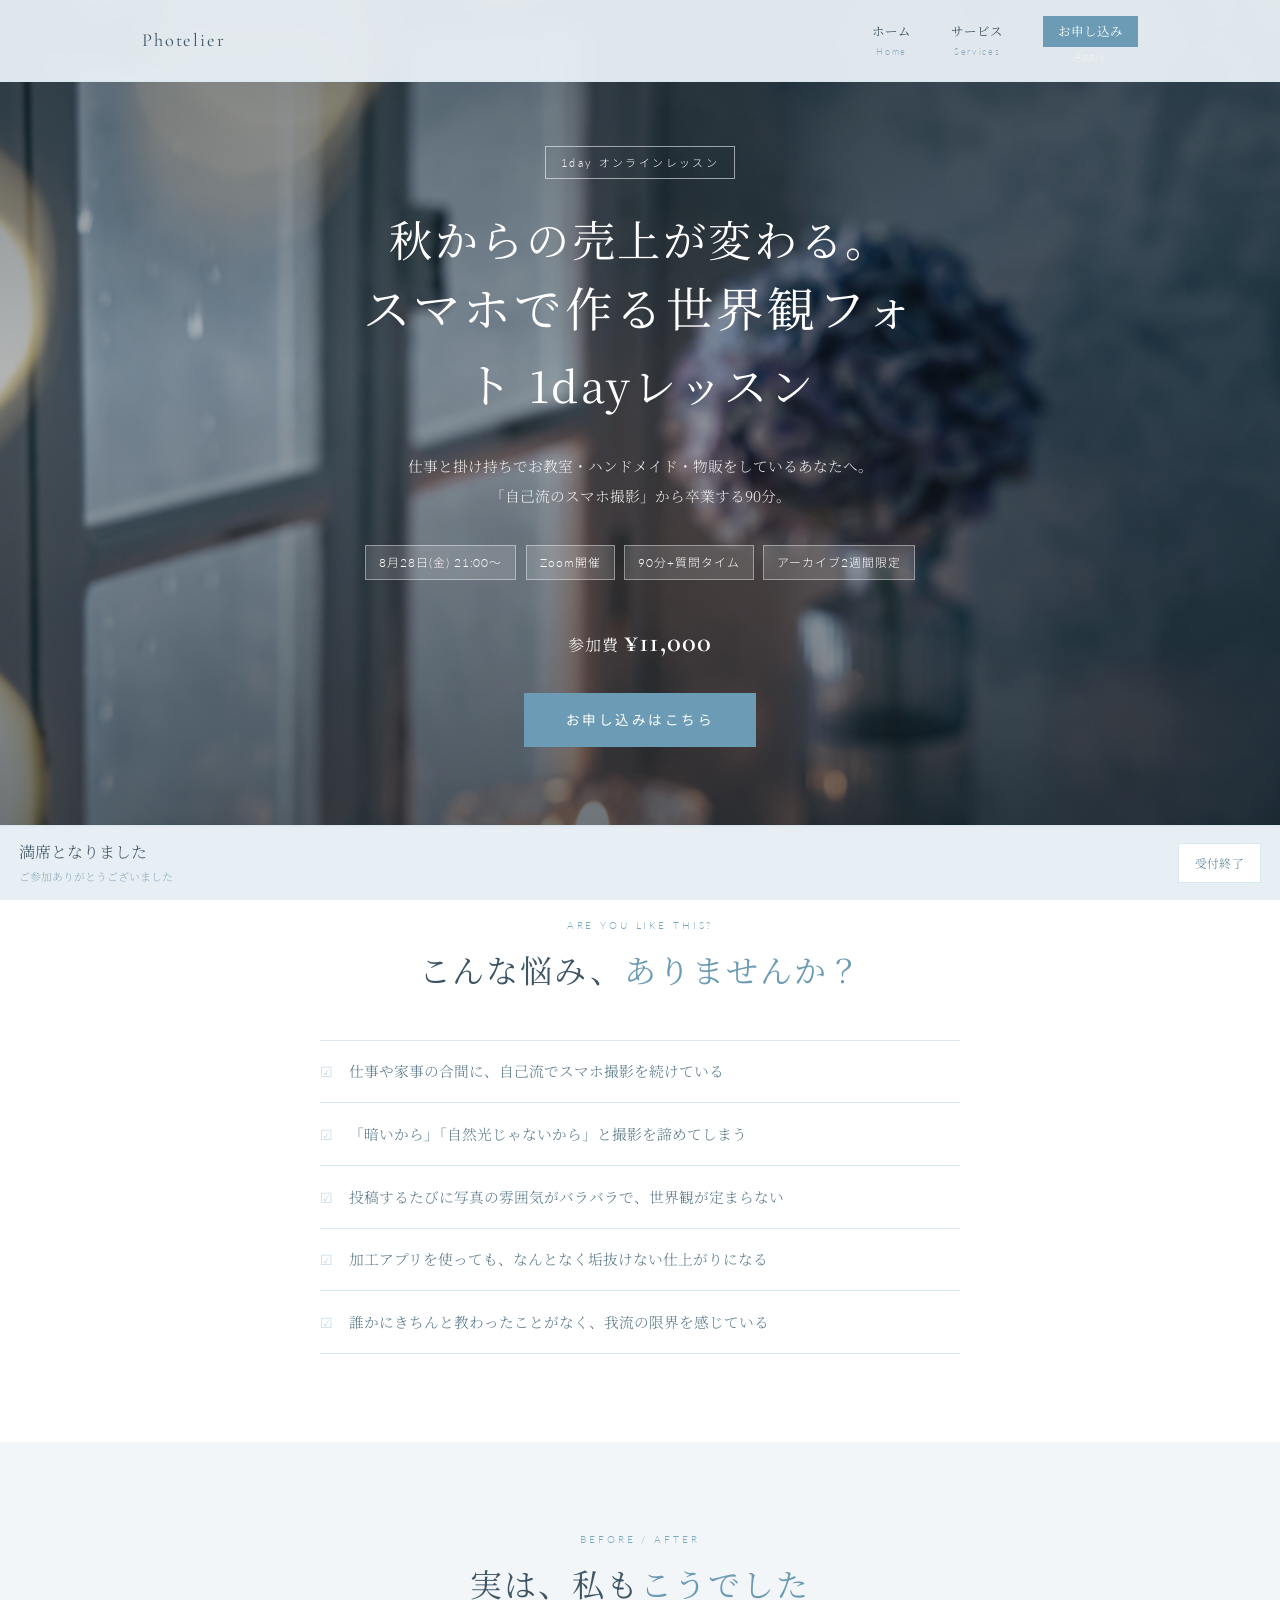
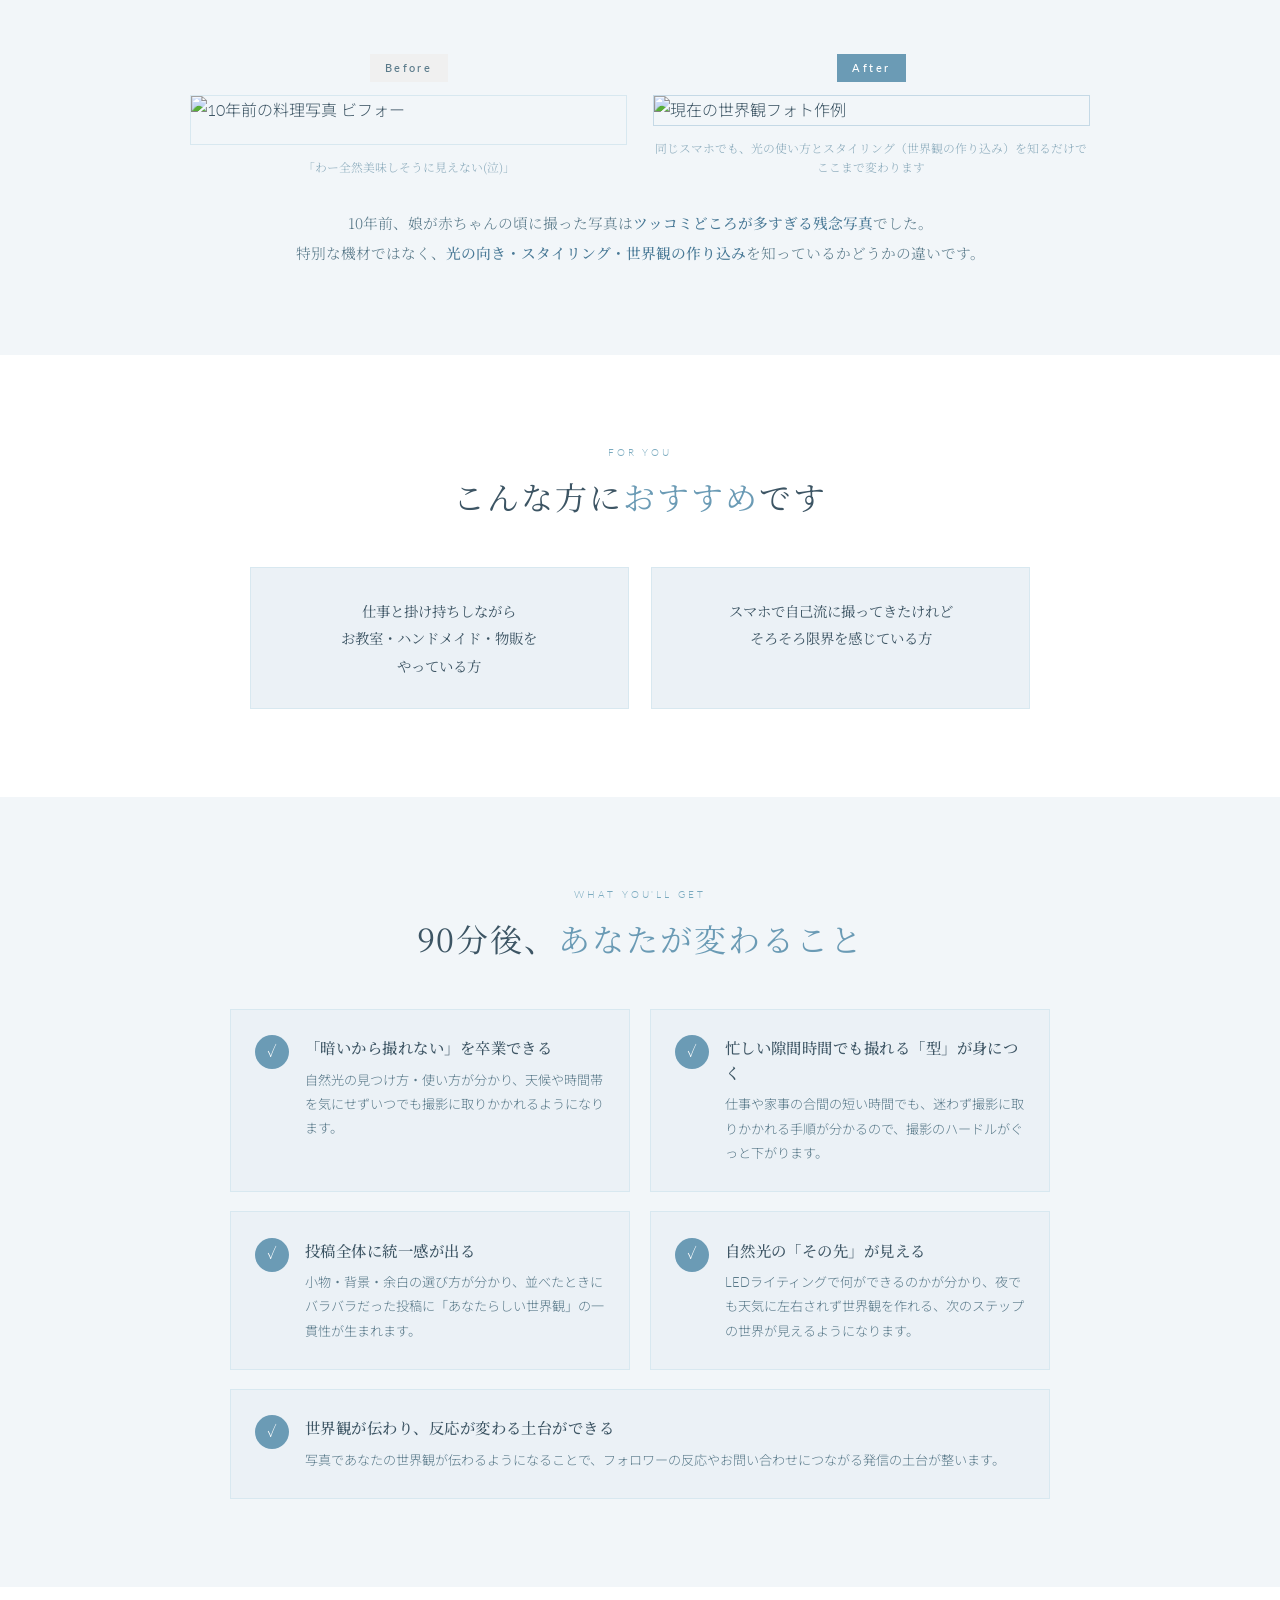
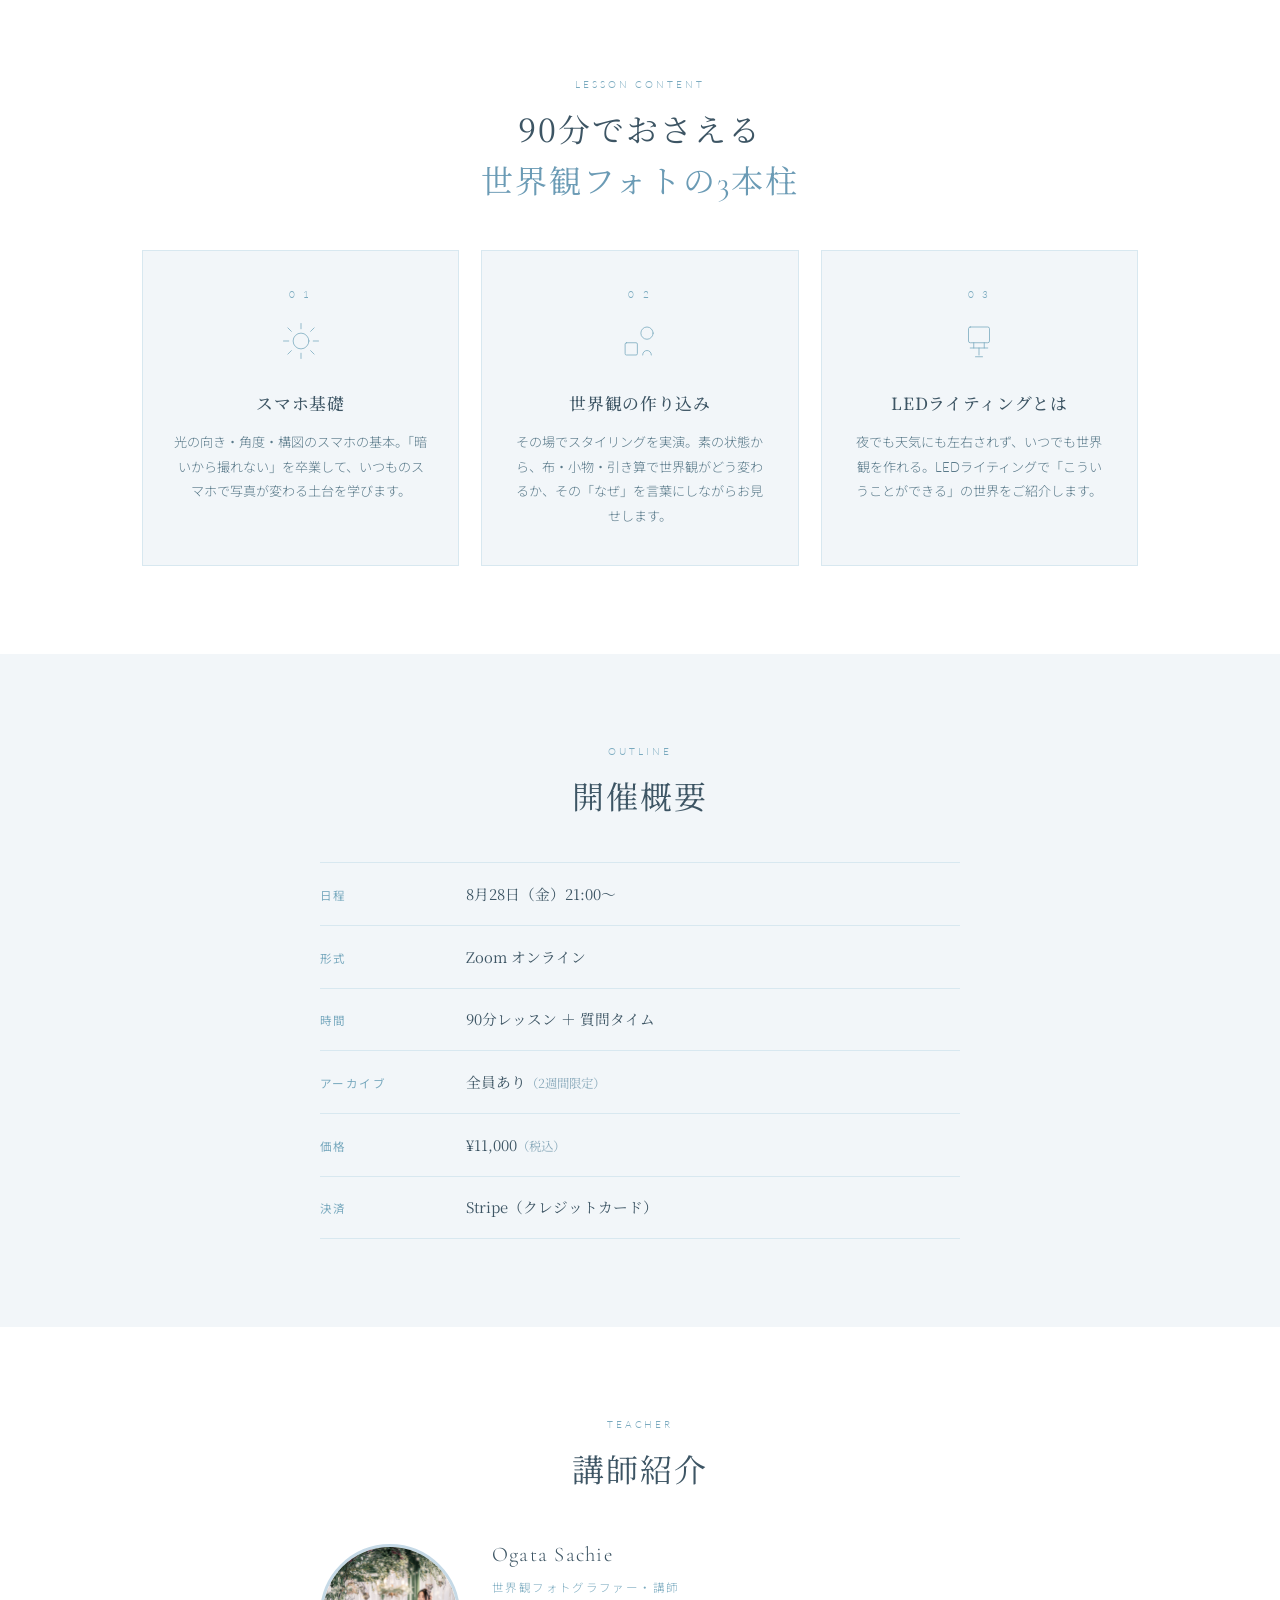
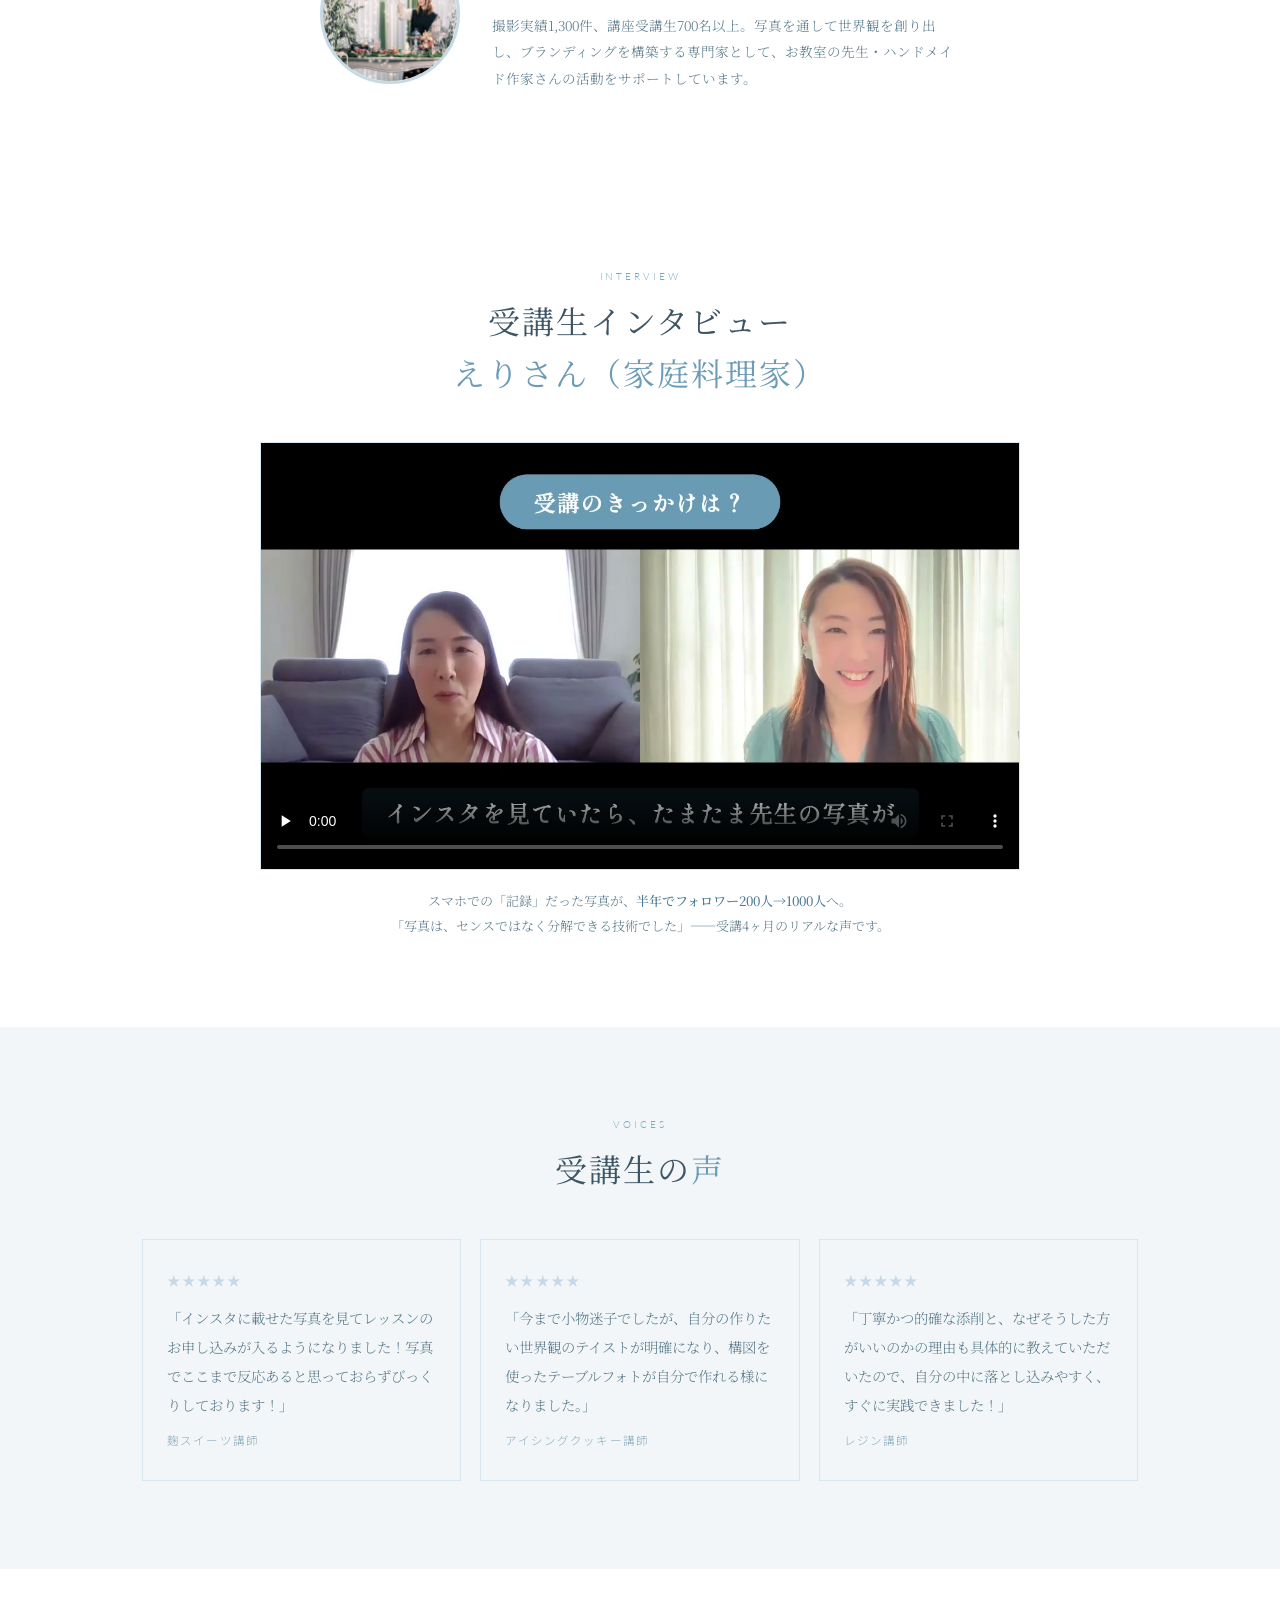
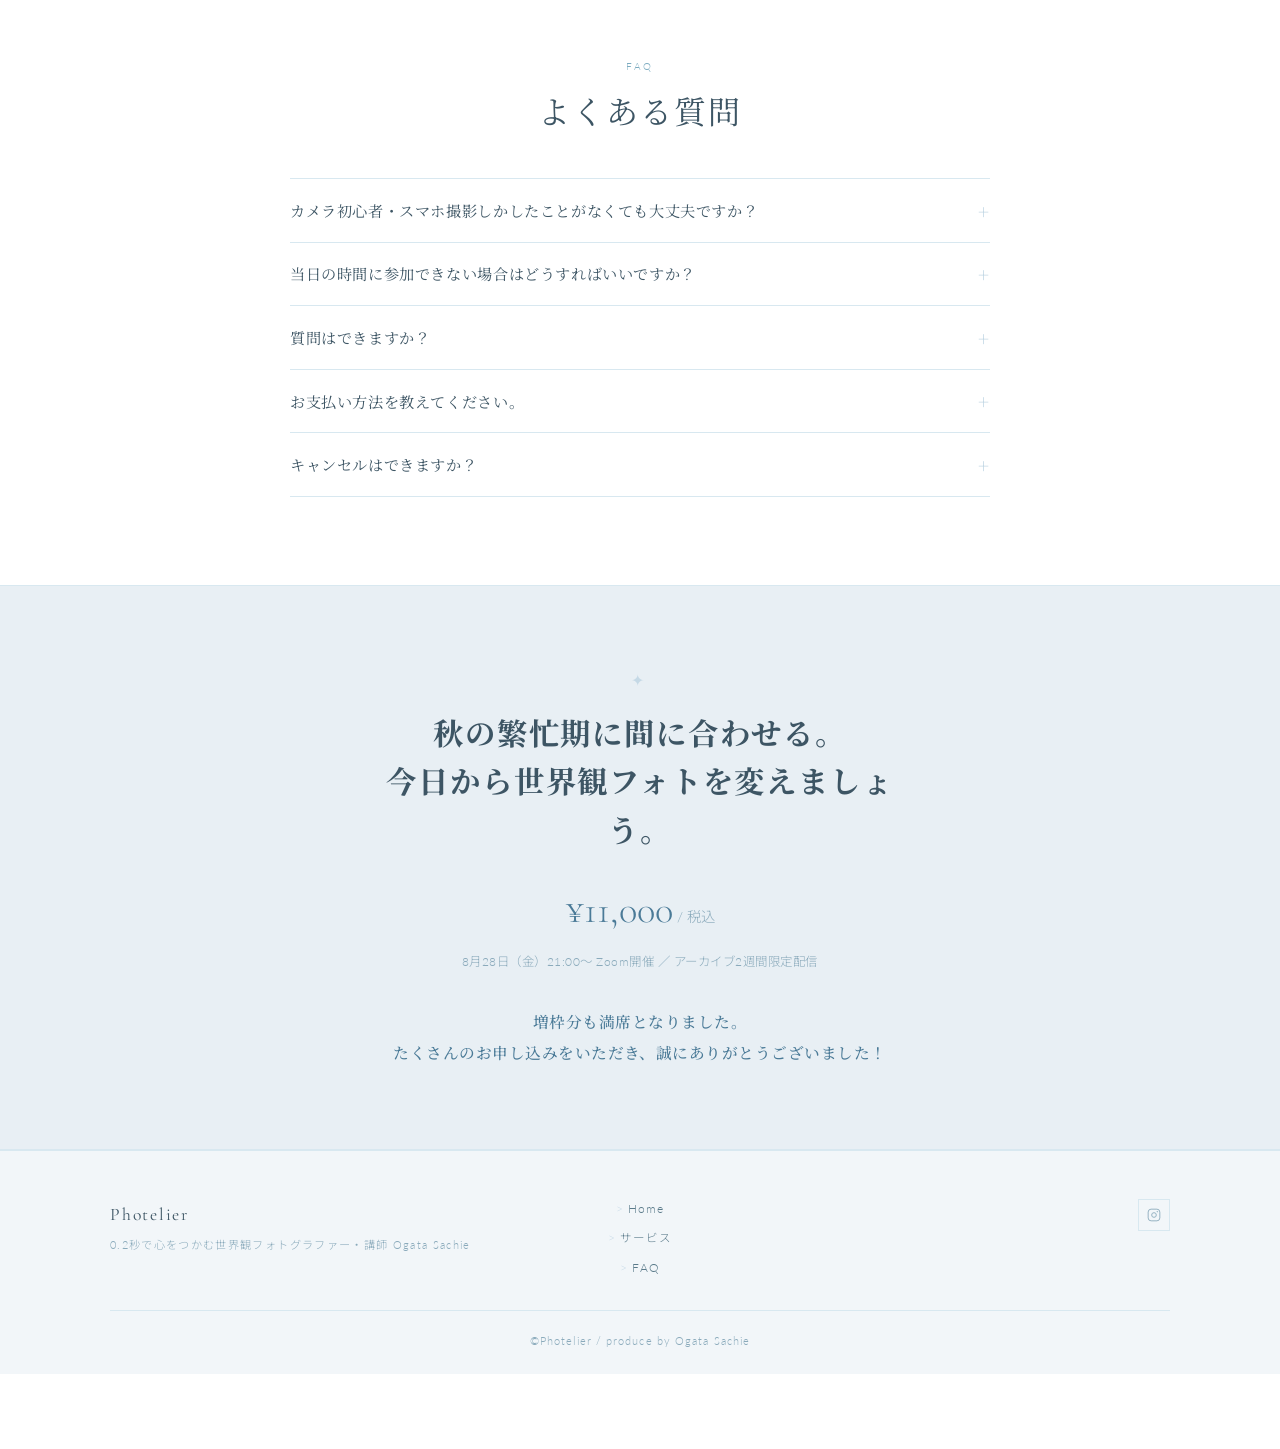
==== commit 08fbc0ba: "1day-lesson: close registration (41組・満席につき受付終了) Co-Authored-By: Claude Opus 4.6 <noreply@anthropic.c" ====
--- a/1day-lesson.html
+++ b/1day-lesson.html
@@ -442,6 +442,14 @@
       letter-spacing: .04em;
     }
     .lesson-cta__btn { font-size: .85rem; padding: 1em 3em; }
+    .ll-cta__soldout {
+      font-family: var(--font-jp);
+      font-size: .98rem;
+      color: var(--blue-dark);
+      line-height: 2;
+      font-weight: 500;
+      letter-spacing: .03em;
+    }
 
     /* ── 固定フッターCTA（スマホ想定） ── */
     .lesson-fixed-cta {
@@ -465,6 +473,16 @@
     }
     .lesson-fixed-cta__price small { font-size: .68rem; color: var(--text-light); display: block; }
     .lesson-fixed-cta__btn { font-size: .72rem; padding: .8em 1.6em; white-space: nowrap; }
+    .lesson-fixed-cta__soldout {
+      font-family: var(--font-jp);
+      font-size: .74rem;
+      letter-spacing: .04em;
+      color: var(--blue-dark);
+      background: #fff;
+      border: 1px solid var(--border);
+      padding: .7em 1.3em;
+      white-space: nowrap;
+    }
 
     @media (max-width: 720px) {
       .ll-benefits { grid-template-columns: 1fr; }
@@ -835,7 +853,7 @@
         <h2 class="ll-cta__title">秋の繁忙期に間に合わせる。<br />今日から世界観フォトを変えましょう。</h2>
         <p class="ll-cta__price">¥11,000<small> / 税込</small></p>
         <p class="ll-cta__note">8月28日（金）21:00〜 Zoom開催 ／ アーカイブ2週間限定配信</p>
-        <a href="https://buy.stripe.com/00w7sKbEt1jx8tY01reIw03" class="btn btn--primary lesson-cta__btn">お申し込みはこちら</a>
+        <p class="ll-cta__soldout">増枠分も満席となりました。<br />たくさんのお申し込みをいただき、誠にありがとうございました！</p>
       </div>
     </div>
   </section>
@@ -867,8 +885,8 @@
 
   <!-- 固定フッターCTA（モバイル） -->
   <div class="lesson-fixed-cta">
-    <span class="lesson-fixed-cta__price">¥11,000<small>8/28(金)21:00〜</small></span>
-    <a href="https://buy.stripe.com/00w7sKbEt1jx8tY01reIw03" class="btn btn--primary lesson-fixed-cta__btn">お申し込み</a>
+    <span class="lesson-fixed-cta__price">満席となりました<small>ご参加ありがとうございました</small></span>
+    <span class="lesson-fixed-cta__soldout">受付終了</span>
   </div>
 
   <script src="script.js"></script>
